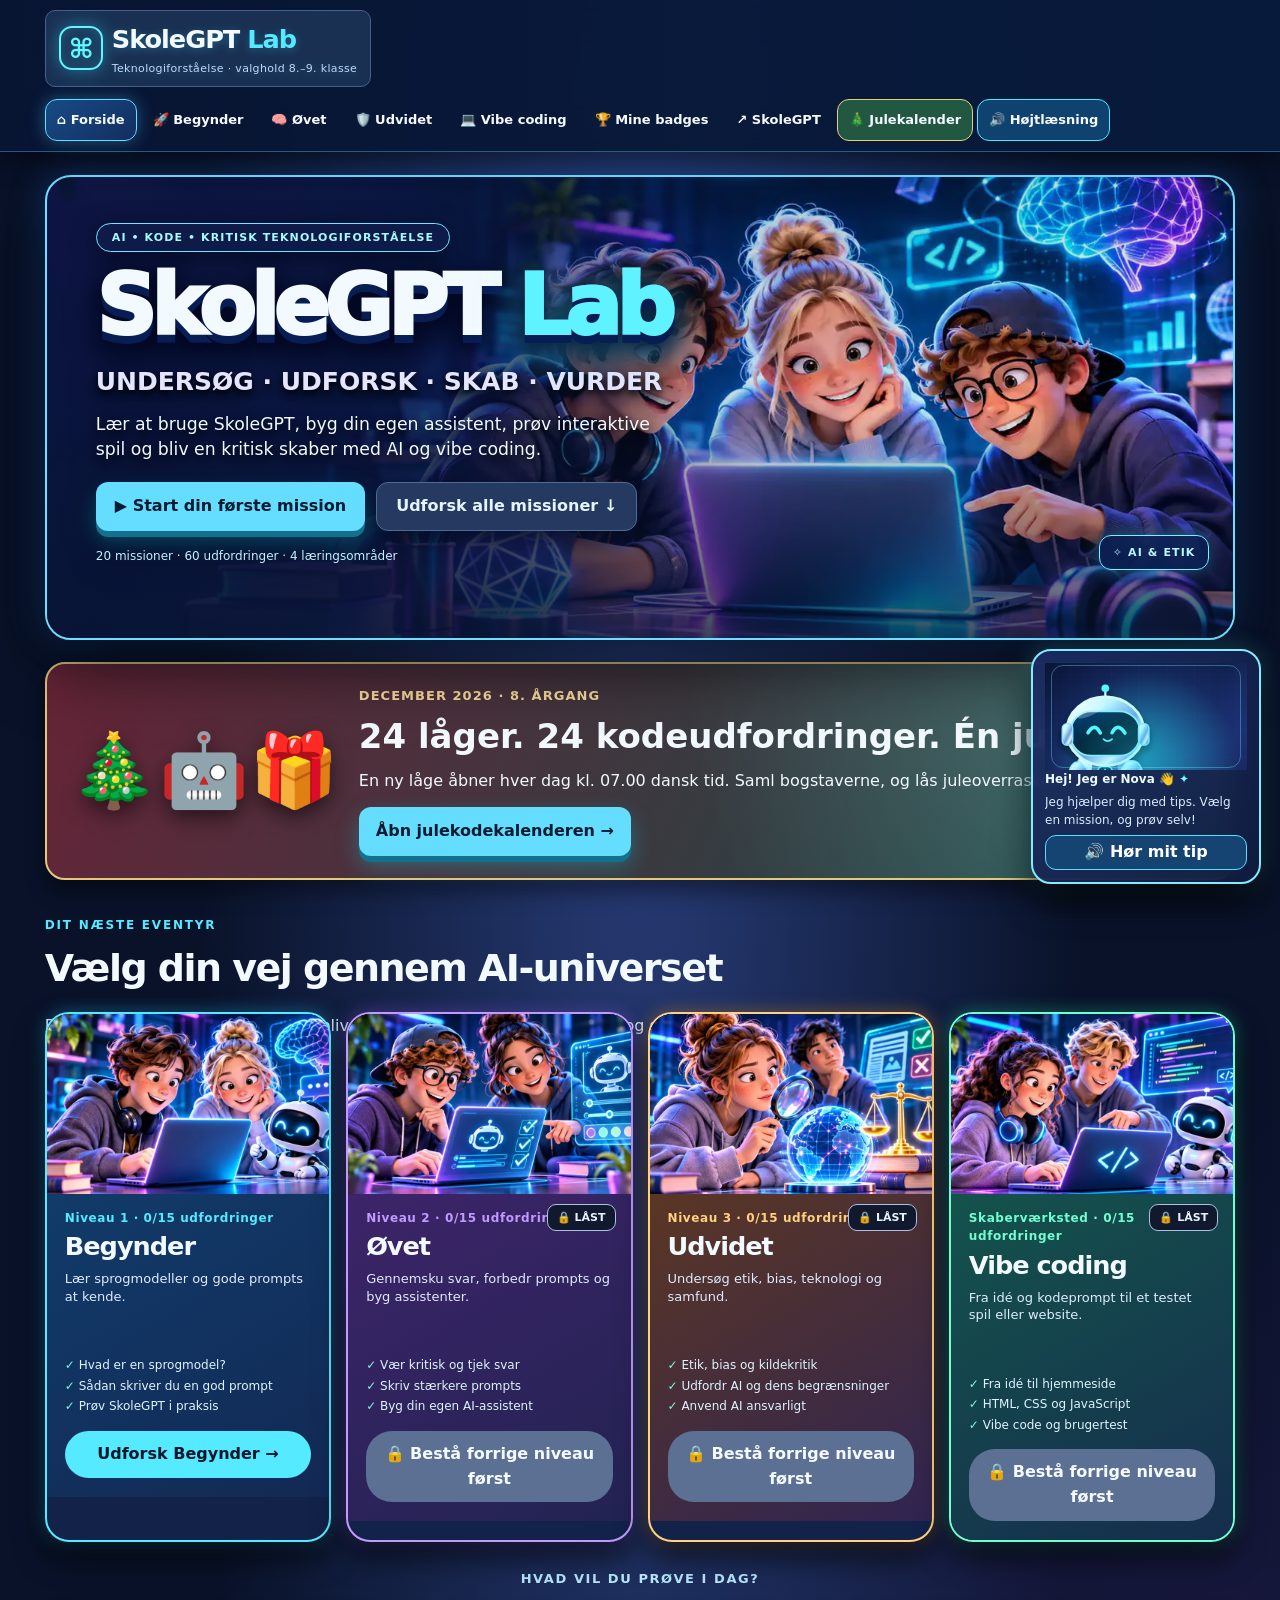
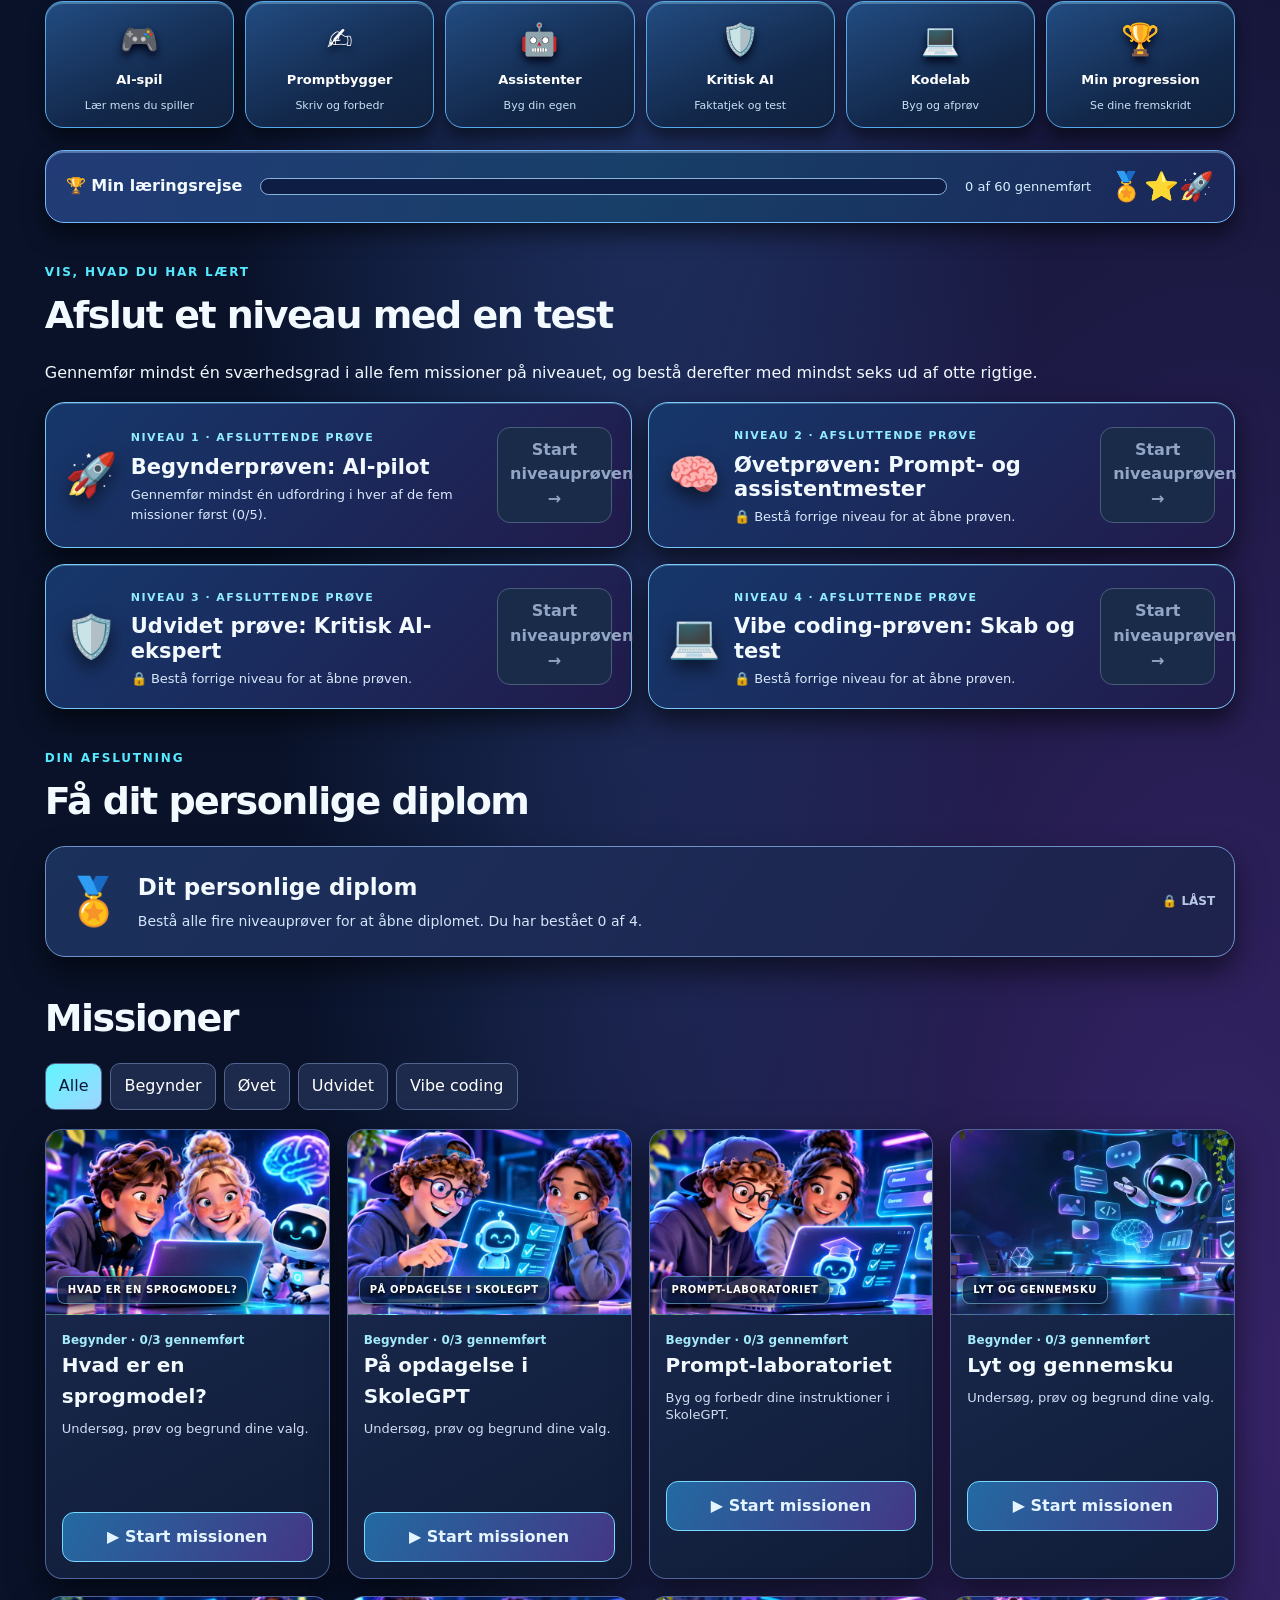
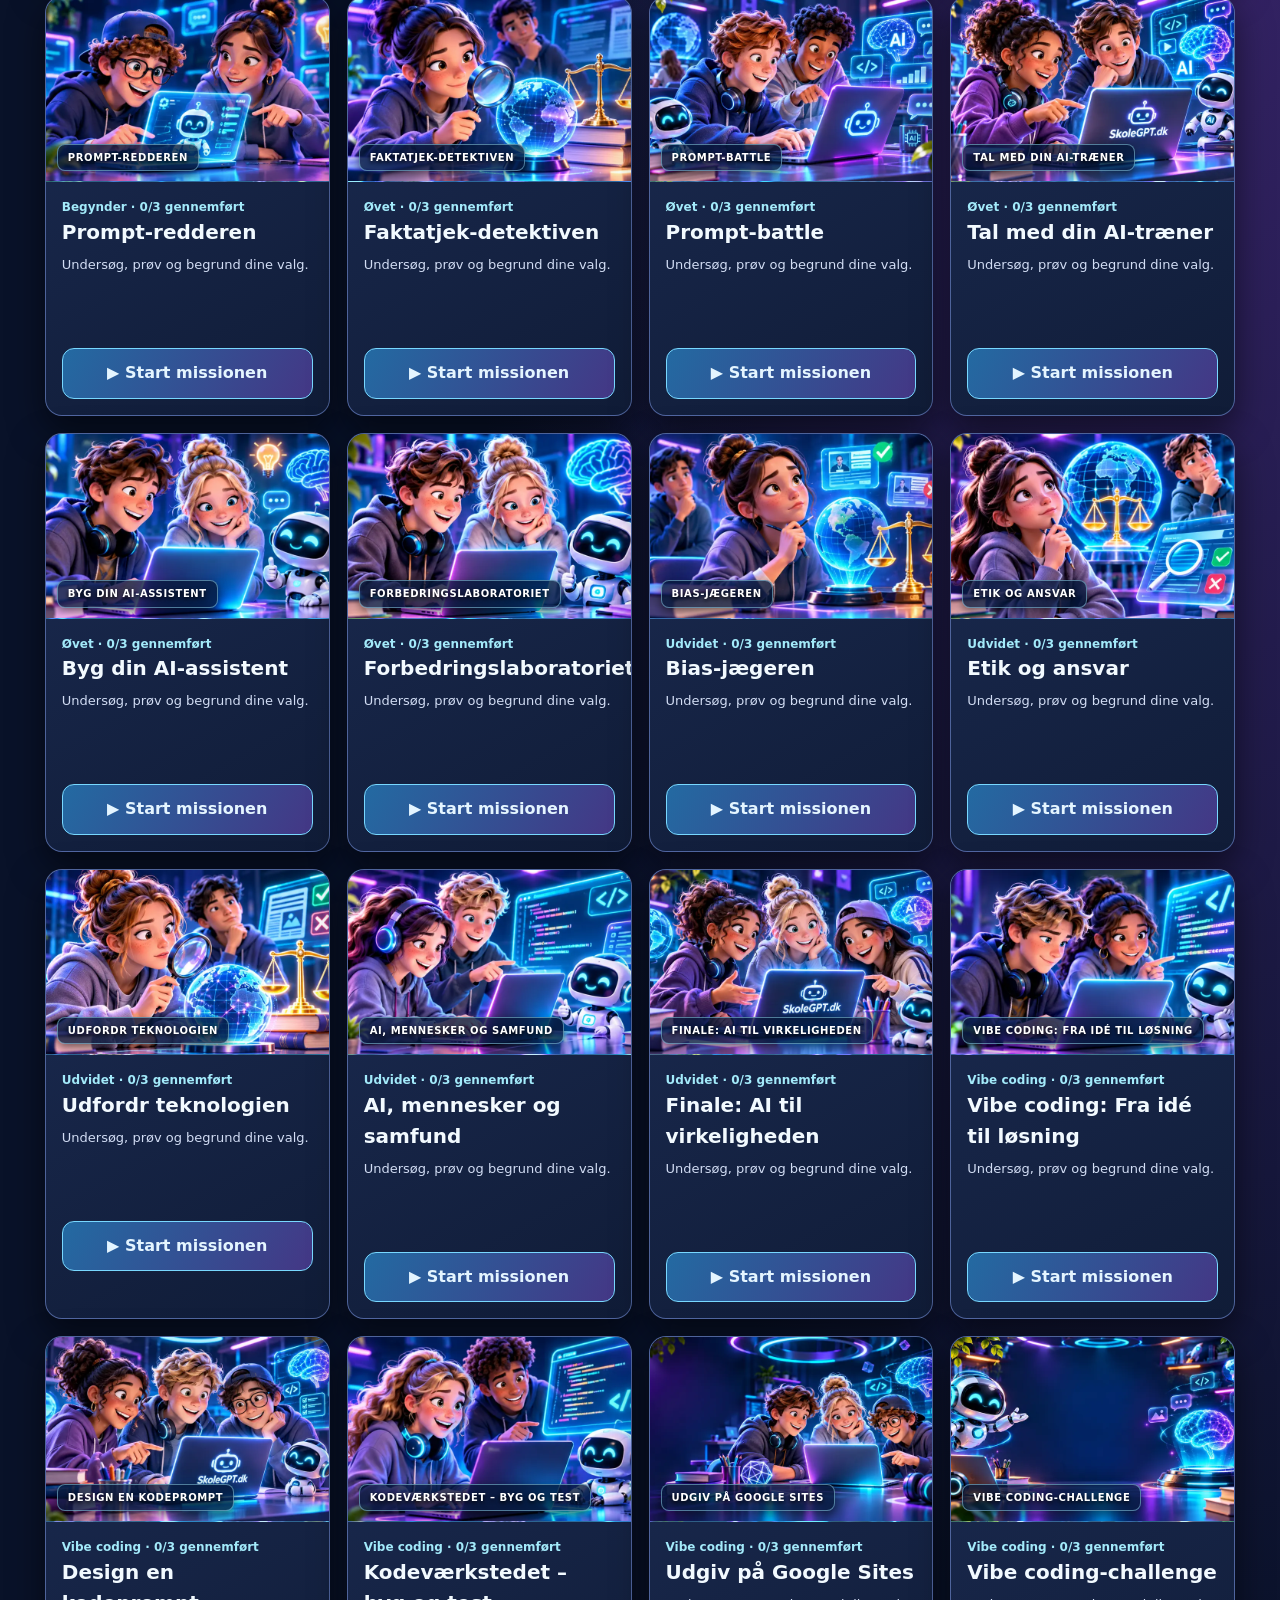
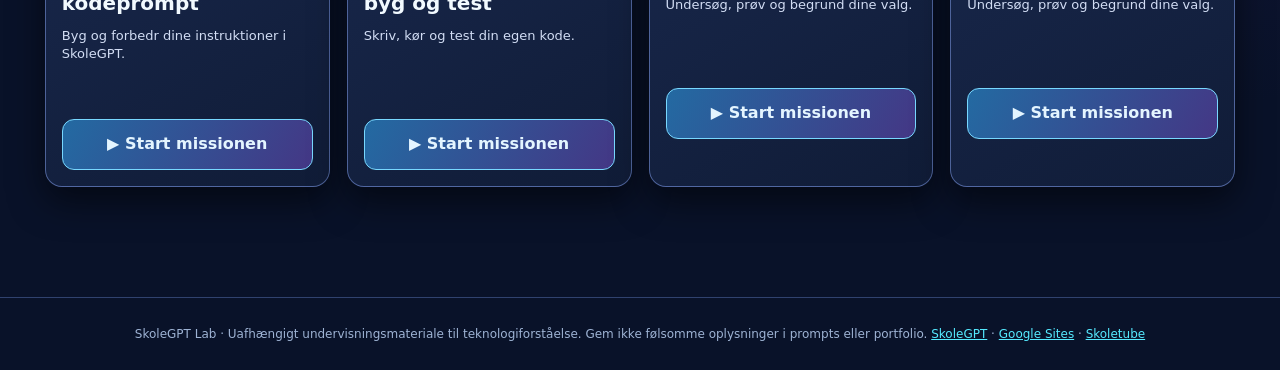
==== index.html @ 27c74071 "Refresh improved quiz choices and preserve diploma across reloads" ====
<!doctype html><html lang="da"><head><meta charset="utf-8"><meta name="viewport" content="width=device-width,initial-scale=1"><meta name="theme-color" content="#0b102a"><title>SkoleGPT Lab · Teknologiforståelse</title><style>
:root{--cyan:#53dcff;--purple:#ba8aff;--green:#79ffd3;--ink:#eaf4ff;--muted:#b9c8e2}*{box-sizing:border-box}body{margin:0;font:16px/1.55 system-ui,Arial,sans-serif;background:radial-gradient(ellipse at 75% 0,#273371 0,transparent 47%),#090f24;color:var(--ink)}button,a{font:inherit}button{cursor:pointer}a{color:var(--cyan)}.top{position:sticky;top:0;z-index:8;background:#0c1431ed;border-bottom:1px solid #38537b;padding:13px max(4%,calc((100% - 1250px)/2));display:flex;flex-wrap:wrap;gap:14px;align-items:center;justify-content:space-between;backdrop-filter:blur(20px)}.logo{font-size:22px;font-weight:900}.logo b{color:var(--cyan)}.top nav{display:flex;gap:8px;flex-wrap:wrap}.top button,.top a{border:1px solid #42618b;border-radius:10px;background:#193052;color:#e9f7ff;padding:9px 13px;text-decoration:none}.top button:hover,.secondary:hover{border-color:var(--cyan)}main{max-width:1250px;margin:auto;padding:28px 4% 100px}.hero{min-height:330px;border-radius:24px;padding:42px;position:relative;overflow:hidden;display:flex;align-items:center;background:radial-gradient(circle at 80% 45%,#2d8bff66,transparent 27%),radial-gradient(circle at 74% 50%,#9f56ff66,transparent 38%),linear-gradient(125deg,#152b56,#0e1839);border:1px solid #536eae}.hero h1{font-size:clamp(44px,6vw,75px);line-height:1;margin:15px 0}.hero h1 span{color:var(--cyan)}.hero p{font-size:18px;max-width:670px}.eyebrow{color:var(--cyan);font-size:12px;font-weight:800;letter-spacing:.15em;text-transform:uppercase}.hero-robot{font-size:clamp(80px,14vw,190px);filter:drop-shadow(0 0 32px #61dbff);position:absolute;right:5%;top:16%;transform:rotate(-9deg);opacity:.9}.hero-copy{position:relative;z-index:2}.hero .links{display:flex;gap:12px;flex-wrap:wrap}.primary,.secondary{background:#64ddff;color:#071b31;border:0;border-radius:12px;padding:12px 17px;font-weight:800}.secondary{background:#263960;color:#e4f5ff;border:1px solid #496e98}.hero a{display:inline-block}.section-head{margin:40px 0 16px}.section-head h2{font-size:29px;margin:2px 0}.grid{display:grid;grid-template-columns:repeat(4,minmax(0,1fr));gap:15px}.card{background:linear-gradient(150deg,#1b2b52,#101c37);border:1px solid #425581;border-radius:17px;overflow:hidden}.art{height:154px;background:radial-gradient(circle at 68% 40%,var(--glow),transparent 63%),#17244e;position:relative;overflow:hidden}.art:before{content:'';position:absolute;inset:-60px -25px auto auto;width:165px;height:165px;border:3px solid #ffffff24;border-radius:35px;transform:rotate(35deg)}.art .emoji{position:absolute;right:18%;top:13px;font-size:78px;filter:drop-shadow(8px 14px 9px #0009);animation:float 5s ease-in-out infinite}.art .tiny{position:absolute;bottom:10px;left:14px;color:#edfcff;font-size:11px;font-weight:900;letter-spacing:.15em}.body{padding:18px}.body h3{margin:0 0 8px;font-size:22px}.body p{color:var(--muted);margin:0 0 17px;min-height:75px}.body button{width:100%}.filters{display:flex;flex-wrap:wrap;gap:8px;margin-bottom:19px}.filters button,.difficulty button{border-radius:10px;border:1px solid #53658e;padding:10px 13px;background:#1e2a4c;color:white}.filters .on,.difficulty .on{background:var(--cyan);color:#0b1937}.mission-grid{display:grid;grid-template-columns:repeat(3,minmax(0,1fr));gap:16px}.mission .art{height:124px}.mission .art .emoji{font-size:63px}.mission .body p{min-height:60px}.mission .body h3{font-size:19px}.status{color:#a3eafa;font-size:12px;font-weight:700}.bar{background:#243857;height:12px;border-radius:12px;overflow:hidden;margin:8px 0 20px}.bar i{background:linear-gradient(90deg,#44dfff,#a885ff);display:block;height:100%;transition:width .2s}#task-view,#progress-view{display:none}.back{border:0;background:none;color:var(--cyan);padding:12px 0}.task-header{display:flex;gap:20px;align-items:center;margin:15px 0 25px}.task-header .art{width:225px;flex:none;border-radius:15px}.task-header h1{font-size:34px;margin:6px 0}.task-header p{color:var(--muted)}.difficulty{display:flex;gap:9px;flex-wrap:wrap;margin:20px 0}.panel{background:#15213e;border:1px solid #4c6191;padding:25px;border-radius:20px}.panel h2{margin-top:4px}.work{background:#0d1934;border:1px solid #3d5584;padding:20px;border-radius:14px}.work textarea,.work input[type=text]{display:block;width:100%;color:white;background:#1a2b4e;border:1px solid #687aa1;border-radius:10px;padding:12px;margin:10px 0;font:inherit}.work textarea{min-height:170px}.work label{display:block;margin-top:10px}.check{display:flex!important;align-items:start;gap:8px}.controls{display:flex;flex-wrap:wrap;gap:9px;margin:15px 0}.output{white-space:pre-wrap;overflow-wrap:anywhere;border-left:4px solid var(--cyan);padding:15px;background:#1b3052;border-radius:7px;margin:10px 0}.answers{display:grid;gap:10px}.answers button{border:1px solid #54749b;border-radius:12px;background:#213657;color:#fff;padding:13px;text-align:left}.answers button:hover{border-color:#5ae7ff}.code{font:13px/1.5 ui-monospace,Consolas,monospace!important;white-space:pre;tab-size:2;min-height:270px!important}iframe{display:block;width:100%;height:340px;background:white;border:2px solid #60eec4;border-radius:12px}.helper{position:fixed;bottom:18px;right:18px;z-index:9;background:#192950;border:1px solid #78ddff;border-radius:17px;padding:13px;max-width:250px;box-shadow:0 10px 35px #0009}.helper button{background:none;color:#fff;border:0}.helper p{font-size:13px;margin:6px 0}.notice{padding:12px;border-left:4px solid var(--green);background:#25415c;margin:12px 0}.warn{border-color:#ff9ca6}.guide{display:grid;grid-template-columns:repeat(3,1fr);gap:13px;margin:16px 0}.guide article{padding:15px;background:#1a2d50;border:1px solid #456287;border-radius:12px}.guide h3{margin:3px 0}.guide p{color:var(--muted);font-size:14px}.hint{font-size:13px;color:#c1d1e5}footer{border-top:1px solid #30426e;text-align:center;padding:27px 16px;color:#9eb3d4;font-size:12px}@keyframes float{50%{transform:translateY(-9px) rotate(4deg)}}@media(max-width:1000px){.grid{grid-template-columns:repeat(2,1fr)}.mission-grid{grid-template-columns:repeat(2,1fr)}}@media(max-width:650px){.grid,.mission-grid,.guide{grid-template-columns:1fr}.hero{padding:22px;min-height:340px}.hero-robot{font-size:110px;opacity:.22}.task-header{display:block}.task-header .art{width:100%;height:130px}.panel{padding:15px}.top{position:static}}@media(prefers-reduced-motion:reduce){*{animation:none!important;scroll-behavior:auto!important}}

/* Neon 3D / cinematic redesign */
body{background:radial-gradient(ellipse at 95% 5%,#263c83,transparent 48%),radial-gradient(ellipse at 0 50%,#422365,transparent 50%),#070d21}
.hero{min-height:460px;isolation:isolate;box-shadow:0 28px 75px #0009,inset 0 2px #8de5ff64,0 0 50px #367afa30;background:radial-gradient(circle at 78% 50%,#267be88a,transparent 34%),radial-gradient(circle at 92% 88%,#b24fff88,transparent 44%),linear-gradient(122deg,#172150,#0a1433);border:1px solid #79d5ffb0}
.hero:before{content:'';position:absolute;inset:0;background:repeating-linear-gradient(90deg,#77e6ff0b 0 1px,transparent 1px 45px),repeating-linear-gradient(0deg,#77e6ff0b 0 1px,transparent 1px 45px);mask-image:linear-gradient(90deg,transparent 10%,#000);pointer-events:none}
.hero-copy{max-width:650px}.hero h1{font-size:clamp(47px,7vw,87px);font-weight:950;letter-spacing:-.07em;text-shadow:0 8px 18px #000b}.hero h1 span{background:linear-gradient(105deg,#5afaff,#689cff,#d58aff);background-clip:text;-webkit-background-clip:text;color:transparent;filter:drop-shadow(0 6px 18px #43e5ff85)}
.hero .eyebrow{background:#0d295bad;border:1px solid #70e4ff99;padding:7px 13px;border-radius:40px;display:inline-block}
.hero-robot{display:none}
.hero-stage{position:absolute;right:1%;width:45%;height:100%;top:0;pointer-events:none;z-index:1}
.hero-stage:before{content:'';position:absolute;inset:11%;border:3px solid #69e4ff6a;border-radius:50%;transform:rotateX(65deg);box-shadow:0 0 40px #55eaff6a,inset 0 0 45px #905dfc9a;animation:spinGlow 13s linear infinite}
.hero-stage:after{content:'';position:absolute;bottom:7%;right:12%;width:72%;height:17%;border-radius:50%;background:radial-gradient(ellipse,#63e9ffaf,#764dfb62 47%,transparent 73%);border:2px solid #76efff;box-shadow:0 0 45px #55eeff}
.techfloat{position:absolute;z-index:4;font-size:clamp(22px,3vw,40px);display:grid;place-items:center;width:75px;height:75px;border-radius:16px;background:linear-gradient(130deg,#72e9ff70,#2a2e76dd);border:1px solid #94ebff;box-shadow:0 9px 22px #0009,0 0 20px #4beaff70;animation:techFloat 5s ease-in-out infinite}
.techfloat.a{left:7%;top:14%}.techfloat.b{right:5%;top:10%;animation-delay:-2s}.techfloat.c{left:2%;bottom:25%;animation-delay:-3s}.techfloat.d{right:4%;bottom:27%;animation-delay:-1s}
.bot{position:absolute;left:50%;top:18%;width:175px;height:225px;transform:translateX(-50%);filter:drop-shadow(0 25px 20px #0009);animation:botHover 4s ease-in-out infinite;z-index:3}
.bot-head{position:absolute;top:0;left:4px;width:166px;height:133px;border-radius:44% 44% 37% 37%;border:4px solid #b9efff;background:linear-gradient(135deg,#fbffff,#9dceee 30%,#4a78c6 66%,#e7fbff);box-shadow:inset 8px 8px 15px #fff9,inset -10px -9px 22px #142e7a85,0 0 32px #51dfff}
.bot-face{position:absolute;inset:20px 14px 19px;background:radial-gradient(circle at 70% 10%,#2654a3,#07102e 72%);border:2px solid #7ddfff;border-radius:35px}
.bot-eye{position:absolute;top:27px;width:30px;height:28px;border-bottom:8px solid #6cfaff;border-radius:0 0 40px 40px;filter:drop-shadow(0 0 6px #43efff);animation:blink 5.2s infinite}.bot-eye.left{left:22px}.bot-eye.right{right:22px}
.bot-smile{position:absolute;top:61px;left:43%;width:22px;height:9px;border-bottom:4px solid #8cfaff;border-radius:50%}
.bot-ear{position:absolute;top:44px;width:19px;height:45px;border-radius:12px;border:2px solid #aaf7ff;background:linear-gradient(#8deaff,#4761c8)}.bot-ear.left{left:-15px}.bot-ear.right{right:-15px}
.bot-antenna{position:absolute;top:-19px;left:83px;width:5px;height:20px;background:#bafaff;border-radius:4px}.bot-antenna:before{content:'';position:absolute;top:-10px;left:-6px;width:17px;height:17px;background:#70ffff;box-shadow:0 0 19px #7dffff;border-radius:50%}
.bot-body{position:absolute;top:128px;left:43px;width:92px;height:94px;border-radius:36px;background:linear-gradient(140deg,#efffff,#7ca8dd 55%,#3a4c9f);border:3px solid #b5f7ff;box-shadow:inset 7px 8px 14px #fff9,0 0 24px #54ddff7b}
.bot-core{position:absolute;top:25px;left:28px;width:31px;height:31px;display:grid;place-items:center;border:2px solid #91faff;border-radius:10px;background:#164078;color:#baffff;font-weight:900;box-shadow:0 0 16px #50ffff}
.bot-arm{position:absolute;top:143px;width:42px;height:29px;border:3px solid #aef8ff;border-radius:18px;background:linear-gradient(#eaffff,#6b8fda)}.bot-arm.left{left:4px;transform:rotate(30deg)}.bot-arm.right{right:2px;transform-origin:left center;animation:wave 3.2s ease-in-out infinite}
.card{box-shadow:0 14px 35px #0008,inset 0 1px #fff2;transition:transform .25s,box-shadow .25s,border-color .25s;transform-style:preserve-3d;border-color:#738dd49e}.card:hover{transform:translateY(-8px) rotateX(2deg);border-color:#86eeff;box-shadow:0 22px 45px #000b,0 0 25px #55e5ff53}
.art{background:radial-gradient(circle at 70% 35%,var(--glow),transparent 62%),repeating-linear-gradient(90deg,#ffffff0c 0 1px,transparent 1px 33px),linear-gradient(135deg,#27366c,#181c47 65%,#36245c)}
.art:after{content:'';position:absolute;width:170px;height:65px;bottom:-24px;right:3%;border:2px solid #76ecff99;border-radius:50%;box-shadow:0 0 26px #63faff88;transform:rotate(-15deg)}
.art .emoji{filter:drop-shadow(0 13px 6px #000b) drop-shadow(0 0 21px var(--glow));animation:techFloat 4s ease-in-out infinite}
.primary{box-shadow:0 6px 0 #13718d,0 10px 22px #14c9e957;transition:transform .2s,box-shadow .2s}.primary:hover{transform:translateY(-3px);box-shadow:0 9px 0 #13718d,0 17px 28px #14c9e98c}
.helper{max-width:290px;border-radius:21px;background:linear-gradient(135deg,#263d78,#121a39);border:1px solid #7ae9ff;box-shadow:0 14px 40px #000a,0 0 24px #53dfff44;padding:13px 16px}
.nova-face{position:relative;width:68px;height:66px;margin:0 auto 4px;border:3px solid #b5f7ff;border-radius:42% 42% 36% 36%;background:linear-gradient(140deg,#fff,#7ca9f3,#4568be);box-shadow:inset 5px 5px #fff6,0 0 22px #6aefff;animation:novaBounce 3.4s ease-in-out infinite}
.nova-face:before{content:'';position:absolute;inset:12px 8px;border-radius:30px;background:#0a1b4b;border:2px solid #6ce5ff}
.nova-face:after{content:'◡';position:absolute;left:10px;top:7px;color:#67fbff;font-size:35px;letter-spacing:1px;text-shadow:0 0 10px #72f9ff;animation:blink 5s infinite}
.nova-name{display:block;width:100%;font-weight:900;text-align:center}.nova-name:focus-visible{outline:2px solid #fff}
@keyframes techFloat{0%,100%{translate:0 0}50%{translate:0 -13px}}@keyframes botHover{0%,100%{transform:translateX(-50%) translateY(0) rotate(-3deg)}50%{transform:translateX(-50%) translateY(-16px) rotate(2deg)}}@keyframes wave{0%,100%{transform:rotate(-25deg)}50%{transform:rotate(-70deg)}}@keyframes blink{0%,45%,49%,100%{opacity:1}46%,48%{opacity:.15}}@keyframes novaBounce{0%,100%{transform:translateY(0) rotate(-4deg)}50%{transform:translateY(-8px) rotate(5deg)}}@keyframes spinGlow{50%{transform:rotateX(65deg) rotate(180deg);filter:brightness(1.6)}}@media(max-width:800px){.hero-stage{width:53%;opacity:.45}.hero-copy{max-width:100%}.hero{min-height:435px}}@media(max-width:600px){.hero-stage{right:-18%;width:84%;opacity:.24}.hero{padding:28px;min-height:440px}.hero h1{font-size:54px}.techfloat{width:55px;height:55px}}@media(prefers-reduced-motion:reduce){.bot,.techfloat,.nova-face,.art .emoji,.bot-arm,.bot-eye,.hero-stage:before{animation:none!important}.card,.primary{transition:none!important}}
 .top a.logo{color:var(--ink);text-decoration:none} .top a.logo:hover{filter:brightness(1.15)} .top a.logo:focus-visible{outline:3px solid #62efff;outline-offset:5px;border-radius:10px}</style><link rel="stylesheet" href="visual-v2.css?v=15"><link rel="stylesheet" href="exams.css?v=2"><style id="diploma-styles">/* SkoleGPT Lab · Diploma. Original printable A4 certificate. */
.diploma-locked,.diploma-ready{display:flex;align-items:center;gap:16px;border:1px solid #6e93cb;border-radius:20px;background:linear-gradient(125deg,#1a315c,#1e224c);box-shadow:0 15px 30px #0008;padding:19px;margin:14px 0 28px}
.diploma-ready{border-color:#f4cb7d;background:radial-gradient(circle at 96% 30%,#86643b99,transparent 33%),linear-gradient(115deg,#1b395d,#293152)}
.diploma-ready>span,.diploma-locked>span:first-child{font-size:46px}
.diploma-ready>div,.diploma-locked>div{flex:1}
.diploma-ready h3,.diploma-locked h3{font-size:23px;margin:0 0 5px}
.diploma-ready p,.diploma-locked p{margin:0;color:#d4e5fa;font-size:14px}
.diploma-lock-label{font-size:12px;font-weight:800;color:#b7c8e5;white-space:nowrap}
#certificate-view{display:none}
#certificate-view .diploma-control{max-width:890px;margin:0 auto 18px;background:#17284a;padding:22px;border:1px solid #5cbadf;border-radius:18px}
#certificate-view label{display:block;margin:0 0 8px;font-weight:800}
#certificate-name{width:100%;max-width:520px;padding:13px 15px;border:2px solid #83ceea;border-radius:12px;background:#0b1c3e;color:white;font:inherit}
#certificate-view .controls{margin:15px 0}
#certificate-stage-wrap{max-width:1100px;margin:0 auto}
#certificate-error{color:#ffd0d7;min-height:22px;margin-top:7px}
.diploma-sheet{aspect-ratio:297/210;position:relative;overflow:hidden;width:100%;max-width:1100px;margin:auto;background:radial-gradient(circle at 50% 20%,#244a83,#142950 54%,#09152f);border:10px solid #e9c778;box-shadow:0 22px 50px #000c;color:#f7f5f1;font-family:Georgia,'Times New Roman',serif;text-align:center}
.diploma-inner{position:absolute;inset:1.2%;border:3px solid #d6b771;padding:3% 5% 2%;display:flex;flex-direction:column;align-items:center;justify-content:space-around;overflow:hidden}
.diploma-inner:before,.diploma-inner:after{content:'✦';position:absolute;color:#d9b979;font-size:52px;top:10%;opacity:.65}
.diploma-inner:before{left:5%}.diploma-inner:after{right:5%}
.diploma-orbit{position:absolute;z-index:0;font-size:320px;color:#d3be7840;top:10%;left:50%;transform:translateX(-50%);pointer-events:none}
.diploma-inner>*:not(.diploma-orbit){z-index:1;position:relative}
.diploma-kicker{font:800 clamp(10px,1.4vw,16px)/1.4 system-ui,sans-serif;letter-spacing:.26em;color:#e9ca83}
.diploma-sparkles{font-size:clamp(12px,1.9vw,25px);color:#f9d995;letter-spacing:.55em}
.diploma-heading{font-size:clamp(42px,7.5vw,100px);font-weight:800;letter-spacing:.13em;color:#fff4d4;line-height:.92;text-shadow:0 4px 0 #725a32}
.diploma-small{font:750 clamp(10px,1.3vw,17px) system-ui,sans-serif;letter-spacing:.2em;color:#c8e9ff}
.diploma-recipient{font-size:clamp(28px,5.3vw,72px);line-height:1.05;max-width:95%;overflow-wrap:anywhere;border-bottom:2px solid #e2bf72;padding:0 4% 1%;color:#fff}
.diploma-lead{font:clamp(12px,1.6vw,20px)/1.5 system-ui,sans-serif;color:#dbe9fc;margin:0}
.diploma-competencies{display:grid;grid-template-columns:repeat(2,minmax(0,1fr));gap:8px 25px;text-align:left;margin:2px 0;width:85%;max-width:850px;font:650 clamp(10px,1.2vw,15px) system-ui,sans-serif;color:#e4f8ff}
.diploma-competencies span{color:#f9d580}
.diploma-bottom{display:grid;grid-template-columns:1fr auto 1fr;align-items:center;gap:20px;width:100%;max-width:920px;text-align:left}
.diploma-bottom>div:last-child{text-align:right}
.diploma-bottom span{font:700 clamp(10px,1.1vw,13px) system-ui,sans-serif;letter-spacing:.11em;color:#a8d7f4;display:block}
.diploma-bottom strong{display:block;font-size:clamp(11px,1.3vw,17px);color:#fff2d0;margin-top:4px}
.diploma-seal{border:5px double #f5d583;border-radius:50%;min-width:104px;min-height:104px;display:flex;align-items:center;justify-content:center;flex-direction:column;background:radial-gradient(circle,#a27b34,#745b26);box-shadow:0 0 20px #d9ad6480}
.diploma-seal strong{font-size:28px!important;line-height:1.1!important;margin:0!important}
.diploma-seal small{font:800 10px system-ui,sans-serif;letter-spacing:.15em;color:#fff2cc}
.diploma-foot{font:10px/1.3 system-ui,sans-serif;color:#aabddc}
.standalone-hint{text-align:center;font:15px system-ui,sans-serif;color:#e5f8ff;margin:15px}
.standalone-diploma{max-width:1100px;margin:18px auto}
@media(max-width:720px){
.diploma-ready,.diploma-locked{flex-wrap:wrap}.diploma-ready>button{width:100%}
.diploma-sheet{border-width:5px}.diploma-inner{padding:2.5%;border-width:2px}
.diploma-heading{font-size:7vw}.diploma-orbit{font-size:120px}
.diploma-seal{min-width:52px;min-height:52px;border-width:2px}.diploma-seal strong{font-size:14px!important}.diploma-seal small{font-size:6px}
.diploma-bottom{gap:5px}.diploma-competencies{gap:4px 10px;width:95%}.diploma-foot{font-size:5px}
}
@page{size:A4 landscape;margin:0}
@media print{
body{background:white!important;margin:0!important;print-color-adjust:exact!important;-webkit-print-color-adjust:exact!important}
body *{visibility:hidden!important}
#certificate-stage,#certificate-stage *{visibility:visible!important}
#certificate-stage{position:fixed!important;top:0!important;left:0!important;width:297mm!important;height:210mm!important;max-width:none!important;margin:0!important;border-width:4mm!important;box-shadow:none!important;aspect-ratio:auto!important}
#certificate-stage .diploma-inner{padding:3% 5% 2%}
#certificate-stage .diploma-heading{font-size:76px}
#certificate-stage .diploma-recipient{font-size:54px}
#certificate-stage .diploma-competencies{font-size:13px}
#certificate-stage .diploma-lead{font-size:18px}
#certificate-stage .diploma-kicker{font-size:15px}
#certificate-stage .diploma-bottom strong{font-size:14px}
#certificate-stage .diploma-seal{width:105px;height:105px}
}</style></head><body><header class="top"><a class="logo" href="./" aria-label="SkoleGPT Lab – gå til hovedsidens start"><span class="logo-mark" aria-hidden="true">⌘</span><span>SkoleGPT <b>Lab</b><small>Teknologiforståelse · valghold 8.–9. klasse</small></span></a><nav aria-label="Hovedmenu"><button class="active" onclick="home()" title="Forside">⌂ Forside</button><button onclick="selectLevel(0)">🚀 Begynder</button><button onclick="selectLevel(1)">🧠 Øvet</button><button onclick="selectLevel(2)">🛡️ Udvidet</button><button onclick="selectLevel(3)">💻 Vibe coding</button><button onclick="progress()">🏆 Mine badges</button><a href="https://skolegpt.dk/" target="_blank" rel="noopener">↗ SkoleGPT</a><a id="christmas-nav" href="julekalender.html" style="display:none;background:#225841;border-color:#e5cf88">🎄 Julekalender</a><button class="read" onclick="readPage()">🔊 Højtlæsning</button></nav></header><main><section id="home-view"><div class="hero" role="region" aria-label="SkoleGPT Lab – AI i praksis"><div class="hero-copy"><span class="eyebrow">AI • KODE • KRITISK TEKNOLOGIFORSTÅELSE</span><h1>SkoleGPT <span>Lab</span></h1><p class="tagline">UNDERSØG · UDFORSK · SKAB · VURDER</p><p class="intro-line">Lær at bruge SkoleGPT, byg din egen assistent, prøv interaktive spil og bliv en kritisk skaber med AI og vibe coding.</p><div class="links"><button class="primary" onclick="openTask(0,0)">▶ Start din første mission</button><a class="secondary" href="#missions">Udforsk alle missioner ↓</a></div><p class="hint">20 missioner · 60 udfordringer · 4 læringsområder</p></div><span class="hero-chip left" aria-hidden="true">✧ PROMPTING</span><span class="hero-chip right" aria-hidden="true">✧ AI &amp; ETIK</span></div><section id="christmas-feature" style="display:none;margin:22px 0;padding:22px;border:2px solid #e7c879;border-radius:20px;background:radial-gradient(circle at 94% 0,#b9f6fc44,transparent 42%),linear-gradient(115deg,#662438,#144d47);box-shadow:0 12px 20px #0006"><div style="display:flex;align-items:center;gap:20px;flex-wrap:wrap"><div aria-hidden="true" style="font-size:72px;filter:drop-shadow(0 8px 10px #0008)">🎄🤖🎁</div><div style="flex:1;min-width:200px"><div style="color:#ffe1a0;font-size:13px;font-weight:900;letter-spacing:.08em">DECEMBER 2026 · 8. ÅRGANG</div><h2 style="margin:4px 0;font-size:clamp(23px,3vw,34px)">24 låger. 24 kodeudfordringer. Én julegåde.</h2><p style="margin:6px 0 14px">En ny låge åbner hver dag kl. 07.00 dansk tid. Saml bogstaverne, og lås juleoverraskelsen op.</p><a href="julekalender.html" class="primary" style="display:inline-block;text-decoration:none">Åbn julekodekalenderen →</a></div></div></section><div class="section-head"><span class="eyebrow">DIT NÆSTE EVENTYR</span><h2>Vælg din vej gennem AI-universet</h2><p>Begynd med det grundlæggende, bliv bedre til at udfordre teknologien, og skab dine egne løsninger.</p></div><div id="level-cards" class="grid"></div><div class="quick-head">Hvad vil du prøve i dag?</div><div class="quick-grid"><button class="quick-action" onclick="openTask(0,0)"><span class="symbol">🎮</span><strong>AI-spil</strong><small>Lær mens du spiller</small></button><button class="quick-action" onclick="openTask(2,0)"><span class="symbol">✍️</span><strong>Promptbygger</strong><small>Skriv og forbedr</small></button><button class="quick-action" onclick="openTask(8,0)"><span class="symbol">🤖</span><strong>Assistenter</strong><small>Byg din egen</small></button><button class="quick-action" onclick="openTask(5,0)"><span class="symbol">🛡️</span><strong>Kritisk AI</strong><small>Faktatjek og test</small></button><button class="quick-action" onclick="openTask(17,0)"><span class="symbol">💻</span><strong>Kodelab</strong><small>Byg og afprøv</small></button><button class="quick-action" onclick="progress()"><span class="symbol">🏆</span><strong>Min progression</strong><small>Se dine fremskridt</small></button></div><div class="progress-deck"><strong>🏆 Min læringsrejse</strong><div class="progress-track"><div class="bar"><i id="bar"></i></div></div><span id="total" class="progress-label"></span><span class="trophies" aria-hidden="true">🏅⭐🚀</span></div><div class="section-head" id="leveltests"><span class="eyebrow">VIS, HVAD DU HAR LÆRT</span><h2>Afslut et niveau med en test</h2><p>Gennemfør mindst én sværhedsgrad i alle fem missioner på niveauet, og bestå derefter med mindst seks ud af otte rigtige.</p></div><div id="exam-panel" aria-label="Niveauprøver"></div><div class="section-head"><span class="eyebrow">DIN AFSLUTNING</span><h2>Få dit personlige diplom</h2></div><div id="certificate-panel"></div><div class="section-head" id="missions"><h2>Missioner</h2></div><div id="filters" class="filters"></div><div id="mission-cards" class="mission-grid"></div></section><section id="task-view"><button class="back" onclick="home()">← Til missioner</button><div id="task-area"></div></section><section id="certificate-view" aria-label="Personligt diplom"><button class="back" onclick="home()">← Til forsiden</button><div class="diploma-control"><h1>Dit personlige SkoleGPT Lab-diplom</h1><p>Skriv dit navn. Du kan derefter udskrive diplomet eller gemme det som PDF. Navnet gemmes kun på denne enhed.</p><label for="certificate-name">Elevens navn</label><input id="certificate-name" type="text" maxlength="70" autocomplete="name" placeholder="Skriv dit navn"><div class="controls"><button class="primary" onclick="prepareDiploma()">👁 Vis diplom</button><button class="secondary" onclick="printDiploma()">🖨 Udskriv / Gem som PDF</button><button class="secondary" onclick="downloadDiploma()">↓ Gem diplomet som HTML</button></div><p id="certificate-error" role="status" aria-live="polite"></p><p class="hint">Vil du gemme det online? Vælg “Gem som PDF” i udskriftsvinduet, og upload filen til dit Google Drev. Der uploades ikke automatisk personoplysninger.</p></div><div id="certificate-stage-wrap"></div></section><section id="exam-view"><button class="back" onclick="endExam()">← Til missioner</button><div id="exam-content"></div></section><section id="progress-view"><button class="back" onclick="home()">← Til missioner</button><h1>Min progression</h1><div id="progress-body"></div><div id="exam-progress"></div><div id="certificate-progress"></div><div class="controls"><button class="primary" onclick="exportNotes()">↓ Hent portfolio</button><button class="secondary" onclick="resetAll()">Nulstil lokale fremskridt</button></div></section></main><aside class="helper" aria-label="Nova, din digitale makker"><div class="nova-window" aria-hidden="true"></div><div class="nova-bubble">Hej! Jeg er Nova 👋</div><p id="helper-text">Jeg hjælper dig med tips. Vælg en mission, og prøv selv!</p><button class="nova-name" onclick="speak(document.getElementById('helper-text').textContent)" aria-label="Læs Novas tip højt">🔊 Hør mit tip</button></aside><footer>SkoleGPT Lab · Uafhængigt undervisningsmateriale til teknologiforståelse. Gem ikke følsomme oplysninger i prompts eller portfolio. <a href="https://skolegpt.dk/">SkoleGPT</a> · <a href="https://sites.google.com/">Google Sites</a> · <a href="https://www.skoletube.dk/">Skoletube</a></footer><script>
'use strict';
const levels=[['Begynder','🚀','#17c8f8','Lær sprogmodeller og gode prompts at kende.'],['Øvet','🧠','#ad79ff','Gennemsku svar, forbedr prompts og byg assistenter.'],['Udvidet','🛡️','#ffaf55','Undersøg etik, bias, teknologi og samfund.'],['Vibe coding','💻','#38e8b8','Fra idé og kodeprompt til et testet spil eller website.']];
const M=[
['Hvad er en sprogmodel?','🧠','quiz','At generere sandsynlige tekstfortsættelser','At kunne garantere alle fakta','At have egne menneskelige erfaringer','Hvad er hovedopgaven for en sprogmodel?','En model lyder sikker. Hvad skal du gøre?','Hvordan kan et opdigtet AI-svar opdages?'],
['På opdagelse i SkoleGPT','🧭','write','Forklar fotosyntese med tre sætninger. Hvad lagde du mærke til?','Sammenlign to forskellige prompts om samme emne.','Test en prompt, hvor vigtige oplysninger mangler, og vurder svaret.'],
['Prompt-laboratoriet','🧩','prompt','Forklar fotosyntese for en elev i 8. klasse.','Træn mig til en mundtlig prøve. Stil ét spørgsmål ad gangen.','Sammenlign fordele og ulemper ved atomkraft med kontrolbare kilder.'],
['Lyt og gennemsku','🎧','listen','Solen er en stjerne, cirka 150 millioner kilometer fra Jorden.','Alle unge lærer bedst ved hjælp af AI, uden undtagelser.','94 procent af eleverne bliver dygtigere af chatbots, viser en undersøgelse.'],
['Prompt-redderen','🛠️','write','Forbedr prompten: Fortæl om energi.','Gør prompten Lav min aflevering til en læringsaktivitet.','Forbedr en klimaforandringsprompt med kilder og usikkerhed.'],
['Faktatjek-detektiven','🔎','quiz','Undersøg oprindelige kilder','Stol på tekstens selvsikre tone','Spring kontrollen over','En AI-kilde har ingen forfatter. Hvad gør du?','Hvilken kilde er bedst til gældende lovgivning?','To troværdige kilder giver forskellige tal. Hvad undersøger du?'],
['Prompt-battle','⚔️','write','Test en kort og en præcis prompt om samme emne.','Sammenlign en prompt med og uden angivet modtager og format.','Få modellen til at vise usikkerhed, og beskriv forsøget.'],
['Tal med din AI-træner','🎙️','speak','Forklar, hvad en god prompt er.','Forklar, hvorfor et AI-svar kan lyde rigtigt og stadig være forkert.','Argumentér både for og imod AI-assistenter til eksamen.'],
['Byg din AI-assistent','🤖','assistant','Byg en assistent til fem tyske gloser ad gangen.','Byg en assistent til sikker træning i en sport.','Byg en eksamenscoach, der giver hints før facit.'],
['Forbedringslaboratoriet','🔧','write','Gør et upræcist AI-svar lettere at forstå.','Undersøg en fejl og foreslå en bedre opfølgende prompt.','Lav en tjekliste til kvalitetssikring af din assistent.'],
['Bias-jægeren','⚖️','quiz','Undersøg skæve mønstre og repræsentation','Antag at alle output er neutrale','Fjern alle kritiske spørgsmål','Hvad betyder bias i generativ AI?','Hvordan tester du om svar er ensidige?','Hvem påvirkes, hvis en model udelader bestemte perspektiver?'],
['Etik og ansvar','🔐','write','Hvilke oplysninger bør du aldrig lægge i en AI-chat?','Sammenlign fordele og ulemper ved AI-hjælp i skolen.','Udarbejd ansvarlige regler for AI i elevprojekter.'],
['Udfordr teknologien','🧪','write','Stil et tvetydigt spørgsmål og vurder svaret.','Sammenlign to forskellige svar på en kompleks opgave.','Design en miniundersøgelse af AI-modellens begrænsninger.'],
['AI, mennesker og samfund','🌍','speak','Forklar én fordel og én ulempe ved AI i hverdagen.','Diskutér AI, ophavsret og kreativt arbejde.','Perspektivér AI til demokrati, miljø og ulighed.'],
['Finale: AI til virkeligheden','🏆','assistant','Design en fagmakker til et skolefag.','Design en fritidscoach med tydelige begrænsninger.','Design en ansvarlig skoleassistent med test og evaluering.'],
['Vibe coding: Fra idé til løsning','🪄','quiz','Beskriv målgruppe, funktioner og testkrav','Bestil et helt spil uden nogen krav','Kopiér koden uden at læse den','Hvordan begynder et godt kodeprojekt?','Hvad gør du, når AI-koden har en fejl?','Hvem har ansvaret for en AI-bygget hjemmeside?'],
['Design en kodeprompt','📐','prompt','Byg et quizspil om kildekritik i én HTML-fil.','Byg en engelsk ordtræner med point og feedback.','Byg en tilgængelig læringsapp med tastatur og testplan.'],
['Kodeværkstedet – byg og test','🧪','code','Redigér tekst og knap i en hjemmeside.','Tilpas en lille quiz og test begge svar.','Byg en pointtæller med nulstil-funktion.'],
['Udgiv på Google Sites','🌐','write','Planlæg forside, projektside og aktivitetside i Google Sites.','Afprøv Indsæt → Integrer → Integrer kode i Google Sites.','Lav en plan for offentliggørelse, brugertest, ophavsret og privatliv.'],
['Vibe coding-challenge','🏆','write','Pitch din idé: problem, målgruppe og vigtigste funktion.','Byg en prototype med SkoleGPT og dokumentér to forbedringer.','Gennemfør brugertest, forbedr prototypen, og reflekter over AI-hjælp.']
]; 
const quizSets={
0:[
['Hvad er hovedopgaven for en sprogmodel?',['At generere tekst på baggrund af lærte mønstre','At huske alle fakta uden fejl','At have erfaringer som et menneske']],
['En model lyder helt sikker. Hvad skal du gøre?',['Vurdere påstandene og kontrollere vigtige fakta','Tro på svaret, fordi tonen er sikker','Gå ud fra, at modellen kender din skole']],
['Hvordan kan du afsløre opdigtede AI-oplysninger?',['Undersøge om navne, tal og kilder findes i pålidelige kilder','Spørge AI, om den lover at have ret','Acceptere oplysningerne, hvis svaret er langt']]],
5:[
['En AI-kilde har ingen forfatter. Hvad gør du?',['Søger efter den oprindelige kilde og dens ophav','Citerer AI-svaret som en forskningsrapport','Ser bort fra al dokumentation']],
['Hvilken kilde er bedst til at kontrollere dansk lovgivning?',['Retsinformation eller den ansvarlige myndighed','En tilfældig reklame','En udateret kommentar']],
['To gode kilder giver forskellige tal. Hvad undersøger du?',['Dato, definitioner, målgruppe og metode','Hvilket tal der er størst','Hvilket tal der passer bedst til min mening']]],
10:[
['Hvad betyder bias i en AI-model?',['Skæve mønstre, der kan føre til systematisk ensidige svar','At svar altid er neutrale','At maskinen kun skriver lange svar']],
['Hvordan tester du, om et svar er ensidigt?',['Afprøver flere perspektiver og sammenligner med uafhængige kilder','Accepterer det første svar','Beder modellen skrive hurtigere']],
['Hvem kan påvirkes af skæve AI-svar?',['Både enkeltpersoner og grupper, der bliver overset eller fremstillet urimeligt','Ingen, fordi AI er objektiv','Kun programmører']]],
15:[
['Hvordan begynder et godt vibe coding-projekt?',['Afgrænser problem, målgruppe og funktioner','Bestiller en stor app uden krav','Kopierer vilkårlig kode']],
['Hvad gør du, når AI-koden har en fejl?',['Beskriver fejlen og tester en lille rettelse ad gangen','Udgiver med fejlen','Sletter alt uden at undersøge problemet']],
['Hvem har ansvaret for en hjemmeside lavet med AI-hjælp?',['Den, der udvikler, tester og udgiver hjemmesiden','AI-modellen alene','Ingen, når koden er genereret automatisk']]
]};
const templates=[
'<!doctype html>\n<html lang="da"><meta charset="utf-8"><title>Mit projekt</title><style>body{font:20px Arial;padding:25px;background:#e6faff}button{padding:12px}</style><h1>Min kodeidé</h1><p id="svar">Tryk på knappen</p><button onclick="document.getElementById(\'svar\').textContent=\'Det virker!\'">Prøv mig</button>',
'<!doctype html>\n<html lang="da"><meta charset="utf-8"><title>Min quiz</title><style>body{font:20px Arial;padding:25px;background:#f4edff}button{padding:12px;margin:5px}</style><h1>Quiz om AI</h1><p>Kan en sprogmodel tage fejl?</p><button onclick="vis(\'Ja – kontrollér altid vigtige fakta!\')">Ja</button><button onclick="vis(\'Prøv igen\')">Nej</button><p id="svar" aria-live="polite"></p><script>function vis(s){document.getElementById(\'svar\').textContent=s}<\/script>',
'<!doctype html>\n<html lang="da"><meta charset="utf-8"><title>Point</title><style>body{font:20px Arial;padding:25px;background:#eafff3}button{padding:12px;margin:5px}</style><h1>Pointtæller</h1><p id="svar" aria-live="polite">0 point</p><button onclick="point++;vis()">+1 point</button><button onclick="point=0;vis()">Nulstil</button><script>let point=0;function vis(){document.getElementById(\'svar\').textContent=point+\' point\'}<\/script>'
];
const esc=s=>String(s??'').replace(/[&<>"']/g,c=>({'&':'&amp;','<':'&lt;','>':'&gt;','"':'&quot;',"'":'&#39;'}[c]));
let saved={done:{},notes:{}};try{let x=JSON.parse(localStorage.getItem('skolegpt-lab-github')||'{}');saved.done=x.done||{};saved.notes=x.notes||{};saved.exams=x.exams||{};saved.certName=x.certName||''}catch(e){}
const key=(m,d)=>m+'-'+d,save=()=>{try{localStorage.setItem('skolegpt-lab-github',JSON.stringify(saved))}catch(e){}},done=(m,d)=>!!saved.done[key(m,d)],count=()=>Object.values(saved.done).filter(Boolean).length;
let m=0,d=0,filter=-1;const el=id=>document.getElementById(id);
function art(i,emoji,name,mission){const isLevel=mission===undefined;const key=isLevel?'level-'+(i+1):'mission-'+String(mission+1).padStart(2,'0');const primary='assets/3d/'+key+'.webp';const fallback=isLevel?['assets/level-photo-1.webp','assets/hero-lab.svg','assets/newscene-11.svg','assets/newscene-18.svg'][i]:'assets/newscene-'+String(mission+1).padStart(2,'0')+'.svg';return '<div class="art mission-art-v3" role="img" aria-label="'+esc(name)+' – detaljeret 3D-illustration" style="--glow:'+levels[i][2]+';background-image:url('+primary+'),url('+fallback+');background-position:center;background-size:cover"><span class="tiny">'+esc(name.toUpperCase())+'</span></div>'}
function home(){el('home-view').style.display='block';el('task-view').style.display='none';el('progress-view').style.display='none';el('total').textContent=count()+' af 60 gennemført';el('bar').style.width=count()/60*100+'%';const subtitles=['Niveau 1','Niveau 2','Niveau 3','Skaberværksted'];const bulletLines=[['Hvad er en sprogmodel?','Sådan skriver du en god prompt','Prøv SkoleGPT i praksis'],['Vær kritisk og tjek svar','Skriv stærkere prompts','Byg din egen AI-assistent'],['Etik, bias og kildekritik','Udfordr AI og dens begrænsninger','Anvend AI ansvarligt'],['Fra idé til hjemmeside','HTML, CSS og JavaScript','Vibe code og brugertest']];el('level-cards').innerHTML=levels.map((x,i)=>{let n=[0,1,2,3,4].reduce((a,j)=>a+[0,1,2].filter(k=>done(i*5+j,k)).length,0);return '<article class="card"><div class="art" style="background-image:url(assets/3d/level-'+(i+1)+'.webp),url('+['assets/level-photo-1.webp','assets/hero-lab.svg','assets/newscene-11.svg','assets/newscene-18.svg'][i]+')"><span class="tiny">'+esc(x[0].toUpperCase())+'</span></div><div class="body"><span class="level-label">'+subtitles[i]+' · '+n+'/15 udfordringer</span><h3>'+esc(x[0])+'</h3><p>'+esc(x[3])+'</p><ul class="level-points">'+bulletLines[i].map(t=>'<li>✓ '+esc(t)+'</li>').join('')+'</ul><button onclick="selectLevel('+i+')">Udforsk '+esc(x[0])+' →</button></div></article>'}).join('');el('filters').innerHTML=['Alle',...levels.map(x=>x[0])].map((x,i)=>'<button class="'+(filter===i-1?'on':'')+'" onclick="selectLevel('+(i-1)+')">'+x+'</button>').join('');el('mission-cards').innerHTML=M.map((x,i)=>({x,i})).filter(({i})=>filter<0||Math.floor(i/5)===filter).map(({x,i})=>{let level=Math.floor(i/5),n=[0,1,2].filter(k=>done(i,k)).length;return '<article class="card mission">'+art(level,x[1],x[0],i)+'<div class="body"><div class="status">'+levels[level][0]+' · '+n+'/3 gennemført</div><h3>'+esc(x[0])+'</h3><p>'+esc(x[2]==='code'?'Skriv, kør og test din egen kode.':x[2]==='prompt'?'Byg og forbedr dine instruktioner i SkoleGPT.':'Undersøg, prøv og begrund dine valg.')+'</p><button class="secondary" onclick="openTask('+i+',0)">▶ Start missionen</button></div></article>'}).join('')}
function selectLevel(n){filter=n;home();el('missions').scrollIntoView({behavior:'smooth'})}
function openTask(i,j){m=i;d=j;el('home-view').style.display='none';el('progress-view').style.display='none';el('task-view').style.display='block';renderTask();window.scrollTo(0,0)}
function speak(t){if(!('speechSynthesis'in window)){alert('Denne browser understøtter ikke højtlæsning.');return}speechSynthesis.cancel();let u=new SpeechSynthesisUtterance(t);u.lang='da-DK';u.rate=.9;speechSynthesis.speak(u)}
function readPage(){speak(el('task-view').style.display==='block'?M[m][0]+'. '+M[m].slice(3).join('. '):'Velkommen til SkoleGPT Lab. Vælg en mission og begynd med sværhedsgrad ét.')}
function hint(){el('helper-text').textContent=m>=15?'Beskriv en lille funktion, bed SkoleGPT om kode, test den og giv præcis feedback. Google Sites kan indlejre kode, men er ikke en fuld kodeeditor.':'Prøv i SkoleGPT, og kontrollér svarene. Spørg hvorfor, hvis noget er uklart.'}
function complete(note){saved.done[key(m,d)]=true;if(note!=null)saved.notes[key(m,d)]=note;save();el('feedback').innerHTML='<p class="notice">✓ Udfordringen er gennemført! Du kan prøve igen eller gå videre.</p>';hint()}
function record(){let API=window.SpeechRecognition||window.webkitSpeechRecognition;if(!API){alert('Talegenkendelse understøttes ikke her. Skriv i feltet i stedet.');return}try{let r=new API();r.lang='da-DK';r.onresult=e=>{el('answer').value+=(el('answer').value?' ':'')+e.results[0][0].transcript;saveAnswer()};r.start()}catch(e){alert('Mikrofonen kunne ikke starte. Du kan skrive svaret.')}}
function saveAnswer(){saved.notes[key(m,d)]=el('answer').value;save()}
function finish(){const t=el('answer');let v=t?t.value:'';if(v.trim().length<35){el('feedback').innerHTML='<p class="notice warn">Forklar dit arbejde med mindst 35 tegn.</p>';return}if(![...document.querySelectorAll('.criteria')].every(x=>x.checked)){el('feedback').innerHTML='<p class="notice warn">Gennemgå begge kriterier, før du afslutter.</p>';return}complete(v)}
function result(){let c=M[m],type=c[2],q=type==='quiz'?(d===0?c[6]:d===1?c[7]:c[8]):type==='listen'?['Hvad bør faktatjekkes?','Hvad gør ordet alle problematisk?','Hvilket kritisk spørgsmål er bedst?'][d]:c[3+d];let h='<div class="work">';if(type==='quiz'||type==='listen'){let entry=type==='quiz'?quizSets[m][d]:null;let opts=type==='quiz'?entry[1]:['Undersøg kilden, og vurder hvad der faktisk er dokumenteret','Stol altid på svaret uden kontrol','Bed kun om et længere svar'];if(type==='listen')h+='<p>'+esc(c[3+d])+'</p><button class="secondary" onclick="speak('+JSON.stringify(c[3+d])+')">▶ Afspil eksempel</button>';h+='<div class="answers">'+opts.map((o,i)=>'<button onclick="choose('+i+')">'+esc(o)+'</button>').join('')+'</div>'}else if(type==='prompt'||type==='assistant'){h+='<p>'+esc(q)+'</p><label for="purpose">Formål og emne</label><input type="text" id="purpose" value="'+esc(q)+'"><label for="audience">Målgruppe</label><input type="text" id="audience" value="elever i 8.–9. klasse"><label for="rules">Krav til svar og arbejdsform</label><textarea id="rules">Stil afklarende spørgsmål, giv trinvis hjælp, markér usikkerhed og foreslå test.</textarea><div class="controls"><button class="primary" onclick="build()">Byg og kopiér instruktion</button></div><pre class="output" id="built" style="display:none"></pre><button class="secondary" onclick="complete(el(\'built\').textContent)" id="built-done" style="display:none">✓ Jeg har testet instruktionen i SkoleGPT</button>'}else if(type==='code'){let initial=saved.notes[key(m,d)]||templates[d];h+='<p>'+esc(q)+'</p><label for="code">Min HTML, CSS og JavaScript</label><textarea class="code" id="code" spellcheck="false">'+esc(initial)+'</textarea><div class="controls"><button class="primary" onclick="runCode()">▶ Kør kode</button><button class="secondary" onclick="downloadCode()">↓ Download min HTML</button></div><iframe id="preview" sandbox="allow-scripts" referrerpolicy="no-referrer" title="Isoleret forhåndsvisning"></iframe><label class="check"><input class="criteria" type="checkbox"> Jeg har testet funktionerne i forhåndsvisningen.</label><label class="check"><input class="criteria" type="checkbox"> Jeg har ændret eller forbedret koden.</label><button class="primary" onclick="completeCode()">✓ Gem min udfordring</button>'}else{h+='<label for="answer">'+esc(q)+'</label><textarea id="answer" oninput="saveAnswer()" placeholder="Skriv din undersøgelse og konklusion her …">'+esc(saved.notes[key(m,d)]||'')+'</textarea>';if(type==='speak')h+='<button class="secondary" onclick="record()">🎙️ Indtal svar</button>';h+='<label class="check"><input class="criteria" type="checkbox"> Jeg har besvaret opgaven med egne ord.</label><label class="check"><input class="criteria" type="checkbox"> Jeg har givet et konkret eksempel og begrundet mit valg.</label><button class="primary" onclick="finish()">Gem og afslut</button>'}return h+'</div><div id="feedback" aria-live="polite"></div>'}
function choose(i){let correct=M[m][2]==='quiz'?0:0;if(i===correct)complete();else el('feedback').innerHTML='<p class="notice warn">Prøv igen. Tænk på dokumentation, test og kritisk vurdering.</p>'}
function build(){let text=(M[m][2]==='assistant'?'Du er en AI-assistent. ':'Du skal hjælpe mig med et kode- eller læringsprojekt. ')+'Formål: '+el('purpose').value+'. Målgruppe: '+el('audience').value+'. Regler: '+el('rules').value+'. Stil spørgsmål, hvis oplysninger mangler. Opfind ikke fakta eller kilder. Giv forslag til, hvordan svaret eller koden kan testes.';el('built').textContent=text;el('built').style.display='block';el('built-done').style.display='inline-block';navigator.clipboard?.writeText(text).catch(()=>{})}
function runCode(){let e=el('code');saved.notes[key(m,d)]=e.value;save();el('preview').srcdoc=e.value;el('feedback').innerHTML='<p class="notice">Koden er indlæst. Test knapper, tekster og funktioner.</p>'}
function completeCode(){if(![...document.querySelectorAll('.criteria')].every(x=>x.checked)){el('feedback').innerHTML='<p class="notice warn">Test og vurder din kode, før du afslutter.</p>';return}complete(el('code').value)}
function downloadCode(){const b=new Blob([el('code').value],{type:'text/html;charset=utf-8'}),u=URL.createObjectURL(b),a=document.createElement('a');a.href=u;a.download='mit-kodeprojekt.html';a.click();setTimeout(()=>URL.revokeObjectURL(u),1000)}
function renderTask(){let c=M[m],i=Math.floor(m/5);hint();el('task-area').innerHTML='<div class="task-header">'+art(i,c[1],c[0],m)+'<div><span class="eyebrow">'+levels[i][0]+' · Mission '+(m%5+1)+'</span><h1>'+esc(c[0])+'</h1><p>Arbejd på din egen sværhedsgrad, og afprøv det, du bygger.</p><button class="secondary" onclick="speak('+JSON.stringify(c[0]+'. '+(c[3+d]||''))+')">🔊 Læs opgaven</button></div></div><div class="difficulty">'+[0,1,2].map((k)=>'<button class="'+(d===k?'on':'')+'" onclick="openTask('+m+','+k+')">'+(k+1)+' · '+['Opdag','Undersøg','Udfordr'][k]+(done(m,k)?' ✓':'')+'</button>').join('')+'</div><div class="panel"><span class="eyebrow">Din udfordring '+(d+1)+'</span><h2>'+esc(c[2]==='quiz'?c[6+d]:c[3+d])+'</h2>'+result()+'<div class="controls"><button class="secondary" onclick="hint();speak(el(\'helper-text\').textContent)">💡 Få et tip</button><a class="secondary" href="https://skolegpt.dk/" target="_blank" rel="noopener">Test i SkoleGPT ↗</a><button class="secondary" onclick="openTask('+(d<2?m:m+1<M.length?m+1:0)+','+(d<2?d+1:0)+')">Næste →</button></div></div>'+(m===18?'<div class="guide"><article><h3>1 · SkoleGPT</h3><p>Få en kodeidé eller ét afgrænset kodeforslag. Test og ret med præcise prompts.</p><a href="https://skolegpt.dk/" target="_blank" rel="noopener">Åbn SkoleGPT</a></article><article><h3>2 · Google Sites</h3><p>Brug Indsæt → Integrer → Integrer kode. HTML og JavaScript indlejres, ikke i hele sitets kildekode.</p><a href="https://sites.google.com/" target="_blank" rel="noopener">Åbn Google Sites</a></article><article><h3>3 · Skoletube</h3><p>Brug skolens godkendte Skoletube-værktøjer til medier og andre elementer. Adgang afhænger af skolens opsætning.</p><a href="https://www.skoletube.dk/" target="_blank" rel="noopener">Åbn Skoletube</a></article></div>':'')}
function progress(){el('home-view').style.display='none';el('task-view').style.display='none';el('progress-view').style.display='block';el('progress-body').innerHTML='<p>'+count()+' af 60 udfordringer gennemført.</p>'+M.map((x,i)=>'<p>'+( [0,1,2].filter(d=>done(i,d)).length===3?'✅':'○')+' '+esc(x[0])+' · '+[0,1,2].filter(d=>done(i,d)).length+'/3</p>').join('')}
function exportNotes(){let a=['SKOLEGPT LAB – MIN PORTFOLIO',''];M.forEach((x,i)=>{a.push(x[0]);[0,1,2].forEach(d=>a.push('Sværhedsgrad '+(d+1)+': '+(done(i,d)?'Gennemført':'Ikke gennemført')+'\n'+(saved.notes[key(i,d)]||'')))});let b=new Blob([a.join('\n\n')],{type:'text/plain;charset=utf-8'}),u=URL.createObjectURL(b),l=document.createElement('a');l.href=u;l.download='skolegpt-lab-portfolio.txt';l.click();setTimeout(()=>URL.revokeObjectURL(u),1000)}
function resetAll(){if(confirm('Vil du slette lokale fremskridt og tekster?')){saved={done:{},notes:{}};save();progress()}}
home();
function christmasVisibility(){const p=new Intl.DateTimeFormat('en-GB',{timeZone:'Europe/Copenhagen',year:'numeric',month:'2-digit',day:'2-digit'}).formatToParts(new Date());let d=Object.fromEntries(p.map(x=>[x.type,Number(x.value)]));const show=d.year===2026&&(d.month===11&&d.day>=24||d.month===12&&d.day<=25);el('christmas-feature').style.display=show?'block':'none';el('christmas-nav').style.display=show?'inline-block':'none'}
christmasVisibility();setInterval(christmasVisibility,60000);
</script><script src="assessment-quality.js?v=3"></script><script src="exams.js?v=1"></script><script src="exam-quality.js?v=3"></script><script src="certificate.js?v=2"></script></body></html>
---- visual-v2.css ----
/* SkoleGPT Lab · cinematic 3D design system · 2026 */
:root{--cyan:#55eaff;--ink:#f2faff;--muted:#d2ddf4}
html{scroll-behavior:smooth}
body{background:radial-gradient(ellipse at 50% 10%,#283c77 0,transparent 49%),radial-gradient(ellipse at 95% 58%,#38246a,transparent 45%),#091229;color:var(--ink)}
.top{padding:10px max(3.5%,calc((100% - 1450px)/2));background:linear-gradient(90deg,#081533f7,#081b3cf4);border-bottom:1px solid #5cbcfb66;min-height:74px;box-shadow:0 8px 25px #0007;gap:12px}
.top .logo{font-size:clamp(20px,2vw,28px);letter-spacing:-.04em;display:flex;align-items:center;white-space:nowrap;gap:9px;text-shadow:0 2px 10px #48d9ff4d}
.logo-mark{display:grid;place-items:center;width:44px;height:44px;border:2px solid #62f5ff;border-radius:13px;color:#5efaff;box-shadow:0 0 18px #31dffc6b,inset 0 0 16px #43d8fb44;font-size:27px}
.logo small{display:block;font-size:11px;letter-spacing:.03em;font-weight:500;color:#c2d7f4}
.top nav{align-items:center;gap:4px}
.top nav button,.top nav a{border:1px solid transparent;border-radius:12px;background:transparent;color:#f5faff;padding:10px 11px;text-decoration:none;font-weight:750;font-size:13px;transition:.2s;display:flex;align-items:center;gap:6px}
.top nav button:hover,.top nav a:hover{border-color:#78dfff;background:#174c74;transform:translateY(-2px)}
.top nav .active{background:linear-gradient(140deg,#174b84,#132e61);border-color:#65ddff;box-shadow:0 0 17px #44bfff66}
.top nav .read{background:#104270;border-color:#4ae9ff}
main{max-width:1470px;padding:20px 3.5% 110px}
.hero{min-height:475px;margin-top:3px;border-radius:26px;padding:45px 20px 68px;justify-content:center;align-items:flex-start;text-align:center;isolation:isolate;background:linear-gradient(90deg,#0714357f,#09193712 32%,#0b1a4812 70%,#0a103e66),url('assets/hero-lab.svg') center/cover no-repeat,#0b1835;border:2px solid #64deff81;box-shadow:inset 0 2px #e1ffff3f,0 24px 50px #000a,0 0 38px #3767e863}
.hero:before{background:linear-gradient(180deg,#08143120,transparent 50%,#081431bd);mask-image:none}
.hero-copy{max-width:760px;z-index:2;filter:drop-shadow(0 6px 12px #030921)}
.hero h1{font-size:clamp(56px,7.2vw,106px);letter-spacing:-.065em;margin:11px 0 5px;line-height:.97;text-shadow:0 8px #081d53,0 11px 22px #030824}
.hero h1 span{color:#5ff3ff;background:linear-gradient(130deg,#82ffff,#7fd0ff,#c3a0ff);background-clip:text;-webkit-background-clip:text}
.hero .eyebrow{background:#111e4ed9;border:1px solid #73e6ff;border-radius:30px;padding:5px 15px;color:#a7faff;letter-spacing:.1em}
.hero .tagline{font-size:clamp(17px,2vw,24px);color:#e6e5ff;font-weight:900;margin:3px 0 10px;text-shadow:0 4px 7px #000}
.hero .intro-line{font-size:clamp(14px,1.35vw,18px);line-height:1.45;max-width:640px;margin:8px auto 16px;color:#f0f9ff;text-shadow:0 4px 10px #000}
.hero .links{justify-content:center;gap:11px}
.hero .primary,.hero .secondary{padding:11px 19px;text-decoration:none}
.hero .hint{margin-top:16px;font-size:12px;color:#c4f0ff}
.hero-stage{display:none}
.hero-chip{position:absolute;z-index:2;bottom:68px;color:#b9f6ff;font-weight:850;font-size:11px;letter-spacing:.1em;background:#0a255bb9;border:1px solid #72f3ff;border-radius:12px;padding:8px 13px;box-shadow:0 0 18px #40daff55}
.hero-chip.left{left:3%}.hero-chip.right{right:3%}
#level-cards{position:relative;z-index:4;margin-top:-43px;grid-template-columns:repeat(4,minmax(0,1fr));gap:15px}
#level-cards .card{border-radius:24px;overflow:hidden;border:2px solid var(--level-color,#64dcff);background:linear-gradient(180deg,#142451,#122248);box-shadow:0 15px 30px #000a,0 0 18px var(--level-shadow,#3b9fff42),inset 0 1px #fff5;transform:translateZ(0)}
#level-cards .card:hover{transform:translateY(-10px) scale(1.015);box-shadow:0 24px 43px #000b,0 0 30px var(--level-shadow,#3b9fff70)}
#level-cards .art{height:164px;background-position:center;background-size:cover}
#level-cards .art .emoji{display:none}
#level-cards .art:after{display:none}
#level-cards .body{padding:15px 18px 19px;background:linear-gradient(180deg,#142451,#183160)}
#level-cards .body h3{font-size:clamp(24px,2vw,31px);line-height:1;margin:7px 0 10px;letter-spacing:-.04em}
#level-cards .body p{font-size:13px;line-height:1.38;min-height:74px;margin-bottom:14px;color:#deecff}
#level-cards .body button{background:var(--level-color);color:#06162b;border:0;border-radius:26px;font-weight:900;padding:11px}
#level-cards .level-label{font-size:12px;font-weight:850;letter-spacing:.05em;color:var(--level-color)}
#level-cards .level-mini{font-size:12px;color:#c5ebff;margin-top:9px}
.card:hover .art .emoji{animation:none}
#level-cards .card:nth-child(1){--level-color:#55eaff;--level-shadow:#2dbbff70}
#level-cards .card:nth-child(2){--level-color:#c29aff;--level-shadow:#8b60f970}
#level-cards .card:nth-child(3){--level-color:#ffd181;--level-shadow:#e7993770}
#level-cards .card:nth-child(4){--level-color:#72ffd0;--level-shadow:#24daa270}
.quick-head{margin:27px 0 12px;text-align:center;font-size:13px;font-weight:850;color:#b9eaff;letter-spacing:.12em;text-transform:uppercase}
.quick-grid{display:grid;grid-template-columns:repeat(6,1fr);gap:11px}
.quick-action{display:flex;flex-direction:column;align-items:center;justify-content:center;gap:7px;min-height:127px;border:1px solid #56a8e7;border-radius:18px;color:white;background:linear-gradient(155deg,#224c82,#122749 65%,#11213d);box-shadow:inset 0 2px #a9efff4d,0 10px 15px #0007;transition:transform .2s,box-shadow .2s;cursor:pointer}
.quick-action:hover{transform:translateY(-6px);box-shadow:0 18px 23px #000a,0 0 18px #53e6ff80}
.quick-action .symbol{font-size:31px;filter:drop-shadow(0 5px 4px #02061b)}
.quick-action strong{font-size:13px}
.quick-action small{font-size:11px;color:#c7e2f6}
.progress-deck{display:flex;align-items:center;justify-content:space-between;gap:18px;margin:22px 0 36px;padding:14px 20px;background:linear-gradient(110deg,#223b76,#173f68,#1b2758);border:1px solid #74b8fc;border-radius:19px;box-shadow:0 11px 22px #0008,inset 0 2px #a7d6ff60}
.progress-deck strong{white-space:nowrap}
.progress-deck .progress-track{flex:1;min-width:110px}
.progress-deck .bar{margin:0;height:17px;background:#0d1d44;border:1px solid #8ab3db}
.progress-deck .bar i{background:linear-gradient(90deg,#6bffd5,#36e9f5)}
.progress-deck .progress-label{font-size:13px;color:#d6eeff}
.progress-deck .trophies{font-size:28px;white-space:nowrap}
.section-head{margin:32px 0 15px}
.section-head h2{font-size:clamp(27px,3vw,38px);letter-spacing:-.04em}
.mission-grid{grid-template-columns:repeat(4,minmax(0,1fr));gap:17px}
.mission .art{height:162px;background-position:center;background-size:cover}
.mission .art:before{width:140px;height:140px}
.mission .art .emoji{font-size:67px;right:15%;top:15px;filter:drop-shadow(0 13px 5px #000c) drop-shadow(0 0 20px var(--glow))}
.mission .art .tiny{font-size:10px}
.mission .body{padding:16px}
.mission .body h3{font-size:20px}
.mission .body p{font-size:13px;min-height:75px;line-height:1.38}
.mission .body button{background:linear-gradient(120deg,#236aa2,#443785);border:1px solid #78d8ff;font-weight:800}
.filters button{transition:.2s}
.filters .on{background:linear-gradient(140deg,#60f6ff,#9fd5ff)}
.helper{right:19px;bottom:16px;width:230px;max-width:calc(100vw - 25px);padding:12px;border:2px solid #83eaff;background:linear-gradient(130deg,#192b64e8,#101b3fe8);backdrop-filter:blur(15px);z-index:12;border-radius:20px;box-shadow:0 16px 34px #000c,0 0 25px #5de7ff45}
.nova-window{height:107px;position:relative;overflow:hidden;background:radial-gradient(circle at 50% 95%,#29ecff66,transparent 65%),url('assets/hero-lab.svg') left 6% top 28%/480px auto no-repeat}
.nova-window:before{content:'';position:absolute;inset:2px 6px;border:1px solid #78faff55;border-radius:12px}
.nova-bubble{font-size:12px;font-weight:850;color:#eafcff}
.nova-portrait{font-size:80px;line-height:1;display:none}
.helper .nova-face{display:none}
.helper p{font-size:12px;color:#d9ecff;line-height:1.45;max-height:160px;overflow:auto}
.helper button{border-radius:11px;padding:4px 8px}
.helper .nova-name{background:#154473;border:1px solid #54dfff;max-width:100%}
.task-header .art{background-position:center;background-size:cover}
#task-view .panel{box-shadow:0 16px 35px #0007}
@media(max-width:1250px){.top{justify-content:center}.quick-grid{grid-template-columns:repeat(3,1fr)}.mission-grid{grid-template-columns:repeat(3,1fr)}}
@media(max-width:900px){#level-cards{grid-template-columns:repeat(2,1fr)}.hero{min-height:420px}.mission-grid{grid-template-columns:repeat(2,1fr)}.progress-deck{flex-wrap:wrap}}
@media(max-width:650px){main{padding:15px 4% 100px}.top{position:relative}.top nav{justify-content:center}.top nav a,.top nav button{padding:8px 9px;font-size:12px}.hero{min-height:450px;padding:44px 15px 75px;background-position:35% center}.hero h1{font-size:clamp(43px,10vw,68px)}.hero .intro-line{font-size:14px}.hero-chip{display:none}#level-cards{grid-template-columns:1fr;margin-top:-42px}#level-cards .art{height:145px}#level-cards .body p{min-height:0}.quick-grid{grid-template-columns:repeat(3,1fr);gap:7px}.quick-action{min-height:108px}.quick-action .symbol{font-size:24px}.quick-action strong{font-size:12px}.quick-action small{font-size:10px}.mission-grid{grid-template-columns:1fr}.helper{width:190px;bottom:8px;right:8px}.nova-window{height:77px;background-size:360px auto}.progress-deck .trophies{font-size:20px}}
@media(prefers-reduced-motion:reduce){.quick-action,.mission .art .emoji,.card{animation:none!important;transition:none!important}}

#level-cards .level-points{list-style:none;padding:0;margin:0 0 16px;display:grid;gap:5px}
#level-cards .level-points li{color:#def4ff;font-size:12px;line-height:1.3}
#level-cards .level-points li::first-letter{color:#7ff6dc}
#level-cards .art .tiny{display:none}
.mission .art .tiny{display:block}
@media(min-width:901px){#level-cards .card{min-height:430px}#level-cards .body{min-height:252px;display:flex;flex-direction:column}#level-cards .body button{margin-top:auto}}

/* Animated visual helper and extra finish */
.nova-window{transform-origin:50% 80%;animation:novaWave 4.8s ease-in-out infinite}
.helper:hover .nova-window{animation-duration:2s}
.nova-bubble{position:relative;z-index:1}
.nova-bubble:after{content:'✦';color:#71fcff;display:inline-block;margin-left:5px;animation:novaStar 2.5s ease-in-out infinite}
#level-cards .card:nth-child(1) .body{background:linear-gradient(150deg,#113b6a,#132954)}
#level-cards .card:nth-child(2) .body{background:linear-gradient(150deg,#3d2469,#222352)}
#level-cards .card:nth-child(3) .body{background:linear-gradient(150deg,#5a3624,#302451)}
#level-cards .card:nth-child(4) .body{background:linear-gradient(150deg,#14534c,#152d4d)}
@keyframes novaWave{0%,100%{transform:translateY(0) rotate(-2deg)}35%{transform:translateY(-7px) rotate(3deg)}60%{transform:translateY(-2px) rotate(-3deg)}}
@keyframes novaStar{0%,100%{opacity:.5;transform:scale(.75)}50%{opacity:1;transform:scale(1.4)}}
@media(prefers-reduced-motion:reduce){.nova-window,.nova-bubble:after{animation:none!important}}

/* Three-student reference artwork and bespoke activity visual design */
.hero{min-height:465px;justify-content:flex-start;align-items:center;text-align:left;padding:44px 49px 58px;background:linear-gradient(90deg,#08153be6 0%,#0b1741dd 24%,#0b1741a0 38%,#0b174114 60%,transparent 100%),url('assets/hero-three-students.webp') center/cover no-repeat,#111e49;border-color:#6ddfff;box-shadow:0 26px 68px #000a,0 0 35px #237fff5c}
.hero-copy{max-width:640px;text-align:left}
.hero h1{font-size:clamp(54px,6.5vw,90px);line-height:1.02;margin:13px 0;text-align:left}
.hero .eyebrow{font-size:11px}
.hero .tagline{text-align:left;font-size:clamp(17px,2vw,25px)}
.hero .intro-line{margin:10px 0 20px;text-align:left;max-width:570px}
.hero .links{justify-content:flex-start}
.hero .hint{text-align:left}
.hero-chip.right{right:2%}.hero-chip.left{display:none}
#level-cards .art{background-size:cover!important;background-position:center!important;min-height:180px}
.mission .art{height:172px;min-height:172px;border-bottom:1px solid #70daff66}
.mission .art .emoji{display:none}
.mission .art .tiny{display:block;left:12px;bottom:10px;padding:5px 10px;background:#061a3abf;border:1px solid #b3efff70;border-radius:8px;text-shadow:0 2px 4px #000;font-size:10px;max-width:calc(100% - 30px);overflow:hidden;text-overflow:ellipsis;white-space:nowrap}
.mission .art:after{content:'';display:block;border-color:#d7ffff55}
.task-header .art .emoji{display:none}
.task-header .art{background-position:center!important;background-size:cover!important}
.level-locked .art{filter:grayscale(.6) brightness(.63)}
@media(max-width:1100px){.hero{background-position:53% center;min-height:450px}.hero-copy{max-width:550px}.hero h1{font-size:64px}}
@media(max-width:700px){.hero{padding:36px 22px 190px;min-height:540px;align-items:flex-start;background:linear-gradient(180deg,#09173ce6,#0d1c4add 47%,#0b184010 85%),url('assets/hero-three-students.webp') 62% center/cover no-repeat}.hero-copy{max-width:100%}.hero h1{font-size:clamp(48px,11vw,68px)}.hero .intro-line{font-size:14px}.hero-chip{display:none}}

/* Final photo-banners: clean typography and correct photographic composition */
#level-cards .art{background-size:cover!important;background-position:36% center!important}
#level-cards .art:before{display:none}
#level-cards .art .tiny{display:none}
.mission .art{background-size:cover!important;background-position:43% center!important}
.mission .art .tiny{display:block;background:#071638df;box-shadow:0 7px 15px #0008}
.mission .art:before{display:none}
.mission .art:after{display:none}
.task-header .art{background-size:cover!important;background-position:center!important}
.hero{background-position:center center!important}
@media(max-width:700px){.hero{background-position:62% center!important}}

/* Per-mission character scenes: different pupils and distinct subject holograms */
.scene-banner{position:relative;isolation:isolate;overflow:hidden;background:#091936!important}
.scene-students{position:absolute;inset:0;background-size:cover;background-position:28% 48%;transform:scale(1.08);transition:transform .35s ease;filter:saturate(1.16) contrast(1.05)}
.scene-banner:hover .scene-students{transform:scale(1.18)}
.scene-shade{position:absolute;inset:0;background:linear-gradient(100deg,transparent 8%,#07143a44 42%,#081139d8 90%),linear-gradient(0deg,#05132ab0,transparent 35%);pointer-events:none}
.scene-hologram{position:absolute;right:5%;top:12%;width:38%;height:68%;border:2px solid #85edff;box-shadow:0 0 19px #50e7ff90,0 15px 24px #02092399;transform:perspective(450px) rotateY(-9deg) rotateZ(3deg);border-radius:16px;overflow:hidden;animation:sceneHover 5s ease-in-out infinite}
.scene-hologram img{width:100%;height:100%;display:block;object-fit:cover}
.scene-banner .tiny{position:absolute;left:10px;bottom:10px;z-index:3}
.scene-1 .scene-students,.scene-6 .scene-students,.scene-12 .scene-students,.scene-17 .scene-students{background-position:70% 55%}
.scene-3 .scene-students,.scene-8 .scene-students,.scene-14 .scene-students{background-position:18% 35%}
.scene-2 .scene-hologram,.scene-8 .scene-hologram,.scene-15 .scene-hologram{right:7%;top:6%;transform:perspective(450px) rotateY(10deg) rotateZ(-6deg)}
.scene-5 .scene-hologram,.scene-10 .scene-hologram,.scene-18 .scene-hologram{right:3%;top:21%;height:60%;border-color:#ffd47b;box-shadow:0 0 22px #ffbb6088}
.scene-11 .scene-hologram,.scene-16 .scene-hologram{top:15%;border-color:#b994ff;box-shadow:0 0 22px #b994ffbb}
.task-header .scene-banner .scene-hologram{width:37%}
@keyframes sceneHover{0%,100%{translate:0 0}50%{translate:0 -7px}}
@media(prefers-reduced-motion:reduce){.scene-students,.scene-hologram{transition:none!important;animation:none!important}}

/* Mission gallery v3: self-contained illustrations, not repeated photographs */
.mission .art.mission-art-v3{height:185px;min-height:185px;background-size:cover!important;background-position:center!important;isolation:isolate;position:relative}
.mission .art.mission-art-v3:before,.mission .art.mission-art-v3:after{display:none!important}
.mission .art.mission-art-v3 .tiny{display:block;position:absolute;left:11px;bottom:10px;right:auto;max-width:calc(100% - 24px);background:#071a3cc9;border:1px solid #a2eaff77;color:#fff;border-radius:8px;padding:5px 10px;font-size:10px;letter-spacing:.06em;text-shadow:0 2px 4px #000;overflow:hidden;text-overflow:ellipsis;white-space:nowrap;box-shadow:0 4px 10px #0008}
.mission:hover .mission-art-v3{filter:saturate(1.15) contrast(1.03)}
.task-header .mission-art-v3{height:155px;min-height:155px}
@media(max-width:650px){.mission .art.mission-art-v3{height:190px}}

/* Keep all four distinctly illustrated level cards vibrant, including locked levels. */
#level-cards .card .art{filter:none!important;opacity:1!important;background-blend-mode:normal;background-repeat:no-repeat!important;background-size:cover!important;background-position:center!important}
#level-cards .level-locked .art{filter:none!important;opacity:1!important}
#level-cards .level-locked .body{opacity:1}
#level-cards .card:nth-child(2) .art{background-position:30% 43%!important;background-color:#251c58}
#level-cards .card:nth-child(3) .art{background-position:52% 47%!important;background-color:#462744}
#level-cards .card:nth-child(4) .art{background-position:51% 51%!important;background-color:#113d49}
#level-cards .card:nth-child(2) .art:after,#level-cards .card:nth-child(3) .art:after,#level-cards .card:nth-child(4) .art:after{display:none}
---- exams.css ----
/* Level exam and progression gates */
#exam-panel{display:grid;grid-template-columns:repeat(2,minmax(0,1fr));gap:16px;margin:16px 0 36px}
.exam-tile{display:flex;align-items:center;gap:14px;background:linear-gradient(135deg,#16376b,#211b4b);border:1px solid #78cafa;border-radius:20px;padding:19px;box-shadow:0 12px 27px #0009,inset 0 1px #a9edff44}
.exam-tile.passed{border-color:#6ff7c7;background:linear-gradient(130deg,#185a55,#17356a)}
.exam-icon{font-size:42px;min-width:50px;filter:drop-shadow(0 9px 9px #0008)}
.exam-content{flex:1;min-width:0}.exam-content h3{font-size:21px;line-height:1.16;margin:6px 0}.exam-content p{font-size:13px;color:#d9e9fc;margin:0}
.exam-kicker{font-size:11px;letter-spacing:.13em;color:#92ecff;font-weight:900}
.exam-tile>button{border:1px solid #5be7ff;border-radius:13px;background:#44d9f5;color:#081834;padding:10px 12px;font-weight:850;white-space:nowrap}
.exam-tile>button:disabled{background:#1a2b4a;color:#92a5c4;border-color:#495c79;cursor:not-allowed;white-space:normal;max-width:115px}
.level-locked .art{filter:grayscale(.55) brightness(.7)}
.level-locked .body{position:relative}.level-locked .body:before{content:'🔒 LÅST';position:absolute;right:15px;top:10px;border:1px solid #adc0e1;border-radius:9px;padding:4px 9px;color:#e9f3ff;background:#10192d;font-size:11px;font-weight:900}
.level-locked button{background:#5c7094!important;color:#f4faff!important}
#exam-view{display:none;max-width:950px;margin:auto}
.exam-hero{padding:30px;border-radius:24px;background:radial-gradient(circle at 87% 10%,#744dff70,transparent 45%),linear-gradient(135deg,#152b59,#191941);border:1px solid #85d9ff}
.exam-hero h1{font-size:clamp(30px,4vw,48px);letter-spacing:-.035em;margin:7px 0}
.exam-question{padding:30px;margin-top:18px;border:1px solid #69b9ff;border-radius:22px;background:linear-gradient(155deg,#172e5d,#171e40)}
.exam-question h2{font-size:clamp(23px,2.5vw,32px);margin:8px 0 23px}
.exam-options{display:grid;gap:12px;margin-bottom:18px}
.exam-options button{padding:18px;text-align:left;color:#f3faff;border:1px solid #688bb8;background:linear-gradient(125deg,#1e4579,#202a58);border-radius:14px;transition:transform .15s,background .15s}
.exam-options button:not(:disabled):hover{transform:translateX(5px);border-color:#6cf5ff}
.exam-options button.right{background:#145c4a;border-color:#72ffd0}
.exam-options button.wrong{background:#6f2b41;border-color:#ff8aa6}
.exam-options button:disabled{cursor:default}
.exam-feedback{padding:12px 16px;border-radius:11px;margin:10px 0 20px}
.exam-feedback.good{background:#165646;color:#ccffee}.exam-feedback.bad{background:#602943;color:#ffe2ec}
.exam-finish{text-align:center;margin-top:22px;padding:30px;border:1px solid #7ff3da;border-radius:21px;background:#17314c;font-size:23px}
.exam-finish h2{margin:8px 0}.exam-finish p{font-size:16px}
.exam-finish button{margin:8px}
@media(max-width:950px){#exam-panel{grid-template-columns:1fr}}
@media(max-width:540px){.exam-tile{flex-wrap:wrap}.exam-tile>button{flex-basis:100%;max-width:none!important}.exam-question{padding:18px}.exam-hero{padding:22px}}

/* Thoughtful multiple choice and reasoning inputs */
.thinking-choice.selected{border-color:#6df6ff!important;box-shadow:0 0 0 2px #44dffa66;background:#284e76}
#think-why,#prompt-reason,#code-reflection,#exam-why{width:100%;background:#102345;color:#f3fbff;border:1px solid #638fb1;border-radius:12px;padding:13px;font:inherit;min-height:112px;margin:9px 0 15px;resize:vertical}
.work label,.exam-question label{display:block;margin-top:16px;font-weight:760;color:#d3f4ff}
#exam-why:focus-visible,#think-why:focus-visible,#prompt-reason:focus-visible,#code-reflection:focus-visible{outline:2px solid #4cefff;outline-offset:2px}
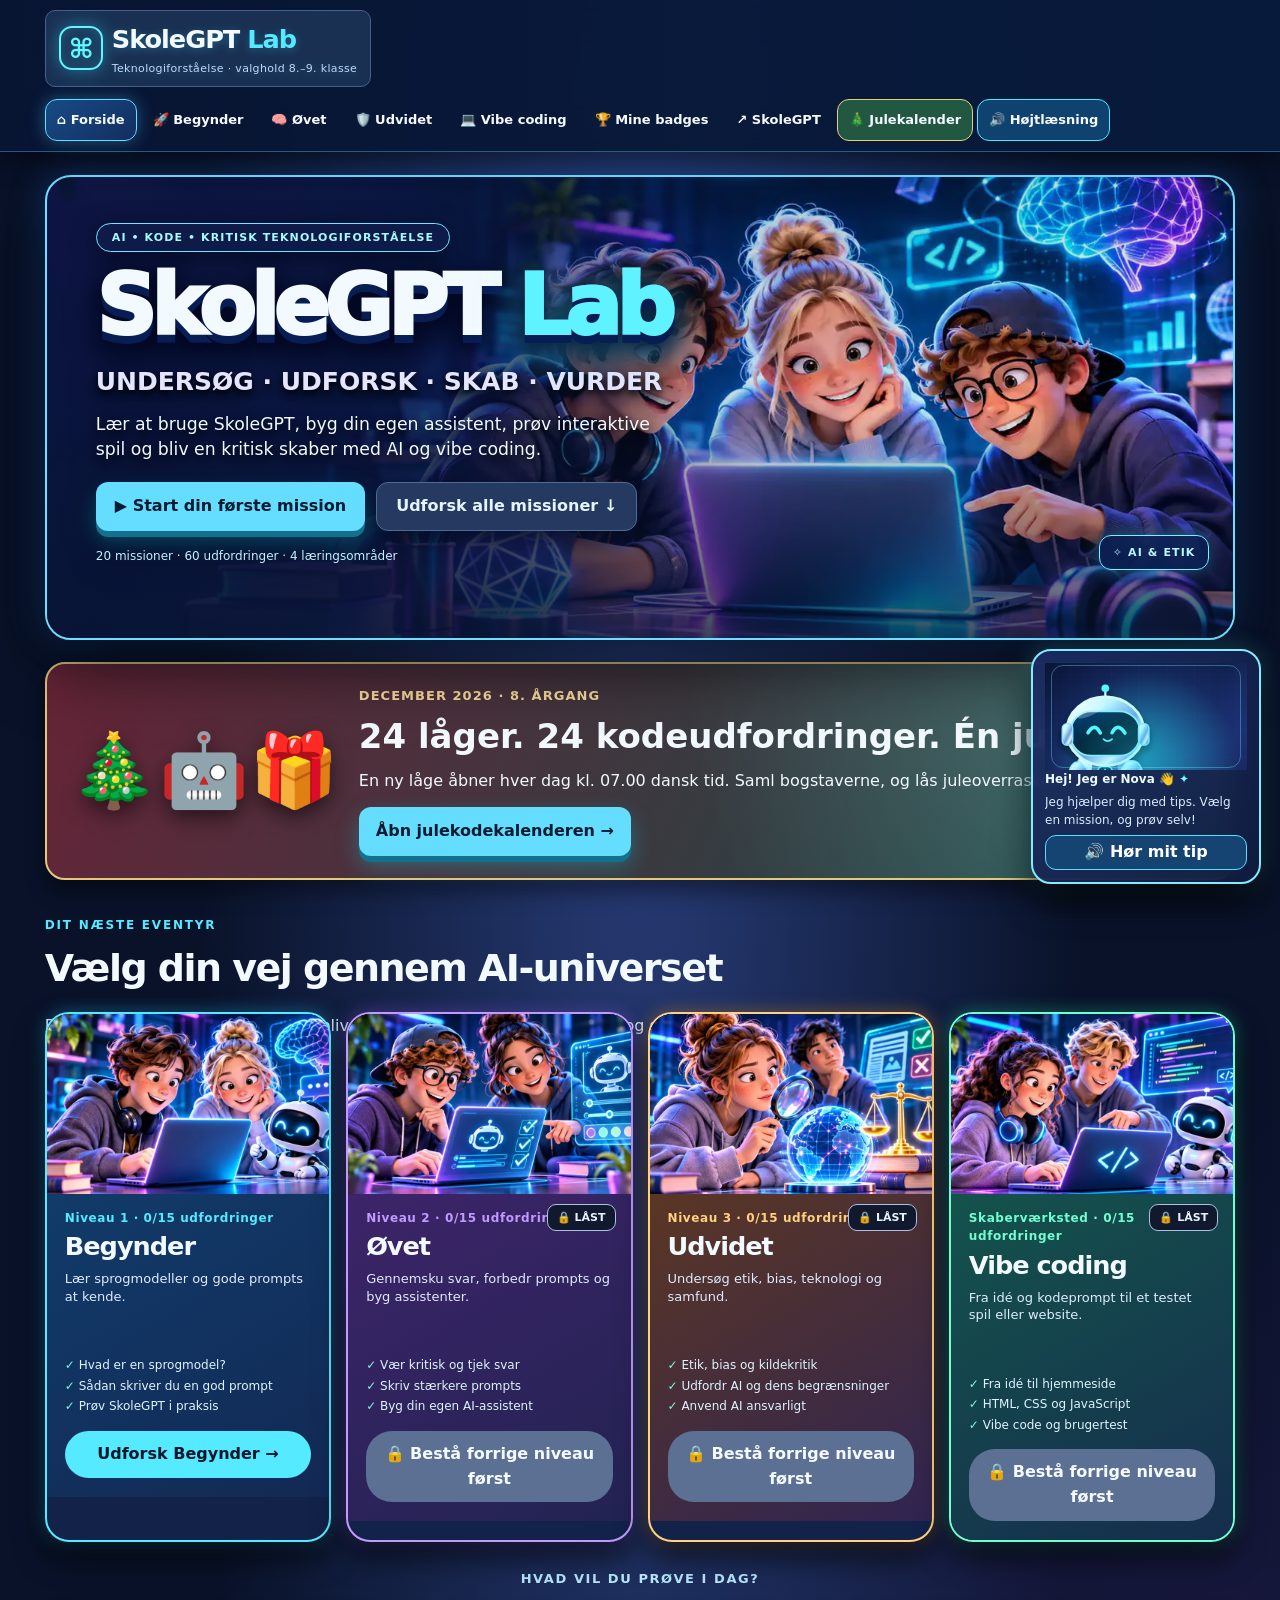
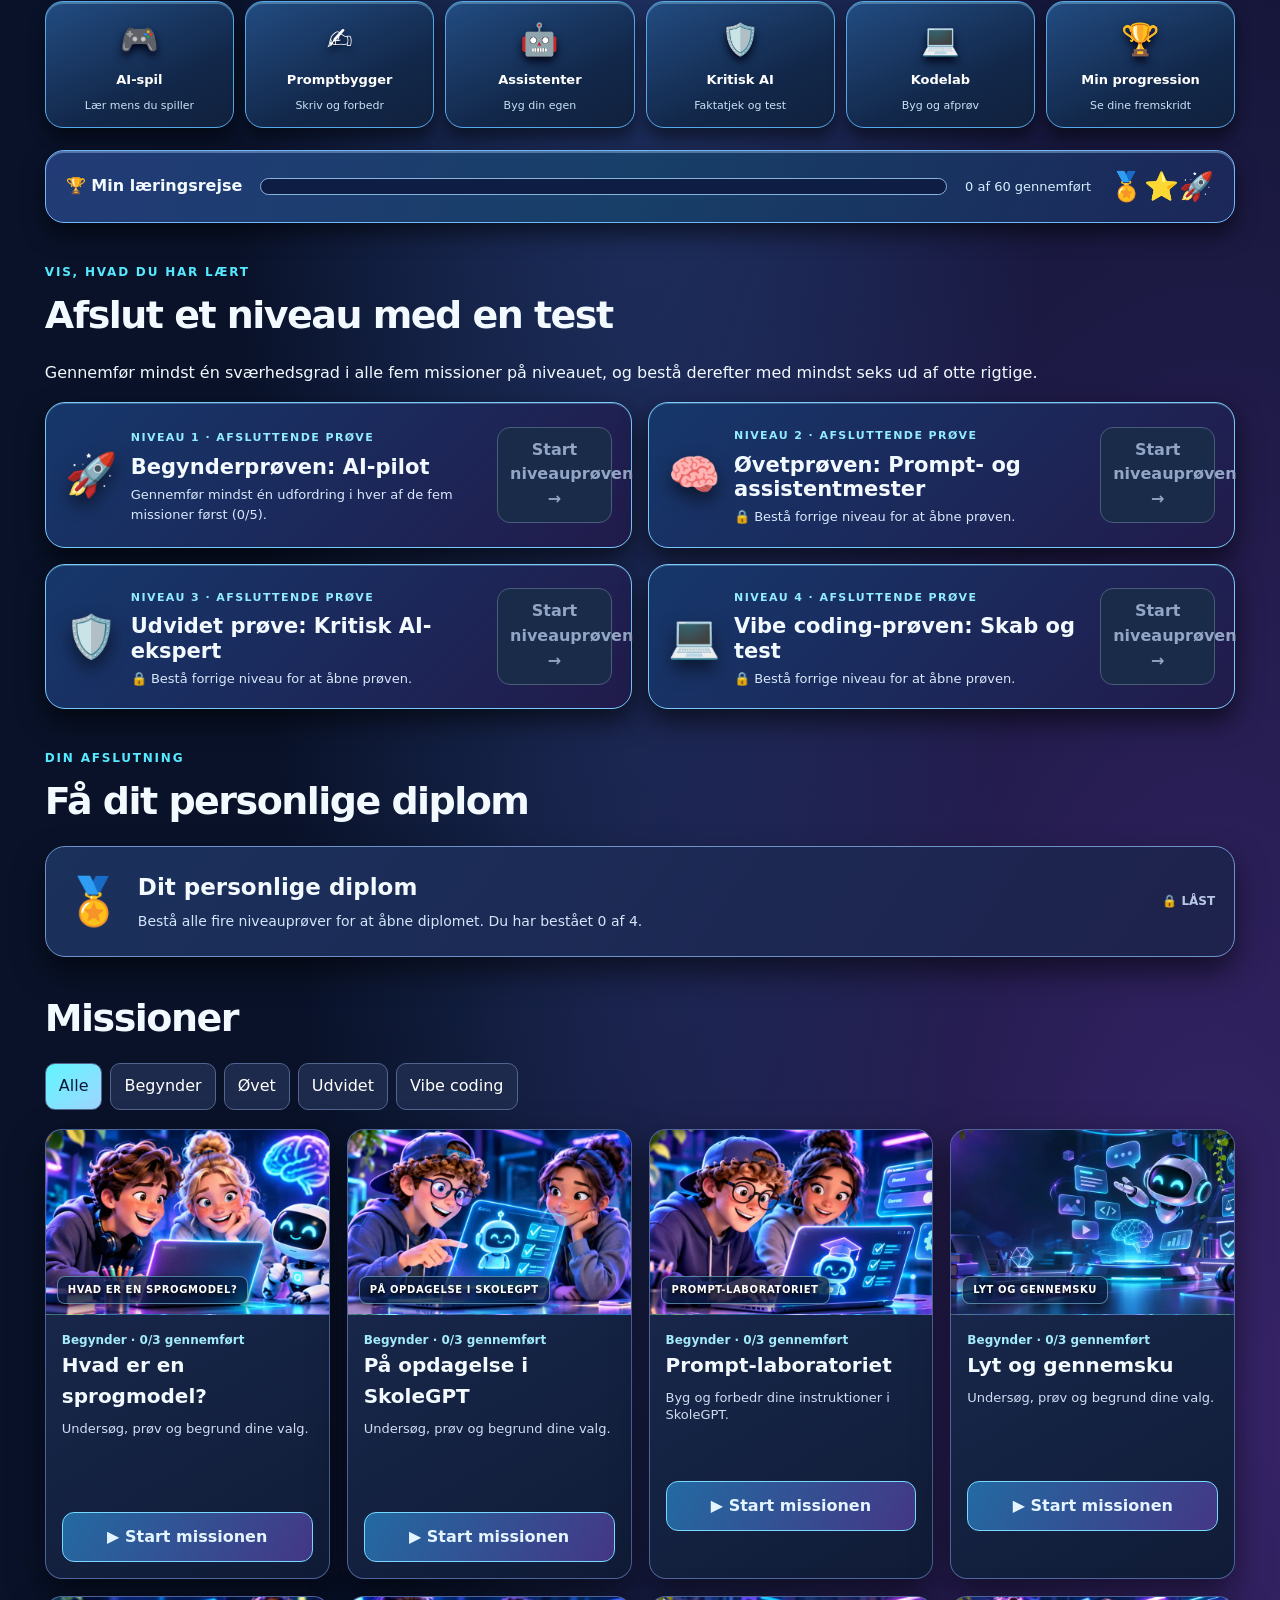
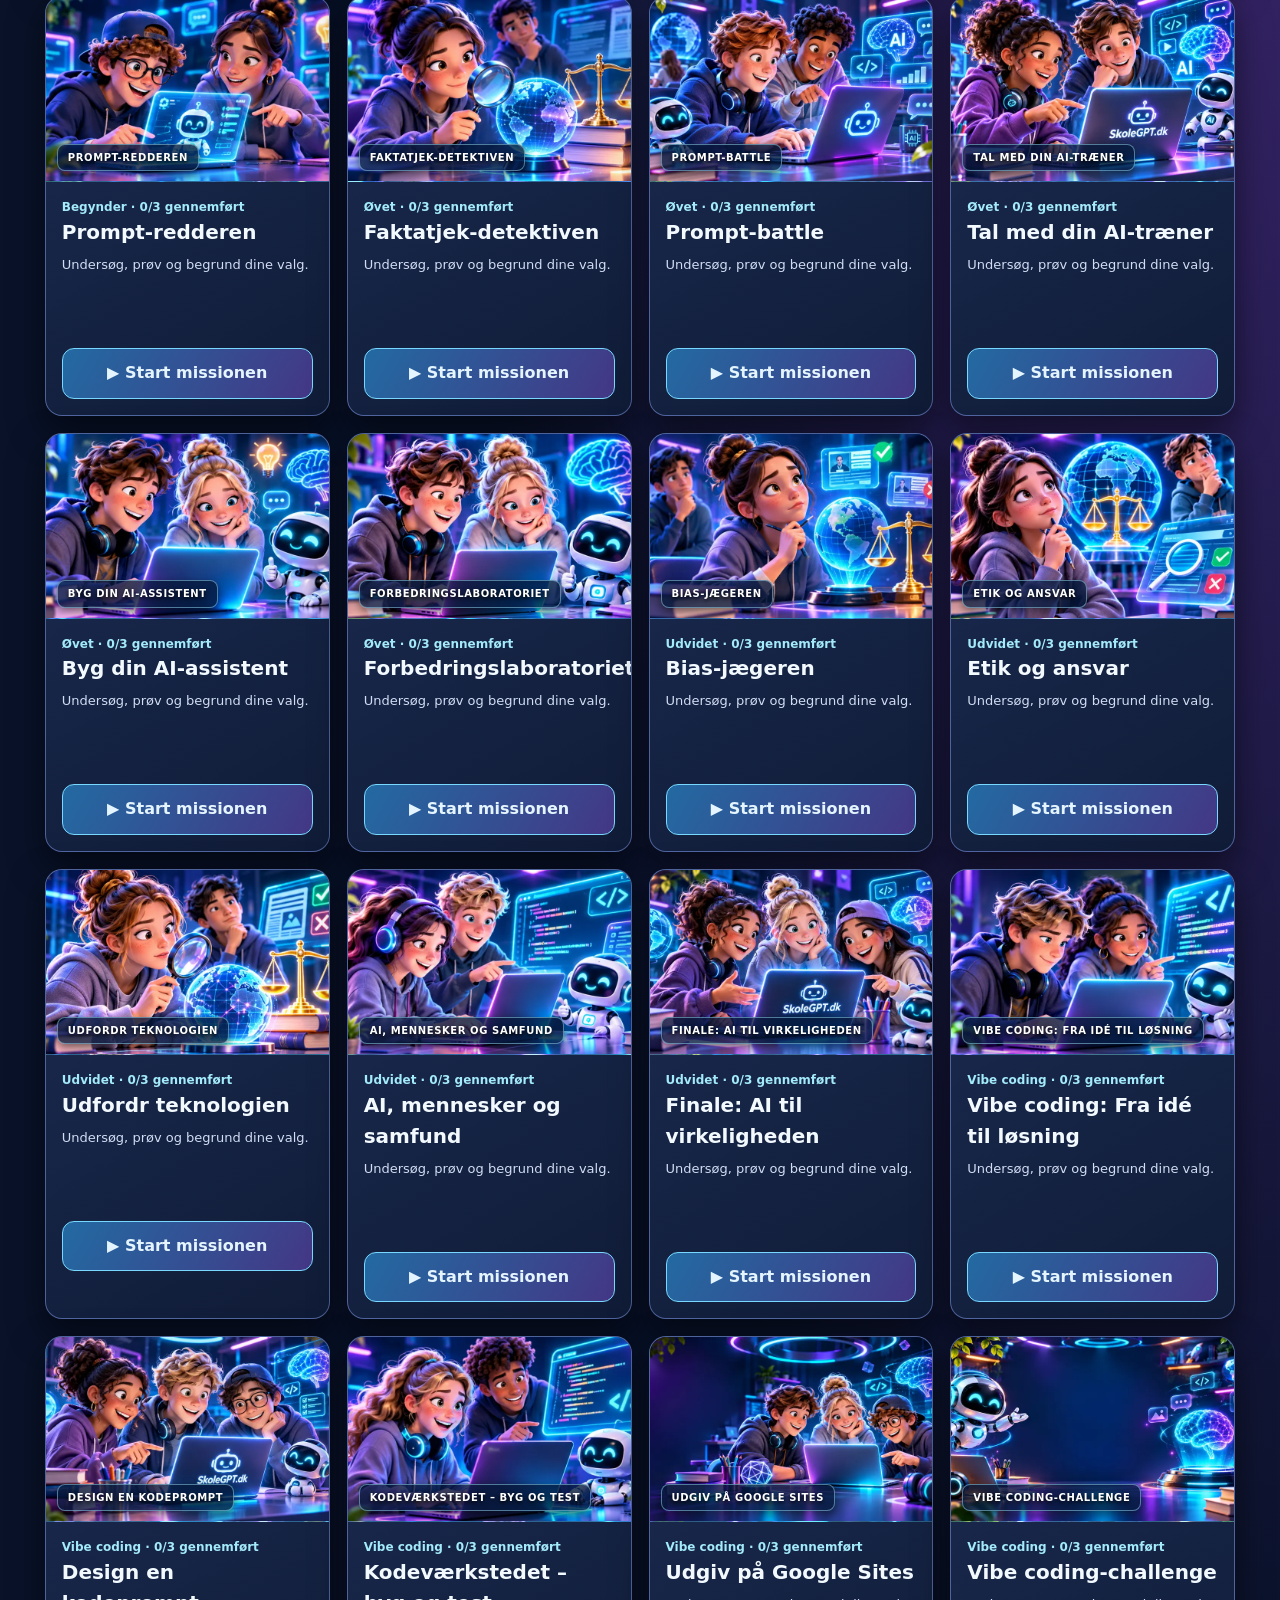
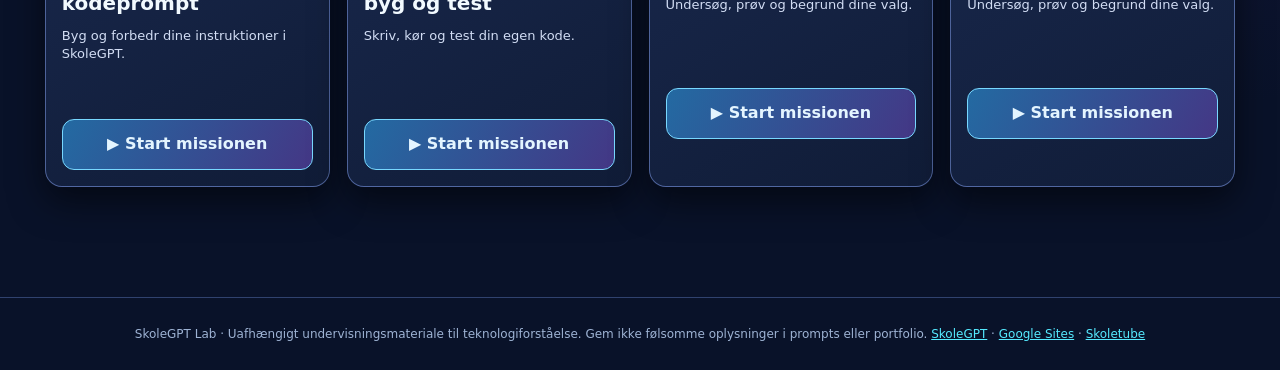
==== commit 165265c2: "Publish finalized reasoning quizzes, randomized exams and persistent personalized diplomas" ====
--- a/index.html
+++ b/index.html
@@ -170,4 +170,4 @@
 home();
 function christmasVisibility(){const p=new Intl.DateTimeFormat('en-GB',{timeZone:'Europe/Copenhagen',year:'numeric',month:'2-digit',day:'2-digit'}).formatToParts(new Date());let d=Object.fromEntries(p.map(x=>[x.type,Number(x.value)]));const show=d.year===2026&&(d.month===11&&d.day>=24||d.month===12&&d.day<=25);el('christmas-feature').style.display=show?'block':'none';el('christmas-nav').style.display=show?'inline-block':'none'}
 christmasVisibility();setInterval(christmasVisibility,60000);
-</script><script src="assessment-quality.js?v=3"></script><script src="exams.js?v=1"></script><script src="exam-quality.js?v=3"></script><script src="certificate.js?v=2"></script></body></html>+</script><script src="assessment-quality.js?v=4"></script><script src="exams.js?v=1"></script><script src="exam-quality.js?v=4"></script><script src="certificate.js?v=2"></script></body></html>
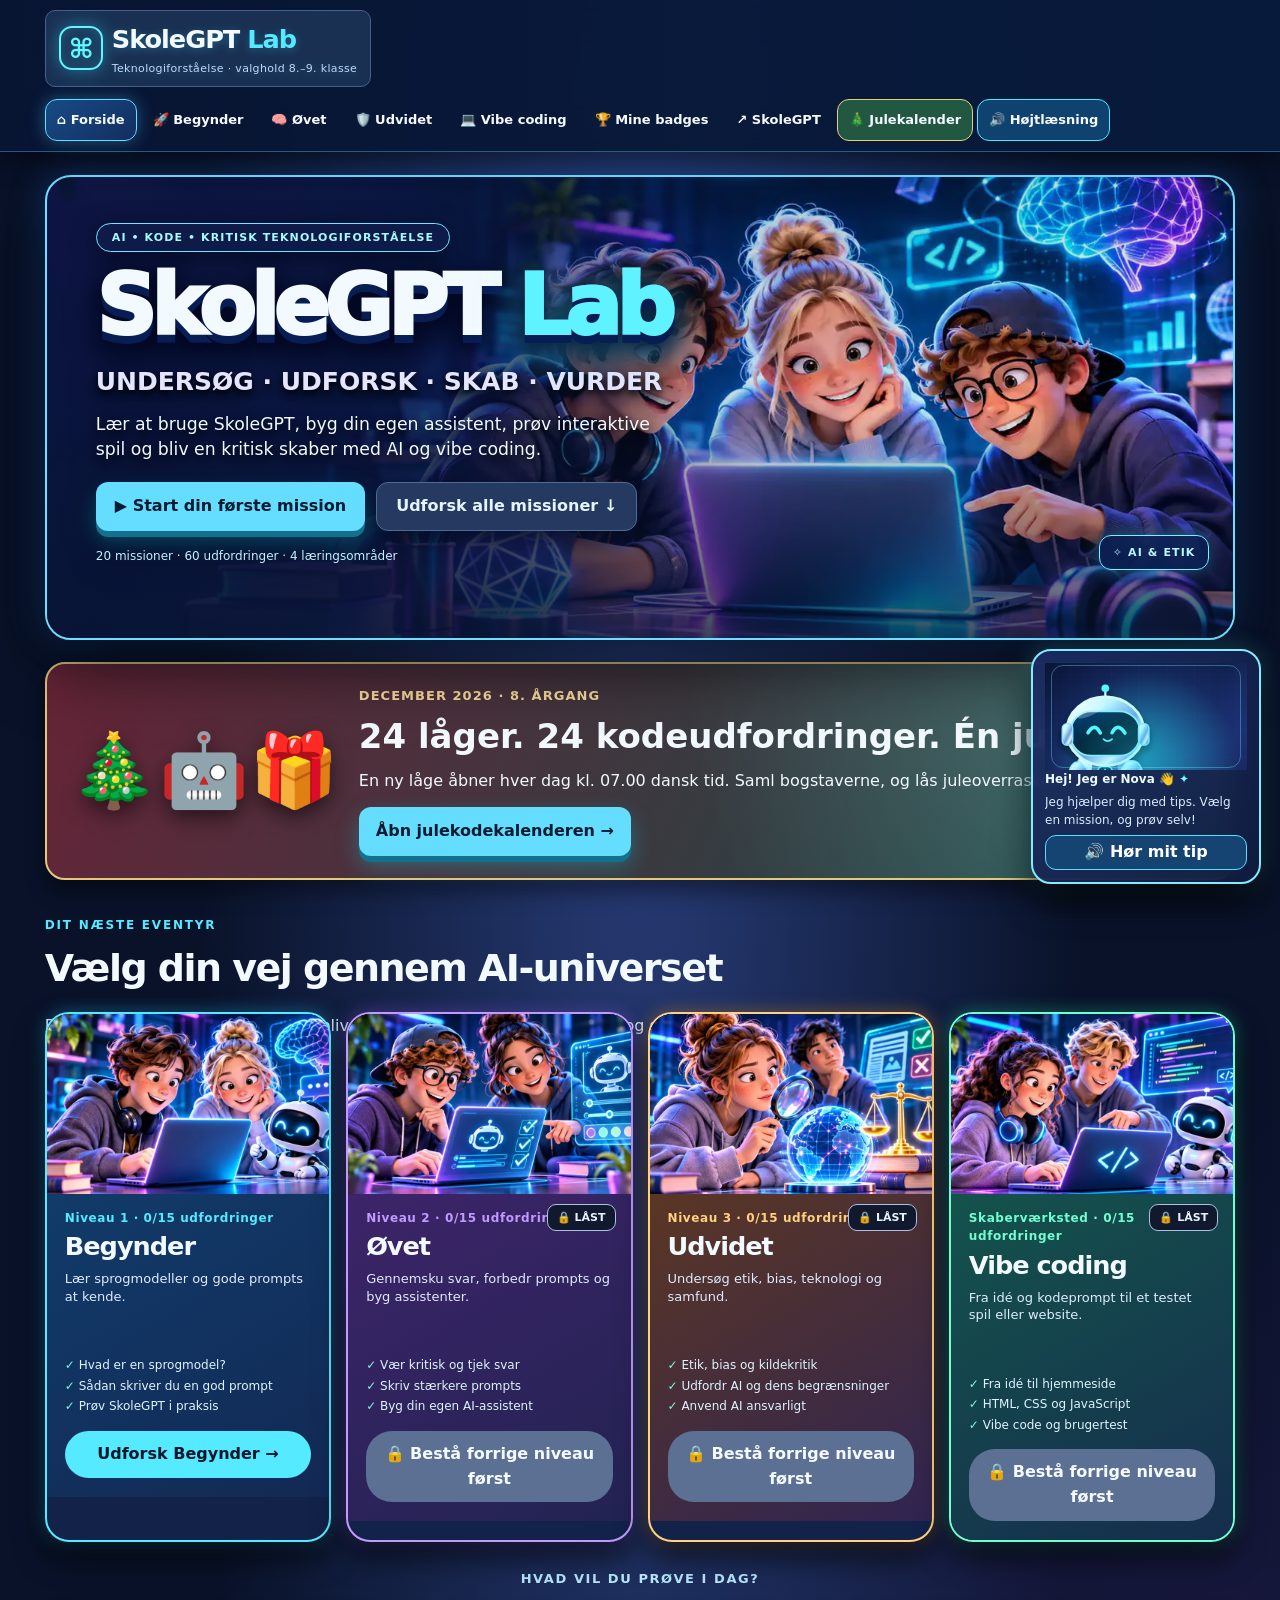
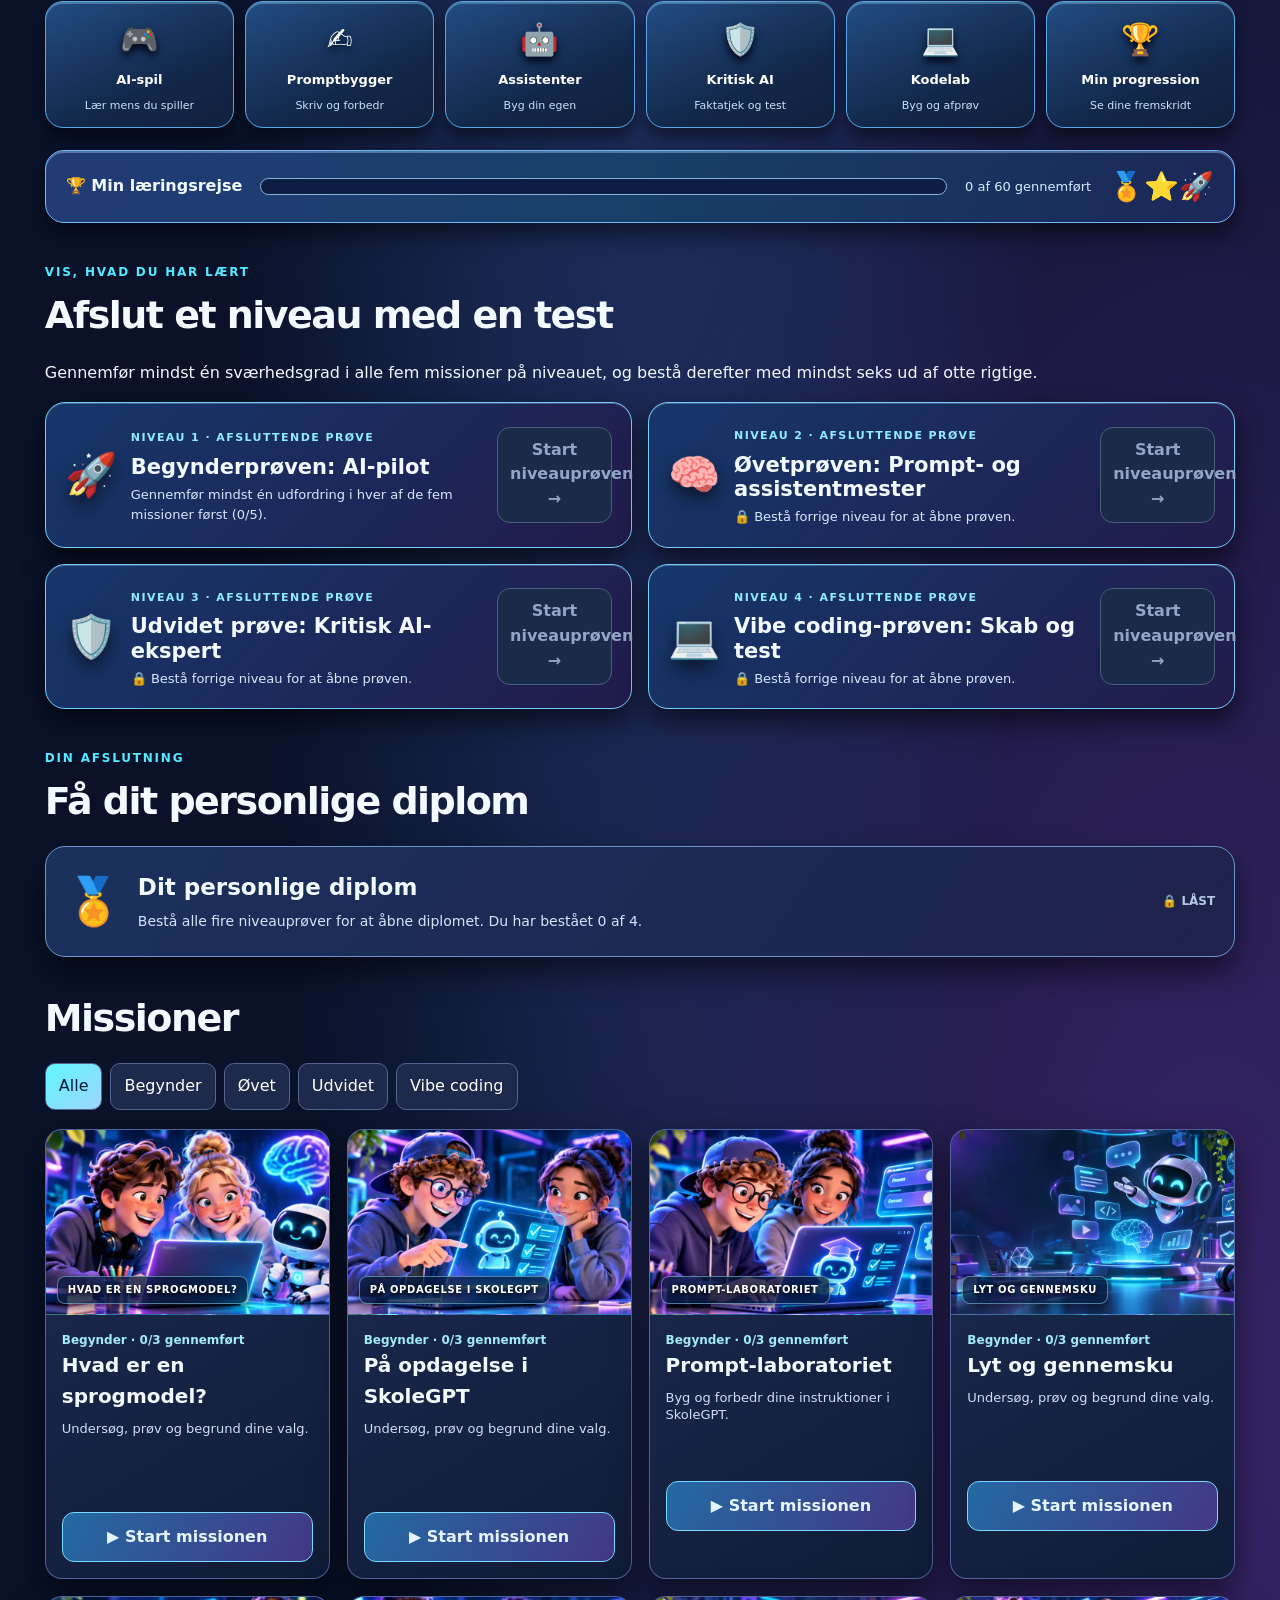
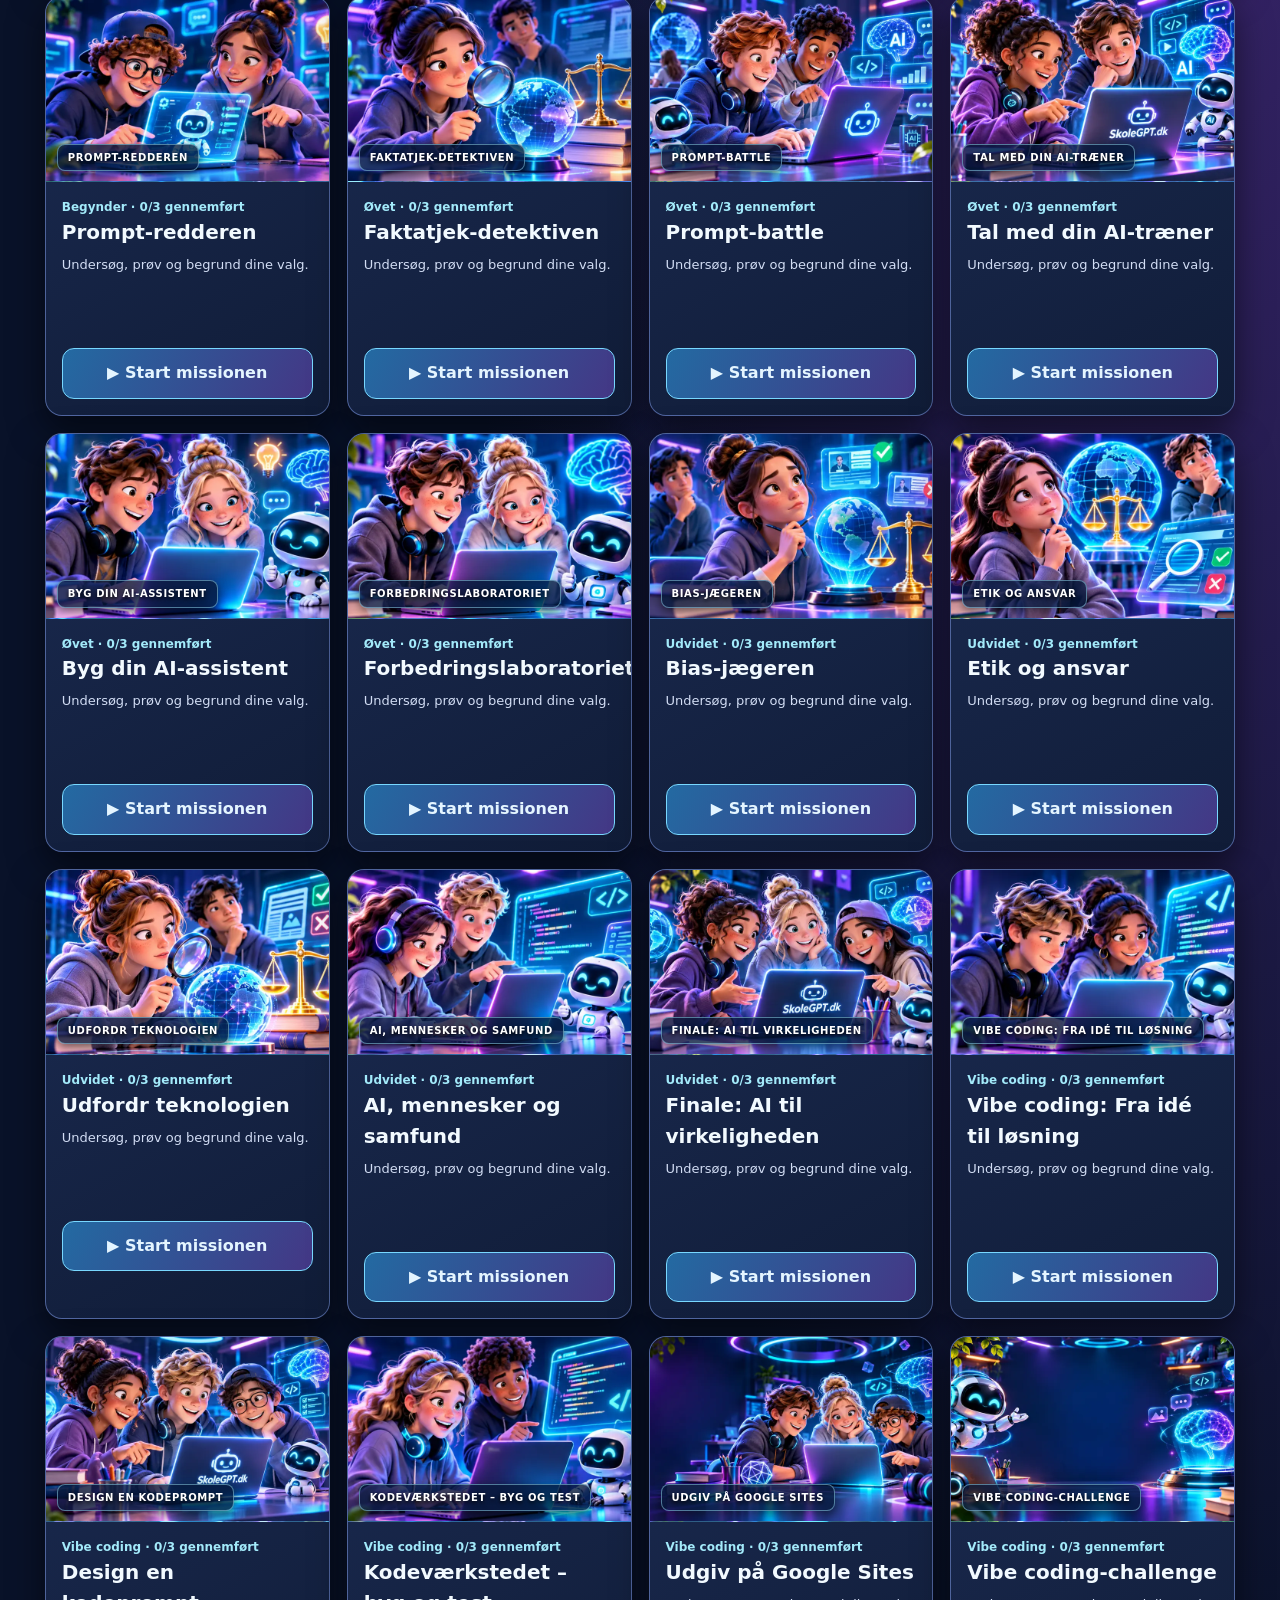
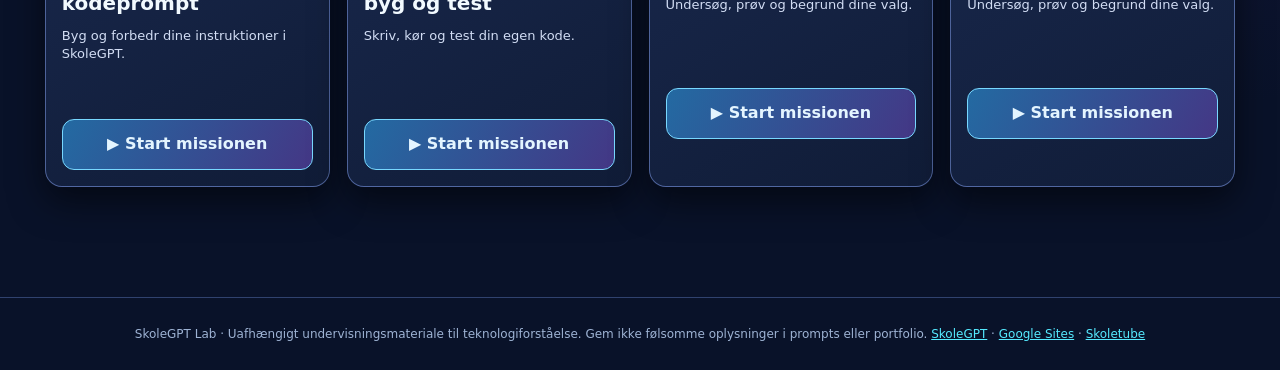
==== commit 91ab7cdb: "Align task headings with new critical-reasoning scenario questions" ====
--- a/index.html
+++ b/index.html
@@ -163,7 +163,7 @@
 function runCode(){let e=el('code');saved.notes[key(m,d)]=e.value;save();el('preview').srcdoc=e.value;el('feedback').innerHTML='<p class="notice">Koden er indlæst. Test knapper, tekster og funktioner.</p>'}
 function completeCode(){if(![...document.querySelectorAll('.criteria')].every(x=>x.checked)){el('feedback').innerHTML='<p class="notice warn">Test og vurder din kode, før du afslutter.</p>';return}complete(el('code').value)}
 function downloadCode(){const b=new Blob([el('code').value],{type:'text/html;charset=utf-8'}),u=URL.createObjectURL(b),a=document.createElement('a');a.href=u;a.download='mit-kodeprojekt.html';a.click();setTimeout(()=>URL.revokeObjectURL(u),1000)}
-function renderTask(){let c=M[m],i=Math.floor(m/5);hint();el('task-area').innerHTML='<div class="task-header">'+art(i,c[1],c[0],m)+'<div><span class="eyebrow">'+levels[i][0]+' · Mission '+(m%5+1)+'</span><h1>'+esc(c[0])+'</h1><p>Arbejd på din egen sværhedsgrad, og afprøv det, du bygger.</p><button class="secondary" onclick="speak('+JSON.stringify(c[0]+'. '+(c[3+d]||''))+')">🔊 Læs opgaven</button></div></div><div class="difficulty">'+[0,1,2].map((k)=>'<button class="'+(d===k?'on':'')+'" onclick="openTask('+m+','+k+')">'+(k+1)+' · '+['Opdag','Undersøg','Udfordr'][k]+(done(m,k)?' ✓':'')+'</button>').join('')+'</div><div class="panel"><span class="eyebrow">Din udfordring '+(d+1)+'</span><h2>'+esc(c[2]==='quiz'?c[6+d]:c[3+d])+'</h2>'+result()+'<div class="controls"><button class="secondary" onclick="hint();speak(el(\'helper-text\').textContent)">💡 Få et tip</button><a class="secondary" href="https://skolegpt.dk/" target="_blank" rel="noopener">Test i SkoleGPT ↗</a><button class="secondary" onclick="openTask('+(d<2?m:m+1<M.length?m+1:0)+','+(d<2?d+1:0)+')">Næste →</button></div></div>'+(m===18?'<div class="guide"><article><h3>1 · SkoleGPT</h3><p>Få en kodeidé eller ét afgrænset kodeforslag. Test og ret med præcise prompts.</p><a href="https://skolegpt.dk/" target="_blank" rel="noopener">Åbn SkoleGPT</a></article><article><h3>2 · Google Sites</h3><p>Brug Indsæt → Integrer → Integrer kode. HTML og JavaScript indlejres, ikke i hele sitets kildekode.</p><a href="https://sites.google.com/" target="_blank" rel="noopener">Åbn Google Sites</a></article><article><h3>3 · Skoletube</h3><p>Brug skolens godkendte Skoletube-værktøjer til medier og andre elementer. Adgang afhænger af skolens opsætning.</p><a href="https://www.skoletube.dk/" target="_blank" rel="noopener">Åbn Skoletube</a></article></div>':'')}
+function renderTask(){let c=M[m],i=Math.floor(m/5);hint();el('task-area').innerHTML='<div class="task-header">'+art(i,c[1],c[0],m)+'<div><span class="eyebrow">'+levels[i][0]+' · Mission '+(m%5+1)+'</span><h1>'+esc(c[0])+'</h1><p>Arbejd på din egen sværhedsgrad, og afprøv det, du bygger.</p><button class="secondary" onclick="speak('+JSON.stringify(c[0]+'. '+(c[3+d]||''))+')">🔊 Læs opgaven</button></div></div><div class="difficulty">'+[0,1,2].map((k)=>'<button class="'+(d===k?'on':'')+'" onclick="openTask('+m+','+k+')">'+(k+1)+' · '+['Opdag','Undersøg','Udfordr'][k]+(done(m,k)?' ✓':'')+'</button>').join('')+'</div><div class="panel"><span class="eyebrow">Din udfordring '+(d+1)+'</span><h2>'+esc(c[2]==='quiz'?THINK_QUESTIONS[m][d].q:c[2]==='listen'?LISTEN_CASES[d].q:c[3+d])+'</h2>'+result()+'<div class="controls"><button class="secondary" onclick="hint();speak(el(\'helper-text\').textContent)">💡 Få et tip</button><a class="secondary" href="https://skolegpt.dk/" target="_blank" rel="noopener">Test i SkoleGPT ↗</a><button class="secondary" onclick="openTask('+(d<2?m:m+1<M.length?m+1:0)+','+(d<2?d+1:0)+')">Næste →</button></div></div>'+(m===18?'<div class="guide"><article><h3>1 · SkoleGPT</h3><p>Få en kodeidé eller ét afgrænset kodeforslag. Test og ret med præcise prompts.</p><a href="https://skolegpt.dk/" target="_blank" rel="noopener">Åbn SkoleGPT</a></article><article><h3>2 · Google Sites</h3><p>Brug Indsæt → Integrer → Integrer kode. HTML og JavaScript indlejres, ikke i hele sitets kildekode.</p><a href="https://sites.google.com/" target="_blank" rel="noopener">Åbn Google Sites</a></article><article><h3>3 · Skoletube</h3><p>Brug skolens godkendte Skoletube-værktøjer til medier og andre elementer. Adgang afhænger af skolens opsætning.</p><a href="https://www.skoletube.dk/" target="_blank" rel="noopener">Åbn Skoletube</a></article></div>':'')}
 function progress(){el('home-view').style.display='none';el('task-view').style.display='none';el('progress-view').style.display='block';el('progress-body').innerHTML='<p>'+count()+' af 60 udfordringer gennemført.</p>'+M.map((x,i)=>'<p>'+( [0,1,2].filter(d=>done(i,d)).length===3?'✅':'○')+' '+esc(x[0])+' · '+[0,1,2].filter(d=>done(i,d)).length+'/3</p>').join('')}
 function exportNotes(){let a=['SKOLEGPT LAB – MIN PORTFOLIO',''];M.forEach((x,i)=>{a.push(x[0]);[0,1,2].forEach(d=>a.push('Sværhedsgrad '+(d+1)+': '+(done(i,d)?'Gennemført':'Ikke gennemført')+'\n'+(saved.notes[key(i,d)]||'')))});let b=new Blob([a.join('\n\n')],{type:'text/plain;charset=utf-8'}),u=URL.createObjectURL(b),l=document.createElement('a');l.href=u;l.download='skolegpt-lab-portfolio.txt';l.click();setTimeout(()=>URL.revokeObjectURL(u),1000)}
 function resetAll(){if(confirm('Vil du slette lokale fremskridt og tekster?')){saved={done:{},notes:{}};save();progress()}}
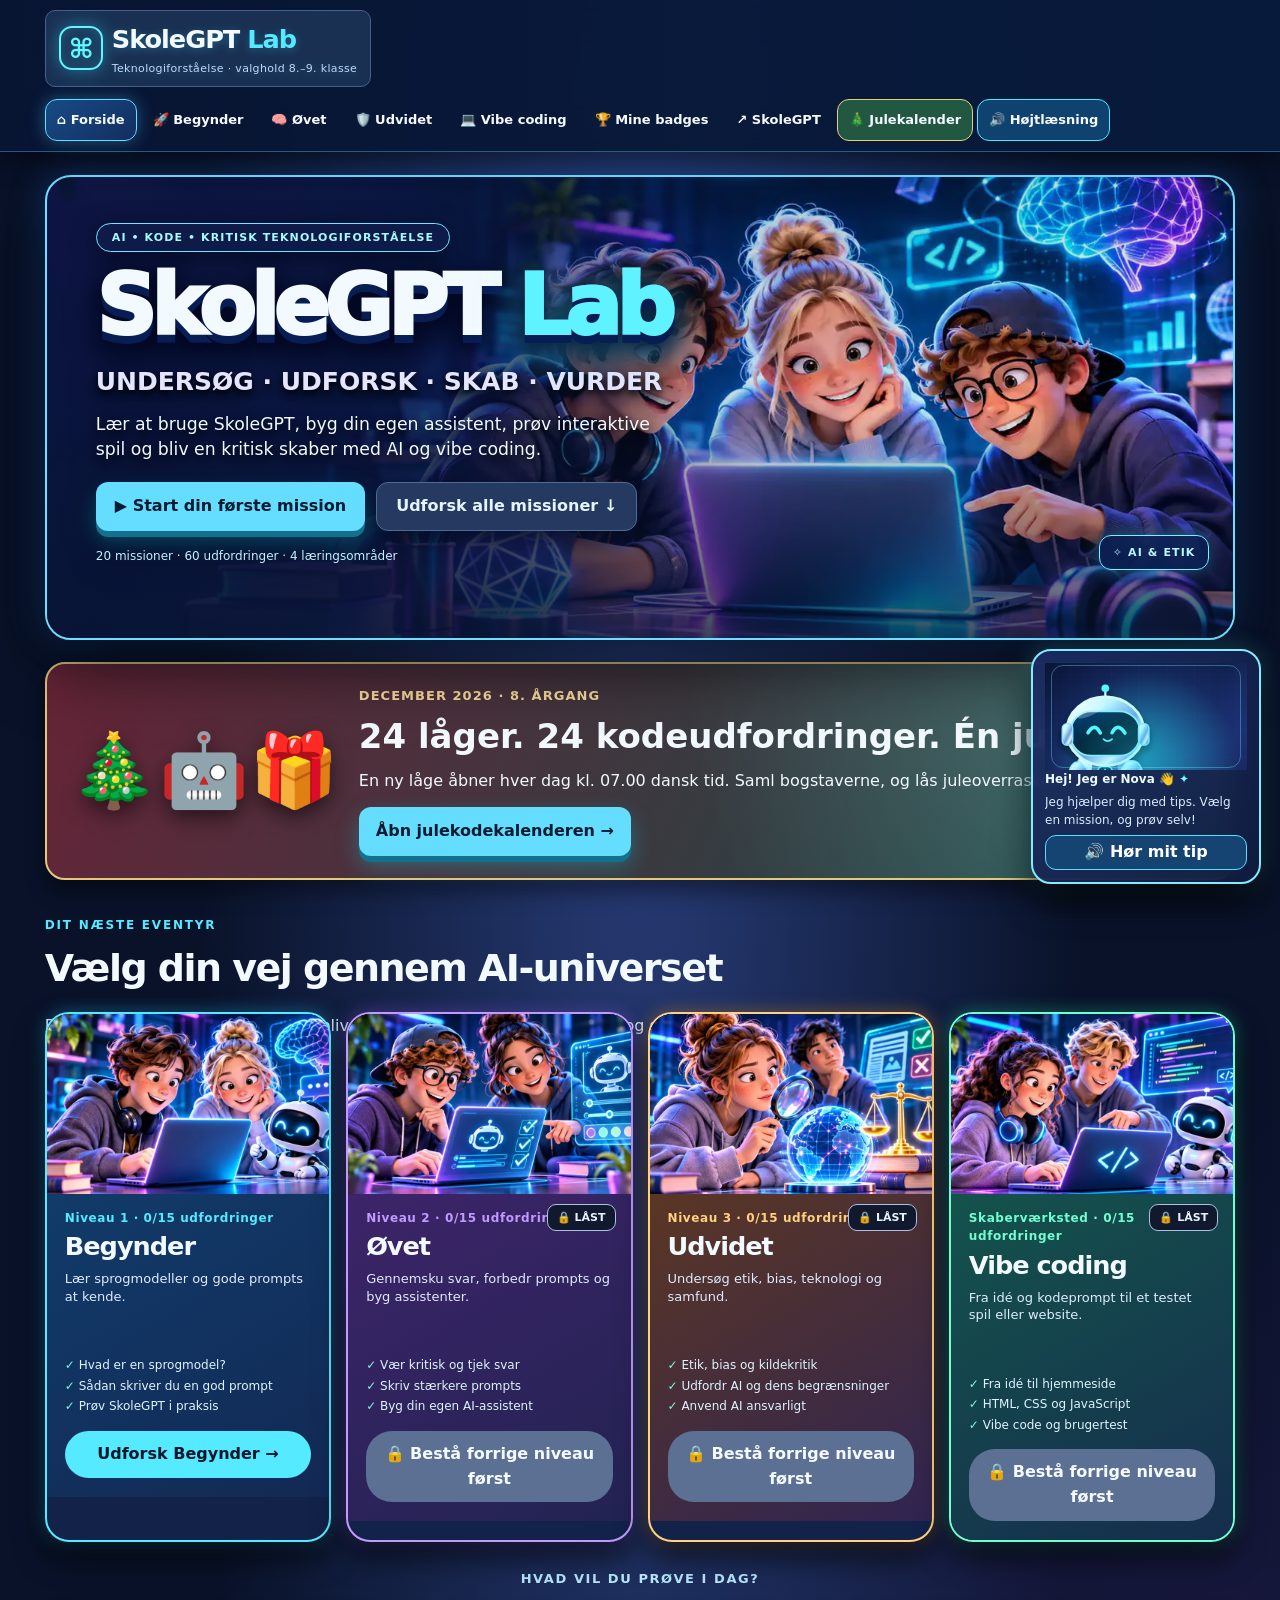
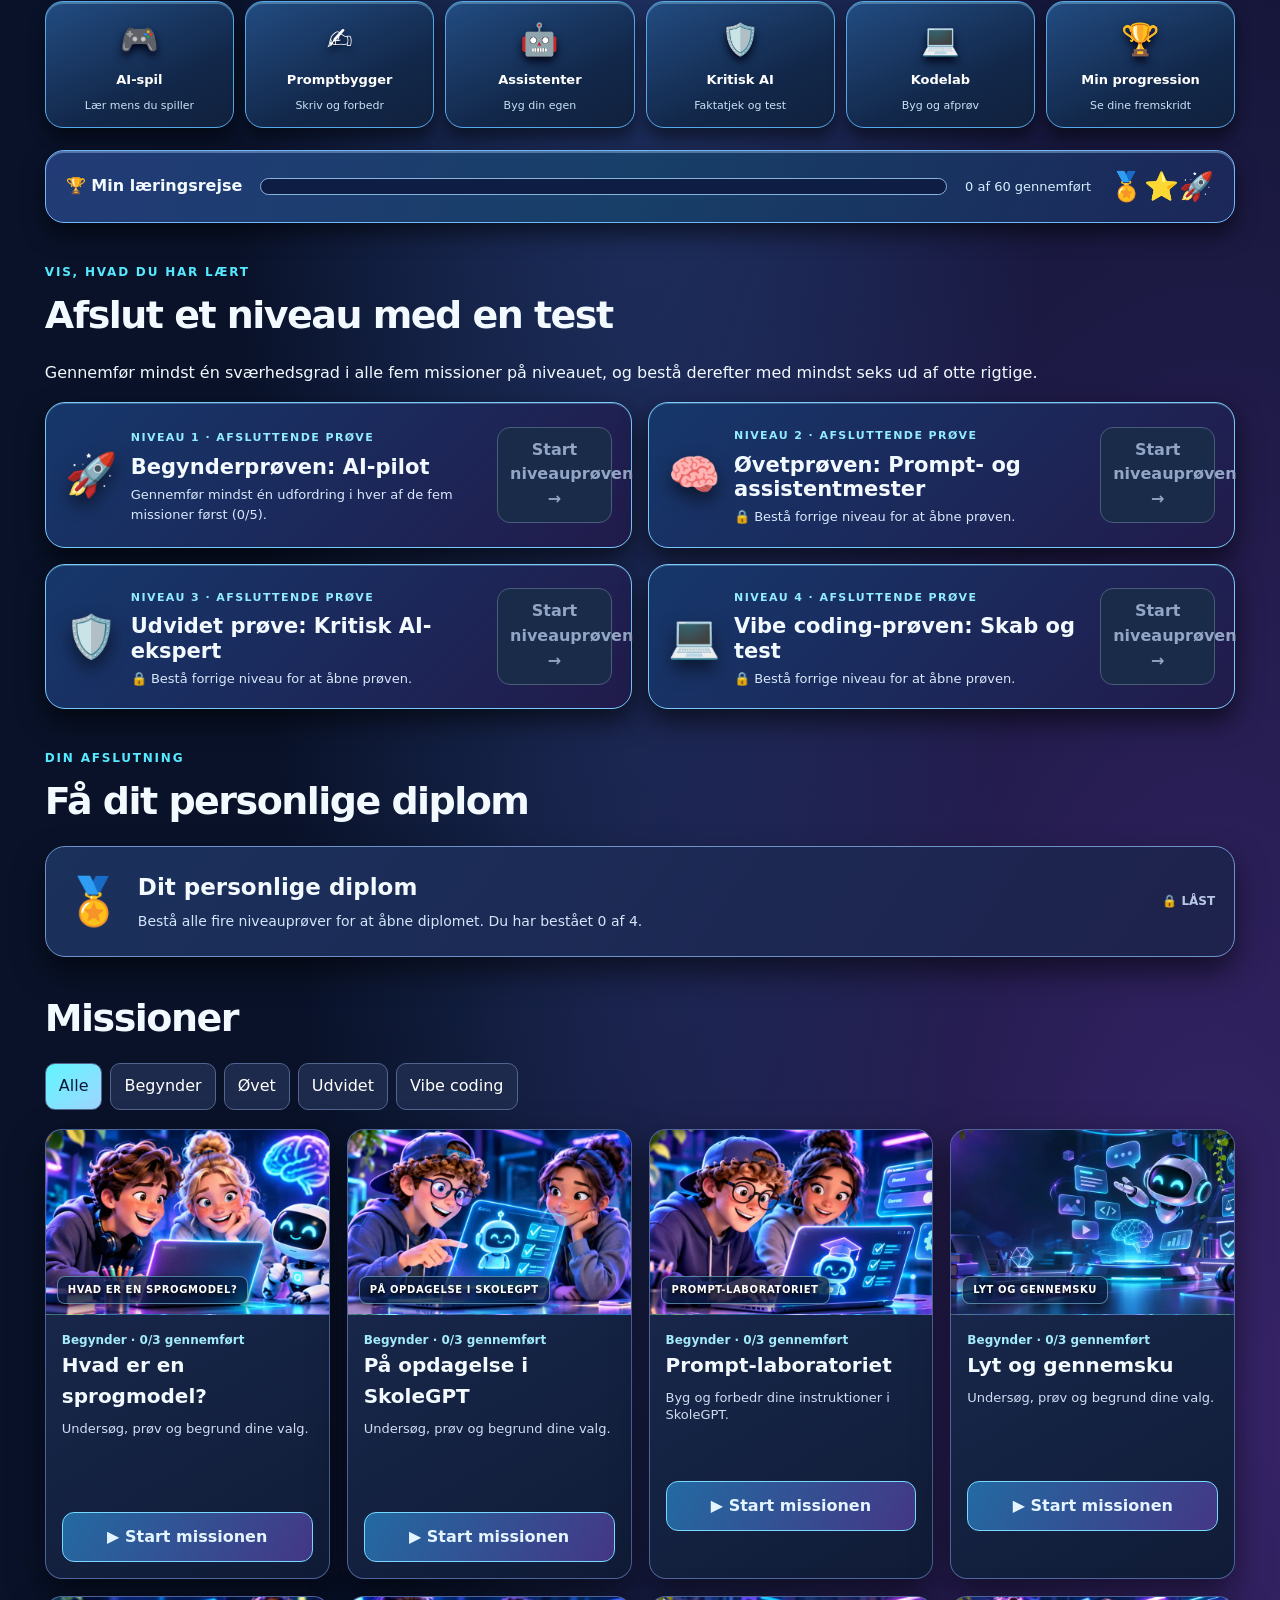
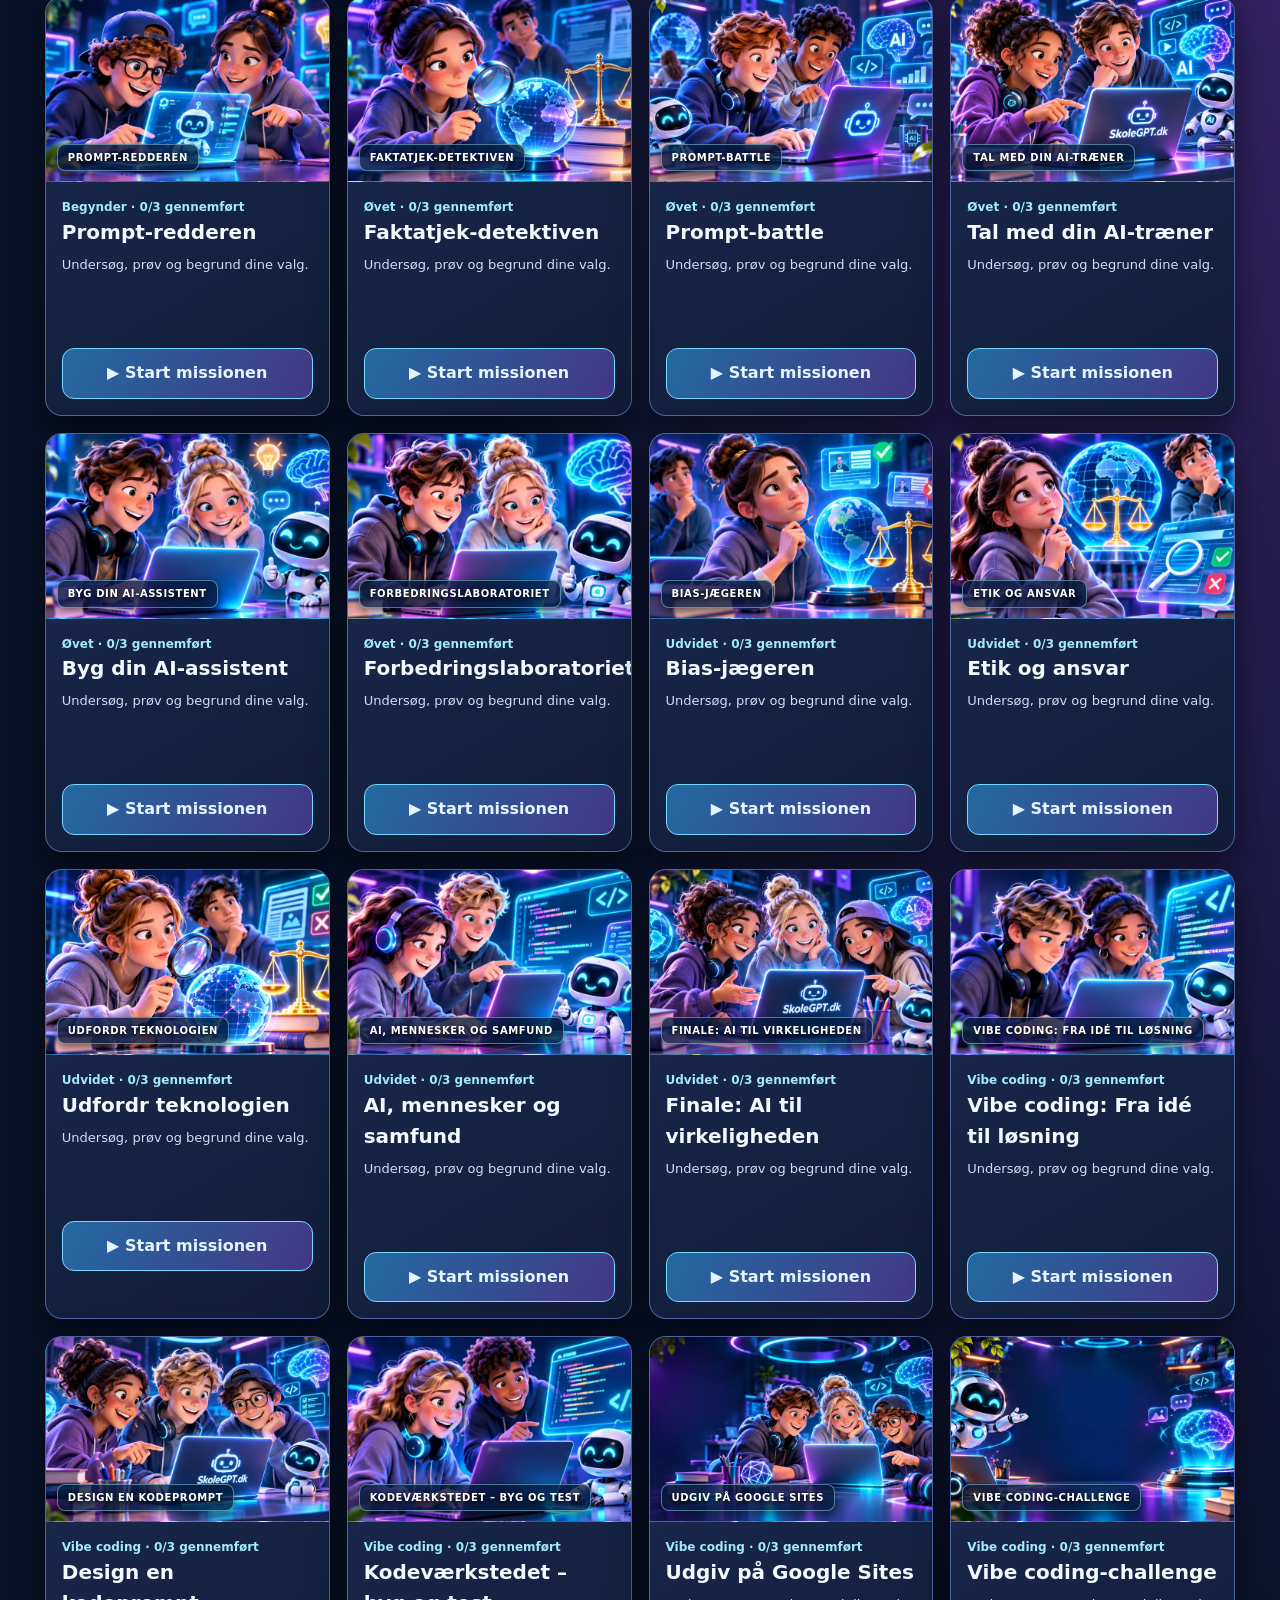
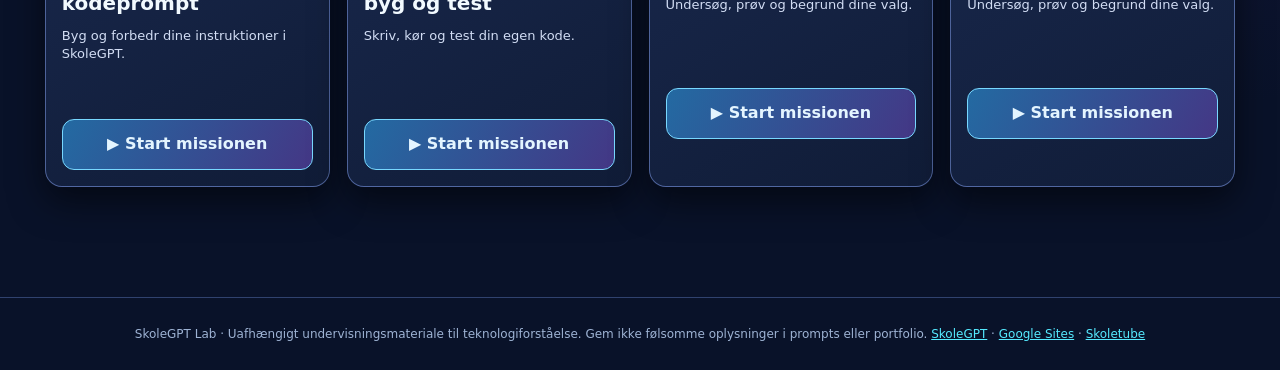
==== commit c352aedb: "Refresh graduation diploma script with saved final exam date" ====
--- a/index.html
+++ b/index.html
@@ -170,4 +170,4 @@
 home();
 function christmasVisibility(){const p=new Intl.DateTimeFormat('en-GB',{timeZone:'Europe/Copenhagen',year:'numeric',month:'2-digit',day:'2-digit'}).formatToParts(new Date());let d=Object.fromEntries(p.map(x=>[x.type,Number(x.value)]));const show=d.year===2026&&(d.month===11&&d.day>=24||d.month===12&&d.day<=25);el('christmas-feature').style.display=show?'block':'none';el('christmas-nav').style.display=show?'inline-block':'none'}
 christmasVisibility();setInterval(christmasVisibility,60000);
-</script><script src="assessment-quality.js?v=4"></script><script src="exams.js?v=1"></script><script src="exam-quality.js?v=4"></script><script src="certificate.js?v=2"></script></body></html>+</script><script src="assessment-quality.js?v=4"></script><script src="exams.js?v=1"></script><script src="exam-quality.js?v=4"></script><script src="certificate.js?v=3"></script></body></html>
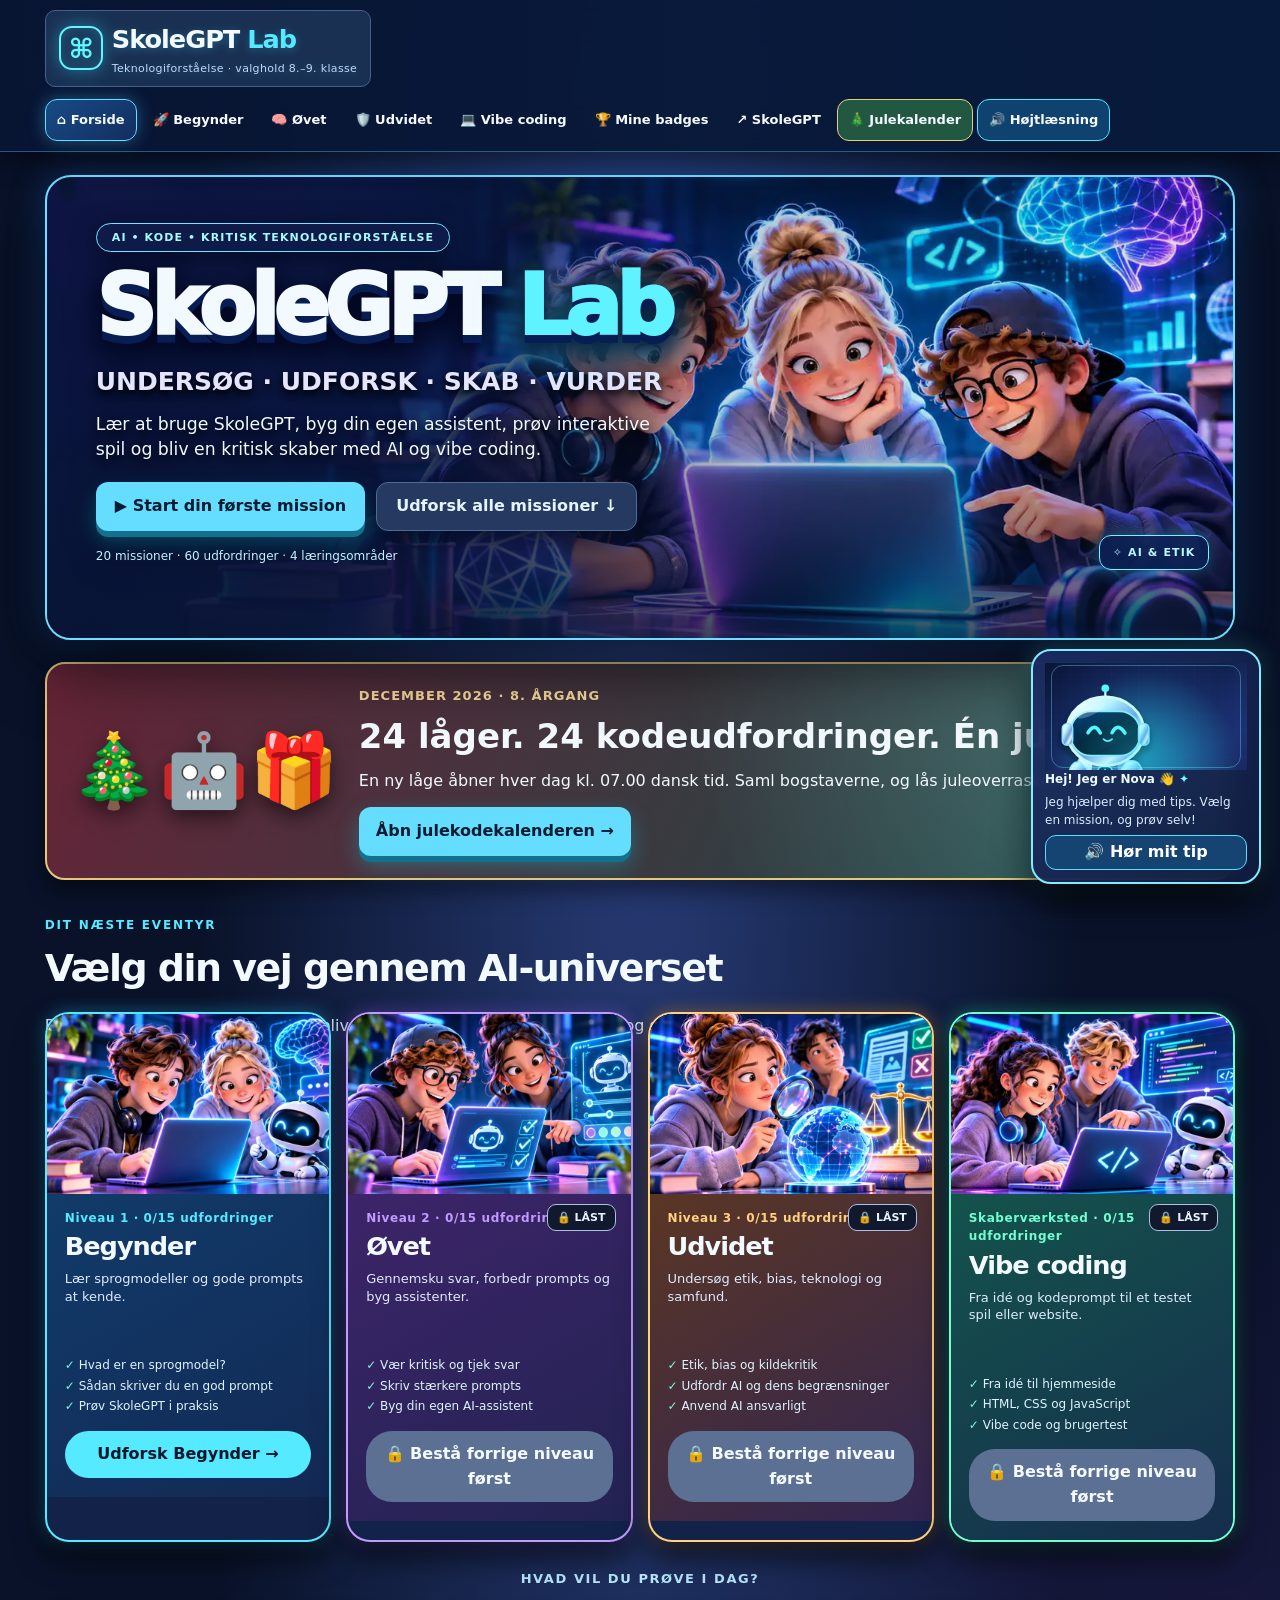
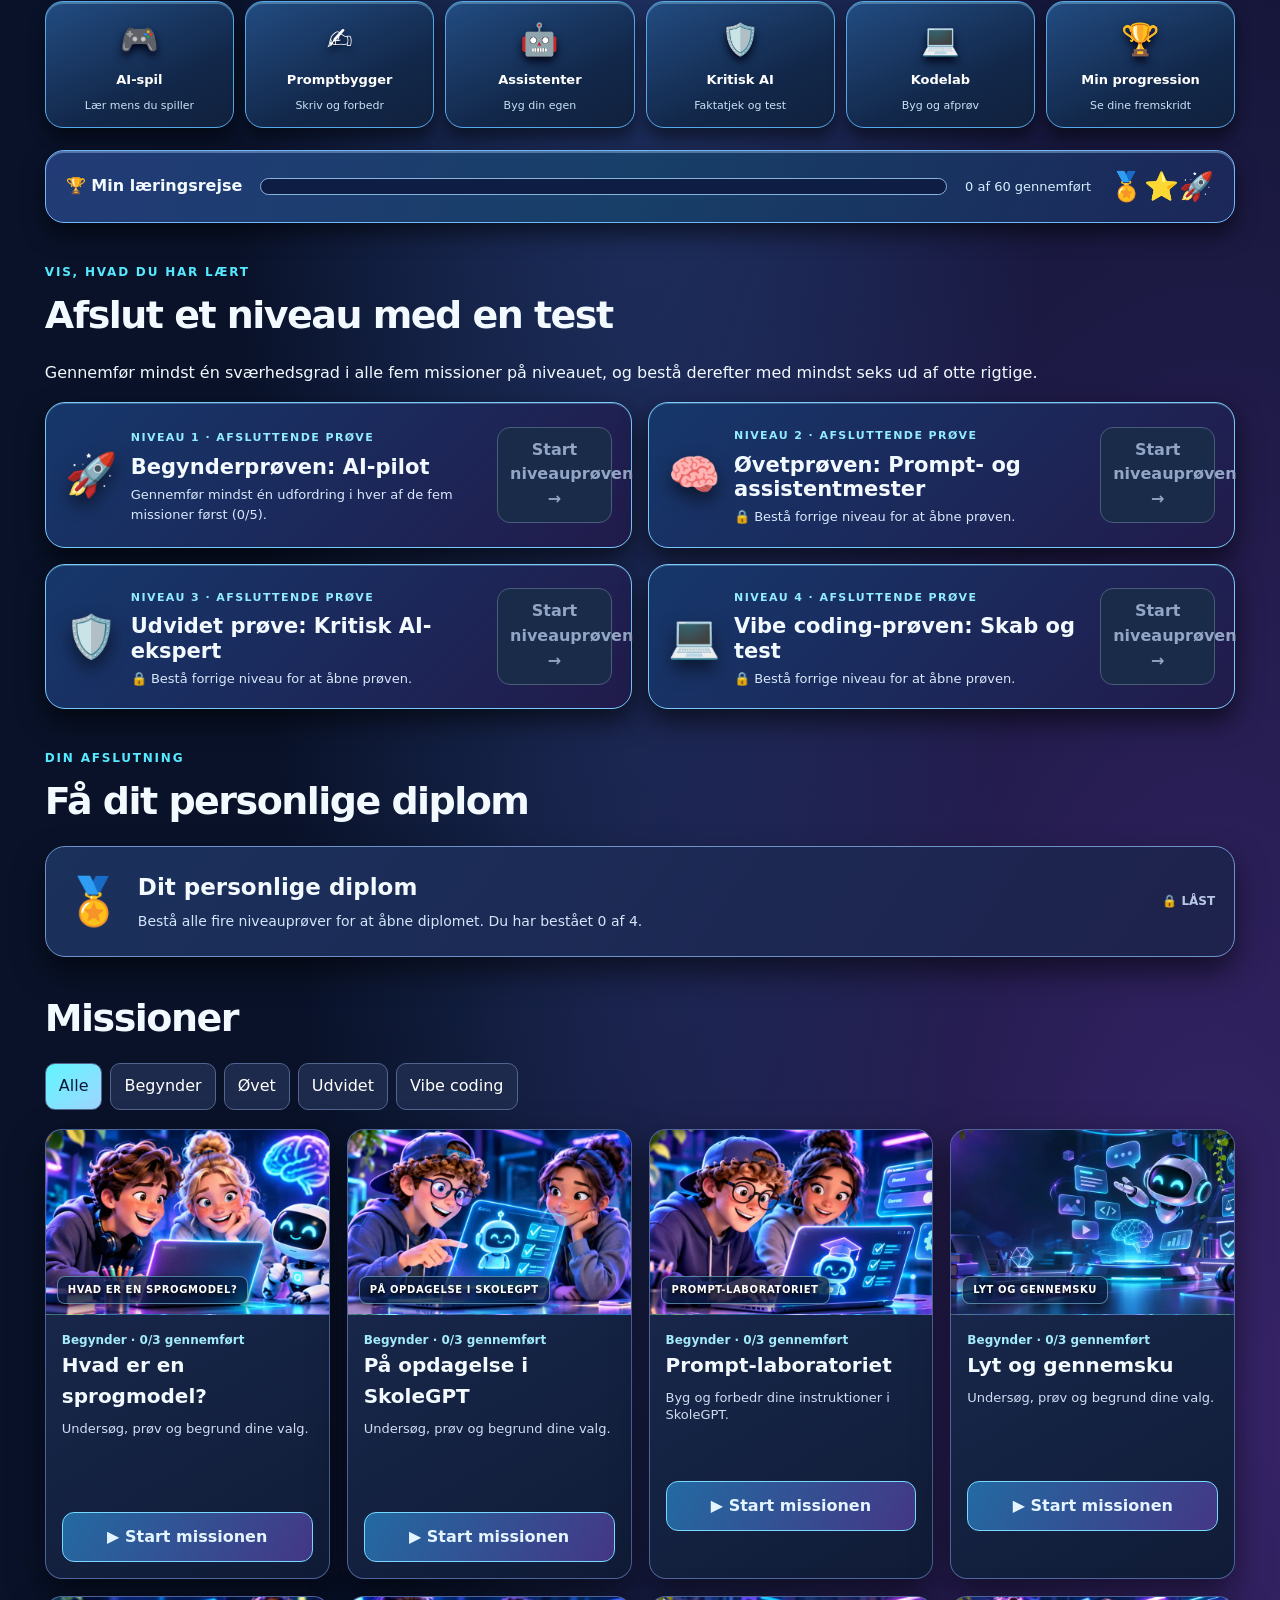
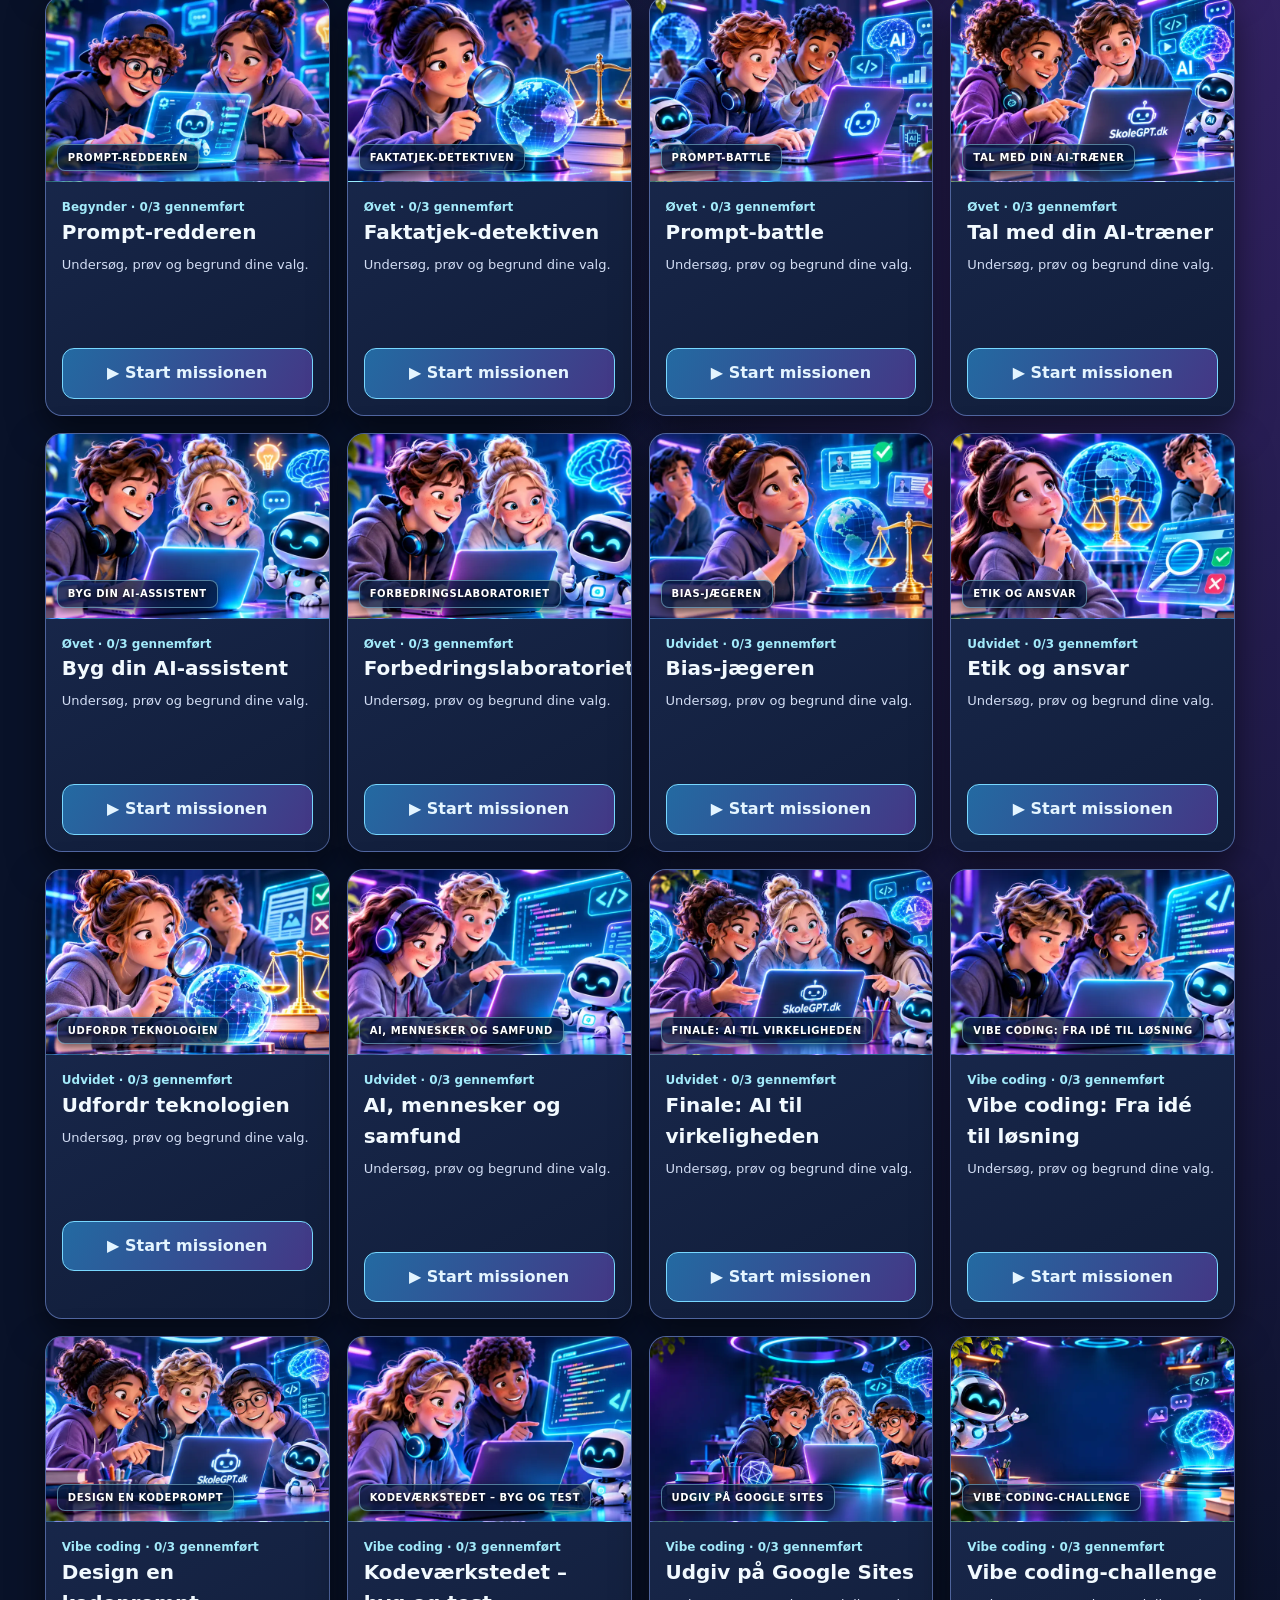
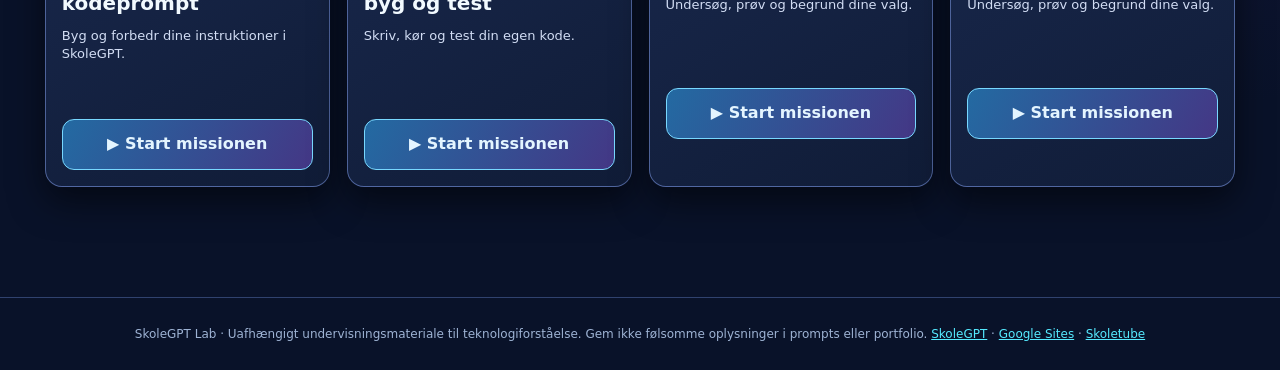
==== commit 3f79889a: "Place 29 collectible 3D badge medals in progress page, preserving exam results and diploma" ====
--- a/index.html
+++ b/index.html
@@ -94,7 +94,7 @@
 #certificate-stage .diploma-kicker{font-size:15px}
 #certificate-stage .diploma-bottom strong{font-size:14px}
 #certificate-stage .diploma-seal{width:105px;height:105px}
-}</style></head><body><header class="top"><a class="logo" href="./" aria-label="SkoleGPT Lab – gå til hovedsidens start"><span class="logo-mark" aria-hidden="true">⌘</span><span>SkoleGPT <b>Lab</b><small>Teknologiforståelse · valghold 8.–9. klasse</small></span></a><nav aria-label="Hovedmenu"><button class="active" onclick="home()" title="Forside">⌂ Forside</button><button onclick="selectLevel(0)">🚀 Begynder</button><button onclick="selectLevel(1)">🧠 Øvet</button><button onclick="selectLevel(2)">🛡️ Udvidet</button><button onclick="selectLevel(3)">💻 Vibe coding</button><button onclick="progress()">🏆 Mine badges</button><a href="https://skolegpt.dk/" target="_blank" rel="noopener">↗ SkoleGPT</a><a id="christmas-nav" href="julekalender.html" style="display:none;background:#225841;border-color:#e5cf88">🎄 Julekalender</a><button class="read" onclick="readPage()">🔊 Højtlæsning</button></nav></header><main><section id="home-view"><div class="hero" role="region" aria-label="SkoleGPT Lab – AI i praksis"><div class="hero-copy"><span class="eyebrow">AI • KODE • KRITISK TEKNOLOGIFORSTÅELSE</span><h1>SkoleGPT <span>Lab</span></h1><p class="tagline">UNDERSØG · UDFORSK · SKAB · VURDER</p><p class="intro-line">Lær at bruge SkoleGPT, byg din egen assistent, prøv interaktive spil og bliv en kritisk skaber med AI og vibe coding.</p><div class="links"><button class="primary" onclick="openTask(0,0)">▶ Start din første mission</button><a class="secondary" href="#missions">Udforsk alle missioner ↓</a></div><p class="hint">20 missioner · 60 udfordringer · 4 læringsområder</p></div><span class="hero-chip left" aria-hidden="true">✧ PROMPTING</span><span class="hero-chip right" aria-hidden="true">✧ AI &amp; ETIK</span></div><section id="christmas-feature" style="display:none;margin:22px 0;padding:22px;border:2px solid #e7c879;border-radius:20px;background:radial-gradient(circle at 94% 0,#b9f6fc44,transparent 42%),linear-gradient(115deg,#662438,#144d47);box-shadow:0 12px 20px #0006"><div style="display:flex;align-items:center;gap:20px;flex-wrap:wrap"><div aria-hidden="true" style="font-size:72px;filter:drop-shadow(0 8px 10px #0008)">🎄🤖🎁</div><div style="flex:1;min-width:200px"><div style="color:#ffe1a0;font-size:13px;font-weight:900;letter-spacing:.08em">DECEMBER 2026 · 8. ÅRGANG</div><h2 style="margin:4px 0;font-size:clamp(23px,3vw,34px)">24 låger. 24 kodeudfordringer. Én julegåde.</h2><p style="margin:6px 0 14px">En ny låge åbner hver dag kl. 07.00 dansk tid. Saml bogstaverne, og lås juleoverraskelsen op.</p><a href="julekalender.html" class="primary" style="display:inline-block;text-decoration:none">Åbn julekodekalenderen →</a></div></div></section><div class="section-head"><span class="eyebrow">DIT NÆSTE EVENTYR</span><h2>Vælg din vej gennem AI-universet</h2><p>Begynd med det grundlæggende, bliv bedre til at udfordre teknologien, og skab dine egne løsninger.</p></div><div id="level-cards" class="grid"></div><div class="quick-head">Hvad vil du prøve i dag?</div><div class="quick-grid"><button class="quick-action" onclick="openTask(0,0)"><span class="symbol">🎮</span><strong>AI-spil</strong><small>Lær mens du spiller</small></button><button class="quick-action" onclick="openTask(2,0)"><span class="symbol">✍️</span><strong>Promptbygger</strong><small>Skriv og forbedr</small></button><button class="quick-action" onclick="openTask(8,0)"><span class="symbol">🤖</span><strong>Assistenter</strong><small>Byg din egen</small></button><button class="quick-action" onclick="openTask(5,0)"><span class="symbol">🛡️</span><strong>Kritisk AI</strong><small>Faktatjek og test</small></button><button class="quick-action" onclick="openTask(17,0)"><span class="symbol">💻</span><strong>Kodelab</strong><small>Byg og afprøv</small></button><button class="quick-action" onclick="progress()"><span class="symbol">🏆</span><strong>Min progression</strong><small>Se dine fremskridt</small></button></div><div class="progress-deck"><strong>🏆 Min læringsrejse</strong><div class="progress-track"><div class="bar"><i id="bar"></i></div></div><span id="total" class="progress-label"></span><span class="trophies" aria-hidden="true">🏅⭐🚀</span></div><div class="section-head" id="leveltests"><span class="eyebrow">VIS, HVAD DU HAR LÆRT</span><h2>Afslut et niveau med en test</h2><p>Gennemfør mindst én sværhedsgrad i alle fem missioner på niveauet, og bestå derefter med mindst seks ud af otte rigtige.</p></div><div id="exam-panel" aria-label="Niveauprøver"></div><div class="section-head"><span class="eyebrow">DIN AFSLUTNING</span><h2>Få dit personlige diplom</h2></div><div id="certificate-panel"></div><div class="section-head" id="missions"><h2>Missioner</h2></div><div id="filters" class="filters"></div><div id="mission-cards" class="mission-grid"></div></section><section id="task-view"><button class="back" onclick="home()">← Til missioner</button><div id="task-area"></div></section><section id="certificate-view" aria-label="Personligt diplom"><button class="back" onclick="home()">← Til forsiden</button><div class="diploma-control"><h1>Dit personlige SkoleGPT Lab-diplom</h1><p>Skriv dit navn. Du kan derefter udskrive diplomet eller gemme det som PDF. Navnet gemmes kun på denne enhed.</p><label for="certificate-name">Elevens navn</label><input id="certificate-name" type="text" maxlength="70" autocomplete="name" placeholder="Skriv dit navn"><div class="controls"><button class="primary" onclick="prepareDiploma()">👁 Vis diplom</button><button class="secondary" onclick="printDiploma()">🖨 Udskriv / Gem som PDF</button><button class="secondary" onclick="downloadDiploma()">↓ Gem diplomet som HTML</button></div><p id="certificate-error" role="status" aria-live="polite"></p><p class="hint">Vil du gemme det online? Vælg “Gem som PDF” i udskriftsvinduet, og upload filen til dit Google Drev. Der uploades ikke automatisk personoplysninger.</p></div><div id="certificate-stage-wrap"></div></section><section id="exam-view"><button class="back" onclick="endExam()">← Til missioner</button><div id="exam-content"></div></section><section id="progress-view"><button class="back" onclick="home()">← Til missioner</button><h1>Min progression</h1><div id="progress-body"></div><div id="exam-progress"></div><div id="certificate-progress"></div><div class="controls"><button class="primary" onclick="exportNotes()">↓ Hent portfolio</button><button class="secondary" onclick="resetAll()">Nulstil lokale fremskridt</button></div></section></main><aside class="helper" aria-label="Nova, din digitale makker"><div class="nova-window" aria-hidden="true"></div><div class="nova-bubble">Hej! Jeg er Nova 👋</div><p id="helper-text">Jeg hjælper dig med tips. Vælg en mission, og prøv selv!</p><button class="nova-name" onclick="speak(document.getElementById('helper-text').textContent)" aria-label="Læs Novas tip højt">🔊 Hør mit tip</button></aside><footer>SkoleGPT Lab · Uafhængigt undervisningsmateriale til teknologiforståelse. Gem ikke følsomme oplysninger i prompts eller portfolio. <a href="https://skolegpt.dk/">SkoleGPT</a> · <a href="https://sites.google.com/">Google Sites</a> · <a href="https://www.skoletube.dk/">Skoletube</a></footer><script>
+}</style><link rel="stylesheet" href="badges.css?v=1"></head><body><header class="top"><a class="logo" href="./" aria-label="SkoleGPT Lab – gå til hovedsidens start"><span class="logo-mark" aria-hidden="true">⌘</span><span>SkoleGPT <b>Lab</b><small>Teknologiforståelse · valghold 8.–9. klasse</small></span></a><nav aria-label="Hovedmenu"><button class="active" onclick="home()" title="Forside">⌂ Forside</button><button onclick="selectLevel(0)">🚀 Begynder</button><button onclick="selectLevel(1)">🧠 Øvet</button><button onclick="selectLevel(2)">🛡️ Udvidet</button><button onclick="selectLevel(3)">💻 Vibe coding</button><button onclick="progress()">🏆 Mine badges</button><a href="https://skolegpt.dk/" target="_blank" rel="noopener">↗ SkoleGPT</a><a id="christmas-nav" href="julekalender.html" style="display:none;background:#225841;border-color:#e5cf88">🎄 Julekalender</a><button class="read" onclick="readPage()">🔊 Højtlæsning</button></nav></header><main><section id="home-view"><div class="hero" role="region" aria-label="SkoleGPT Lab – AI i praksis"><div class="hero-copy"><span class="eyebrow">AI • KODE • KRITISK TEKNOLOGIFORSTÅELSE</span><h1>SkoleGPT <span>Lab</span></h1><p class="tagline">UNDERSØG · UDFORSK · SKAB · VURDER</p><p class="intro-line">Lær at bruge SkoleGPT, byg din egen assistent, prøv interaktive spil og bliv en kritisk skaber med AI og vibe coding.</p><div class="links"><button class="primary" onclick="openTask(0,0)">▶ Start din første mission</button><a class="secondary" href="#missions">Udforsk alle missioner ↓</a></div><p class="hint">20 missioner · 60 udfordringer · 4 læringsområder</p></div><span class="hero-chip left" aria-hidden="true">✧ PROMPTING</span><span class="hero-chip right" aria-hidden="true">✧ AI &amp; ETIK</span></div><section id="christmas-feature" style="display:none;margin:22px 0;padding:22px;border:2px solid #e7c879;border-radius:20px;background:radial-gradient(circle at 94% 0,#b9f6fc44,transparent 42%),linear-gradient(115deg,#662438,#144d47);box-shadow:0 12px 20px #0006"><div style="display:flex;align-items:center;gap:20px;flex-wrap:wrap"><div aria-hidden="true" style="font-size:72px;filter:drop-shadow(0 8px 10px #0008)">🎄🤖🎁</div><div style="flex:1;min-width:200px"><div style="color:#ffe1a0;font-size:13px;font-weight:900;letter-spacing:.08em">DECEMBER 2026 · 8. ÅRGANG</div><h2 style="margin:4px 0;font-size:clamp(23px,3vw,34px)">24 låger. 24 kodeudfordringer. Én julegåde.</h2><p style="margin:6px 0 14px">En ny låge åbner hver dag kl. 07.00 dansk tid. Saml bogstaverne, og lås juleoverraskelsen op.</p><a href="julekalender.html" class="primary" style="display:inline-block;text-decoration:none">Åbn julekodekalenderen →</a></div></div></section><div class="section-head"><span class="eyebrow">DIT NÆSTE EVENTYR</span><h2>Vælg din vej gennem AI-universet</h2><p>Begynd med det grundlæggende, bliv bedre til at udfordre teknologien, og skab dine egne løsninger.</p></div><div id="level-cards" class="grid"></div><div class="quick-head">Hvad vil du prøve i dag?</div><div class="quick-grid"><button class="quick-action" onclick="openTask(0,0)"><span class="symbol">🎮</span><strong>AI-spil</strong><small>Lær mens du spiller</small></button><button class="quick-action" onclick="openTask(2,0)"><span class="symbol">✍️</span><strong>Promptbygger</strong><small>Skriv og forbedr</small></button><button class="quick-action" onclick="openTask(8,0)"><span class="symbol">🤖</span><strong>Assistenter</strong><small>Byg din egen</small></button><button class="quick-action" onclick="openTask(5,0)"><span class="symbol">🛡️</span><strong>Kritisk AI</strong><small>Faktatjek og test</small></button><button class="quick-action" onclick="openTask(17,0)"><span class="symbol">💻</span><strong>Kodelab</strong><small>Byg og afprøv</small></button><button class="quick-action" onclick="progress()"><span class="symbol">🏆</span><strong>Min progression</strong><small>Se dine fremskridt</small></button></div><div class="progress-deck"><strong>🏆 Min læringsrejse</strong><div class="progress-track"><div class="bar"><i id="bar"></i></div></div><span id="total" class="progress-label"></span><span class="trophies" aria-hidden="true">🏅⭐🚀</span></div><div class="section-head" id="leveltests"><span class="eyebrow">VIS, HVAD DU HAR LÆRT</span><h2>Afslut et niveau med en test</h2><p>Gennemfør mindst én sværhedsgrad i alle fem missioner på niveauet, og bestå derefter med mindst seks ud af otte rigtige.</p></div><div id="exam-panel" aria-label="Niveauprøver"></div><div class="section-head"><span class="eyebrow">DIN AFSLUTNING</span><h2>Få dit personlige diplom</h2></div><div id="certificate-panel"></div><div class="section-head" id="missions"><h2>Missioner</h2></div><div id="filters" class="filters"></div><div id="mission-cards" class="mission-grid"></div></section><section id="task-view"><button class="back" onclick="home()">← Til missioner</button><div id="task-area"></div></section><section id="certificate-view" aria-label="Personligt diplom"><button class="back" onclick="home()">← Til forsiden</button><div class="diploma-control"><h1>Dit personlige SkoleGPT Lab-diplom</h1><p>Skriv dit navn. Du kan derefter udskrive diplomet eller gemme det som PDF. Navnet gemmes kun på denne enhed.</p><label for="certificate-name">Elevens navn</label><input id="certificate-name" type="text" maxlength="70" autocomplete="name" placeholder="Skriv dit navn"><div class="controls"><button class="primary" onclick="prepareDiploma()">👁 Vis diplom</button><button class="secondary" onclick="printDiploma()">🖨 Udskriv / Gem som PDF</button><button class="secondary" onclick="downloadDiploma()">↓ Gem diplomet som HTML</button></div><p id="certificate-error" role="status" aria-live="polite"></p><p class="hint">Vil du gemme det online? Vælg “Gem som PDF” i udskriftsvinduet, og upload filen til dit Google Drev. Der uploades ikke automatisk personoplysninger.</p></div><div id="certificate-stage-wrap"></div></section><section id="exam-view"><button class="back" onclick="endExam()">← Til missioner</button><div id="exam-content"></div></section><section id="progress-view"><button class="back" onclick="home()">← Til missioner</button><h1>Min progression</h1><div class="achievement-layout"><div class="achievement-progress-column"><div id="progress-body"></div><div id="exam-progress"></div><div id="certificate-progress"></div></div><div class="achievement-wall-column"><div id="badge-wall" aria-live="polite" aria-label="Mine opnåede og låste badges"></div></div></div><div class="controls"><button class="primary" onclick="exportNotes()">↓ Hent portfolio</button><button class="secondary" onclick="resetAll()">Nulstil lokale fremskridt</button></div></section></main><aside class="helper" aria-label="Nova, din digitale makker"><div class="nova-window" aria-hidden="true"></div><div class="nova-bubble">Hej! Jeg er Nova 👋</div><p id="helper-text">Jeg hjælper dig med tips. Vælg en mission, og prøv selv!</p><button class="nova-name" onclick="speak(document.getElementById('helper-text').textContent)" aria-label="Læs Novas tip højt">🔊 Hør mit tip</button></aside><footer>SkoleGPT Lab · Uafhængigt undervisningsmateriale til teknologiforståelse. Gem ikke følsomme oplysninger i prompts eller portfolio. <a href="https://skolegpt.dk/">SkoleGPT</a> · <a href="https://sites.google.com/">Google Sites</a> · <a href="https://www.skoletube.dk/">Skoletube</a></footer><script>
 'use strict';
 const levels=[['Begynder','🚀','#17c8f8','Lær sprogmodeller og gode prompts at kende.'],['Øvet','🧠','#ad79ff','Gennemsku svar, forbedr prompts og byg assistenter.'],['Udvidet','🛡️','#ffaf55','Undersøg etik, bias, teknologi og samfund.'],['Vibe coding','💻','#38e8b8','Fra idé og kodeprompt til et testet spil eller website.']];
 const M=[
@@ -170,4 +170,4 @@
 home();
 function christmasVisibility(){const p=new Intl.DateTimeFormat('en-GB',{timeZone:'Europe/Copenhagen',year:'numeric',month:'2-digit',day:'2-digit'}).formatToParts(new Date());let d=Object.fromEntries(p.map(x=>[x.type,Number(x.value)]));const show=d.year===2026&&(d.month===11&&d.day>=24||d.month===12&&d.day<=25);el('christmas-feature').style.display=show?'block':'none';el('christmas-nav').style.display=show?'inline-block':'none'}
 christmasVisibility();setInterval(christmasVisibility,60000);
-</script><script src="assessment-quality.js?v=4"></script><script src="exams.js?v=1"></script><script src="exam-quality.js?v=4"></script><script src="certificate.js?v=3"></script></body></html>+</script><script src="assessment-quality.js?v=4"></script><script src="exams.js?v=1"></script><script src="exam-quality.js?v=4"></script><script src="certificate.js?v=3"></script><script src="badges.js?v=1"></script><div id="badge-toast" role="status" aria-live="polite" hidden></div></body></html>
--- a/badges.css
+++ b/badges.css
@@ -0,0 +1,73 @@
+/* SkoleGPT Lab · Achievement vault. 2026 */
+#progress-view{position:relative}
+#progress-view>.back{margin-bottom:10px}
+#progress-view>h1{font-size:clamp(30px,4vw,46px);letter-spacing:-.035em;margin:9px 0 16px}
+.achievement-layout{display:grid;grid-template-columns:minmax(255px,315px) minmax(0,1fr);gap:20px;align-items:start;margin:14px 0 24px}
+.achievement-progress-column{min-width:0}
+.achievement-wall-column{min-width:0;overflow:hidden;border:1px solid #527db2;border-radius:25px;background:linear-gradient(145deg,#1a3368 0%,#1b2859 28%,#121f49 62%,#211b4a);box-shadow:0 22px 42px #0008,inset 0 1px #a9e7ff42;padding:20px 18px}
+.achievement-stats{display:grid;grid-template-columns:1fr;gap:10px;margin-bottom:20px}
+.achievement-stats>div{display:flex;justify-content:space-between;align-items:center;background:linear-gradient(115deg,#244d83,#1b2b57);border:1px solid #6babde;border-radius:14px;padding:11px 15px;box-shadow:inset 0 1px #ffffff32}
+.achievement-stats strong{font-size:21px;color:#efffff;letter-spacing:-.02em;white-space:nowrap}
+.achievement-stats span{font-size:11px;text-align:right;color:#c8e9ff;font-weight:750}
+.achievement-list-title{padding:2px 3px 10px}
+.achievement-list-title h2{font-size:22px;margin:0;letter-spacing:-.02em}
+.achievement-list-title p{color:#b7d0ed;font-size:12px;line-height:1.4;margin:3px 0}
+.achievement-mission-list{display:grid;gap:6px}
+.achievement-mission-item{display:flex;gap:9px;align-items:center;background:#10244b9c;border:1px solid #4e6b95a0;border-radius:11px;padding:9px 9px}
+.achievement-mission-icon{display:grid;place-items:center;flex-shrink:0;width:30px;height:30px;border-radius:9px;background:#1e4071;font-size:16px;color:#b1f2ff}
+.achievement-mission-item>div{display:flex;flex-direction:column;gap:0;min-width:0;flex:1}
+.achievement-mission-item strong{font-size:12px;font-weight:780;line-height:1.28;overflow-wrap:anywhere}
+.achievement-mission-item small{font-size:10px;color:#aec6e7}
+.achievement-progress-pill{display:grid;place-items:center;flex-shrink:0;min-width:38px;padding:3px 7px;background:#0c1b3a;border:1px solid #476a96;border-radius:100px;font-size:11px;font-weight:800;color:#c8ddf8}
+.mission-finished{border-color:#5cf1c7;background:linear-gradient(90deg,#174f55,#15385b)}
+.mission-finished .achievement-mission-icon{background:#2cae84;color:#fff}
+.mission-finished .achievement-progress-pill{border-color:#57e6bd;color:#8fffe1}
+.badge-wall-head{display:flex;justify-content:space-between;gap:12px;align-items:center;padding:0 4px 17px;border-bottom:1px solid #6181b05c}
+.badge-eyebrow{font:850 10px system-ui,sans-serif;letter-spacing:.18em;color:#6ef7fb}
+.badge-wall-head h2{font-size:clamp(25px,2.8vw,35px);letter-spacing:-.035em;margin:3px 0}
+.badge-wall-head p{font-size:12px;color:#bfceec;max-width:480px;line-height:1.45;margin:3px 0}
+.badge-count{display:flex;flex-direction:column;align-items:center;justify-content:center;min-width:102px;min-height:88px;border-radius:17px;border:2px solid #e7bb60;background:radial-gradient(circle at 50% 30%,#755e41aa,#262345);box-shadow:0 0 22px #f7bf4845,inset 0 2px #ffefba73}
+.badge-count>span{font-size:37px;line-height:1;font-weight:950;color:#ffe59b;text-shadow:0 3px 3px #1a0d1a}
+.badge-count>small{color:#ffe1ab;font-size:9px;letter-spacing:.09em;font-weight:800;white-space:nowrap;margin-top:3px}
+.badge-category{margin-top:20px}
+.badge-category-title{display:flex;align-items:center;justify-content:space-between;gap:8px;padding:0 2px 10px}
+.badge-category-title h3{font-size:20px;margin:0;letter-spacing:-.025em}
+.badge-category-title p{font-size:11px;color:#b4cced;margin:3px 0}
+.badge-category-title>span{font-size:11px;border:1px solid #74b0e2;border-radius:99px;color:#b9ecff;padding:5px 9px;white-space:nowrap;font-weight:850}
+.achievement-grid{display:grid;grid-template-columns:repeat(4,minmax(0,1fr));gap:11px}
+.achievement{min-width:0;display:flex;align-items:center;flex-direction:column;text-align:center;gap:5px;position:relative;overflow:hidden;padding:15px 8px 11px;border-radius:17px;background:linear-gradient(145deg,#1c3c6c,#13284e);border:1px solid #5c83b0;box-shadow:0 9px 17px #0008,inset 0 1px #ffffff2e;transition:transform .2s,box-shadow .2s}
+.achievement-earned{border-color:var(--badge-light);background:radial-gradient(ellipse at 48% 17%,var(--badge-glow),transparent 70%),linear-gradient(145deg,#234b78,#212956);box-shadow:0 9px 17px #0008,0 0 20px var(--badge-aura),inset 0 1px #fff7}
+.achievement-earned:hover{transform:translateY(-5px);box-shadow:0 14px 22px #000c,0 0 26px var(--badge-aura)}
+.badge-tier-0{--badge-light:#5decff;--badge-glow:#15bcdd77;--badge-aura:#3ceafc53;--badge-main:#1669cb}
+.badge-tier-1{--badge-light:#c59cff;--badge-glow:#9158f177;--badge-aura:#aa7aff54;--badge-main:#6a3ebd}
+.badge-tier-2{--badge-light:#ffcf80;--badge-glow:#efaa4b80;--badge-aura:#ffc7725b;--badge-main:#b56f2e}
+.badge-tier-3{--badge-light:#6dfbd0;--badge-glow:#15ba9b77;--badge-aura:#52f4c35b;--badge-main:#149f8c}
+.achievement-medal{position:relative;display:grid;place-items:center;width:81px;height:87px;margin:0 0 3px}
+.achievement-medal:before,.achievement-medal:after{content:'';position:absolute;z-index:0;top:57px;width:22px;height:30px;background:linear-gradient(90deg,var(--badge-main),var(--badge-light));border:1px solid #fff8;clip-path:polygon(0 0,100% 0,100% 100%,50% 76%,0 100%);transform:rotate(18deg) translateX(-11px)}
+.achievement-medal:after{transform:rotate(-18deg) translateX(11px)}
+.achievement-disc{display:grid;place-items:center;position:relative;z-index:1;width:77px;height:77px;clip-path:polygon(50% 0%,86% 12%,100% 50%,86% 88%,50% 100%,14% 88%,0% 50%,14% 12%);background:linear-gradient(145deg,#fff4b6 0%,var(--badge-light) 19%,var(--badge-main) 46%,#14285c 76%,var(--badge-light) 100%);box-shadow:inset 0 0 20px #fff8,0 8px 15px #0008}
+.achievement-disc:before{content:'';position:absolute;inset:7px;clip-path:inherit;background:radial-gradient(circle at 35% 25%,#6c8fc8 0,#18295c 62%,#101834 100%);border:1px solid #fff7}
+.achievement-disc svg{position:relative;z-index:1;width:35px;height:35px;color:var(--badge-light);filter:drop-shadow(0 0 7px var(--badge-light))}
+.achievement-facet{position:absolute;z-index:3;color:white;font-size:11px;top:4px;right:7px;text-shadow:0 0 8px white}
+.facet-two{top:58px;left:7px;right:auto}
+.achievement-locked{opacity:.72;background:#152549;box-shadow:inset 0 1px #acc5ed21}
+.achievement-locked .achievement-medal{filter:grayscale(1) brightness(.68)}
+.achievement-locked .achievement-title{color:#c0cee1}
+.achievement-locked .achievement-description{color:#91a8cb}
+.achievement-title{font-size:12px;line-height:1.3;font-weight:850;color:#f4fbff;min-height:31px;display:grid;place-items:center;overflow-wrap:anywhere}
+.achievement-meta{color:#a8eaf3;font-size:11px;font-weight:900}
+.achievement-locked .achievement-meta{color:#a1b0c8}
+.achievement-description{font-size:10px;line-height:1.35;color:#c8e2f8;max-width:100%;min-height:43px;overflow-wrap:anywhere}
+#badge-toast[hidden]{display:none}
+#badge-toast{position:fixed;z-index:100;left:50%;bottom:25px;transform:translateX(-50%);max-width:min(620px,95vw);width:max-content;display:flex;align-items:center;gap:12px;background:linear-gradient(110deg,#163c66,#251f54);border:2px solid #ffd481;box-shadow:0 15px 40px #000c,0 0 30px #f6c65b73;border-radius:19px;padding:13px 15px;color:white}
+.badge-pop{animation:badgeArrival .55s cubic-bezier(.2,1.5,.5,1) both}
+.badge-toast-icon{display:grid;place-items:center;flex-shrink:0;width:52px;height:52px;background:radial-gradient(circle,#9c7734,#473f69);border:2px solid #ffdd95;border-radius:15px;color:#ffe39d}
+#badge-toast>div:nth-child(2){display:flex;flex-direction:column;gap:3px}
+#badge-toast strong{font-size:16px}
+#badge-toast span{font-size:12px;color:#d9e7fa}
+#badge-toast button{background:#6ee8fd;border:0;border-radius:13px;padding:9px 13px;color:#061b3f;font-weight:850;white-space:nowrap}
+@keyframes badgeArrival{from{opacity:0;transform:translate(-50%,25px) scale(.75)}to{opacity:1;transform:translate(-50%,0) scale(1)}}
+@media(max-width:1200px){.achievement-grid{grid-template-columns:repeat(3,minmax(0,1fr))}}
+@media(max-width:870px){.achievement-layout{grid-template-columns:1fr}.achievement-progress-column{order:2}.achievement-wall-column{order:1}.achievement-stats{grid-template-columns:repeat(3,1fr)}.achievement-stats>div{display:block;text-align:center}.achievement-stats span{display:block;text-align:center}}
+@media(max-width:650px){.achievement-grid{grid-template-columns:repeat(2,minmax(0,1fr))}.achievement-wall-column{padding:14px 11px}.achievement-stats{grid-template-columns:1fr}.badge-wall-head{gap:8px}.badge-count{min-width:78px}.badge-count>span{font-size:28px}.badge-count small{font-size:7px}.achievement-description{min-height:34px}#badge-toast{width:min(95vw,600px)}#badge-toast button{font-size:11px}}
+@media(prefers-reduced-motion:reduce){.achievement,.badge-pop{transition:none!important;animation:none!important}}
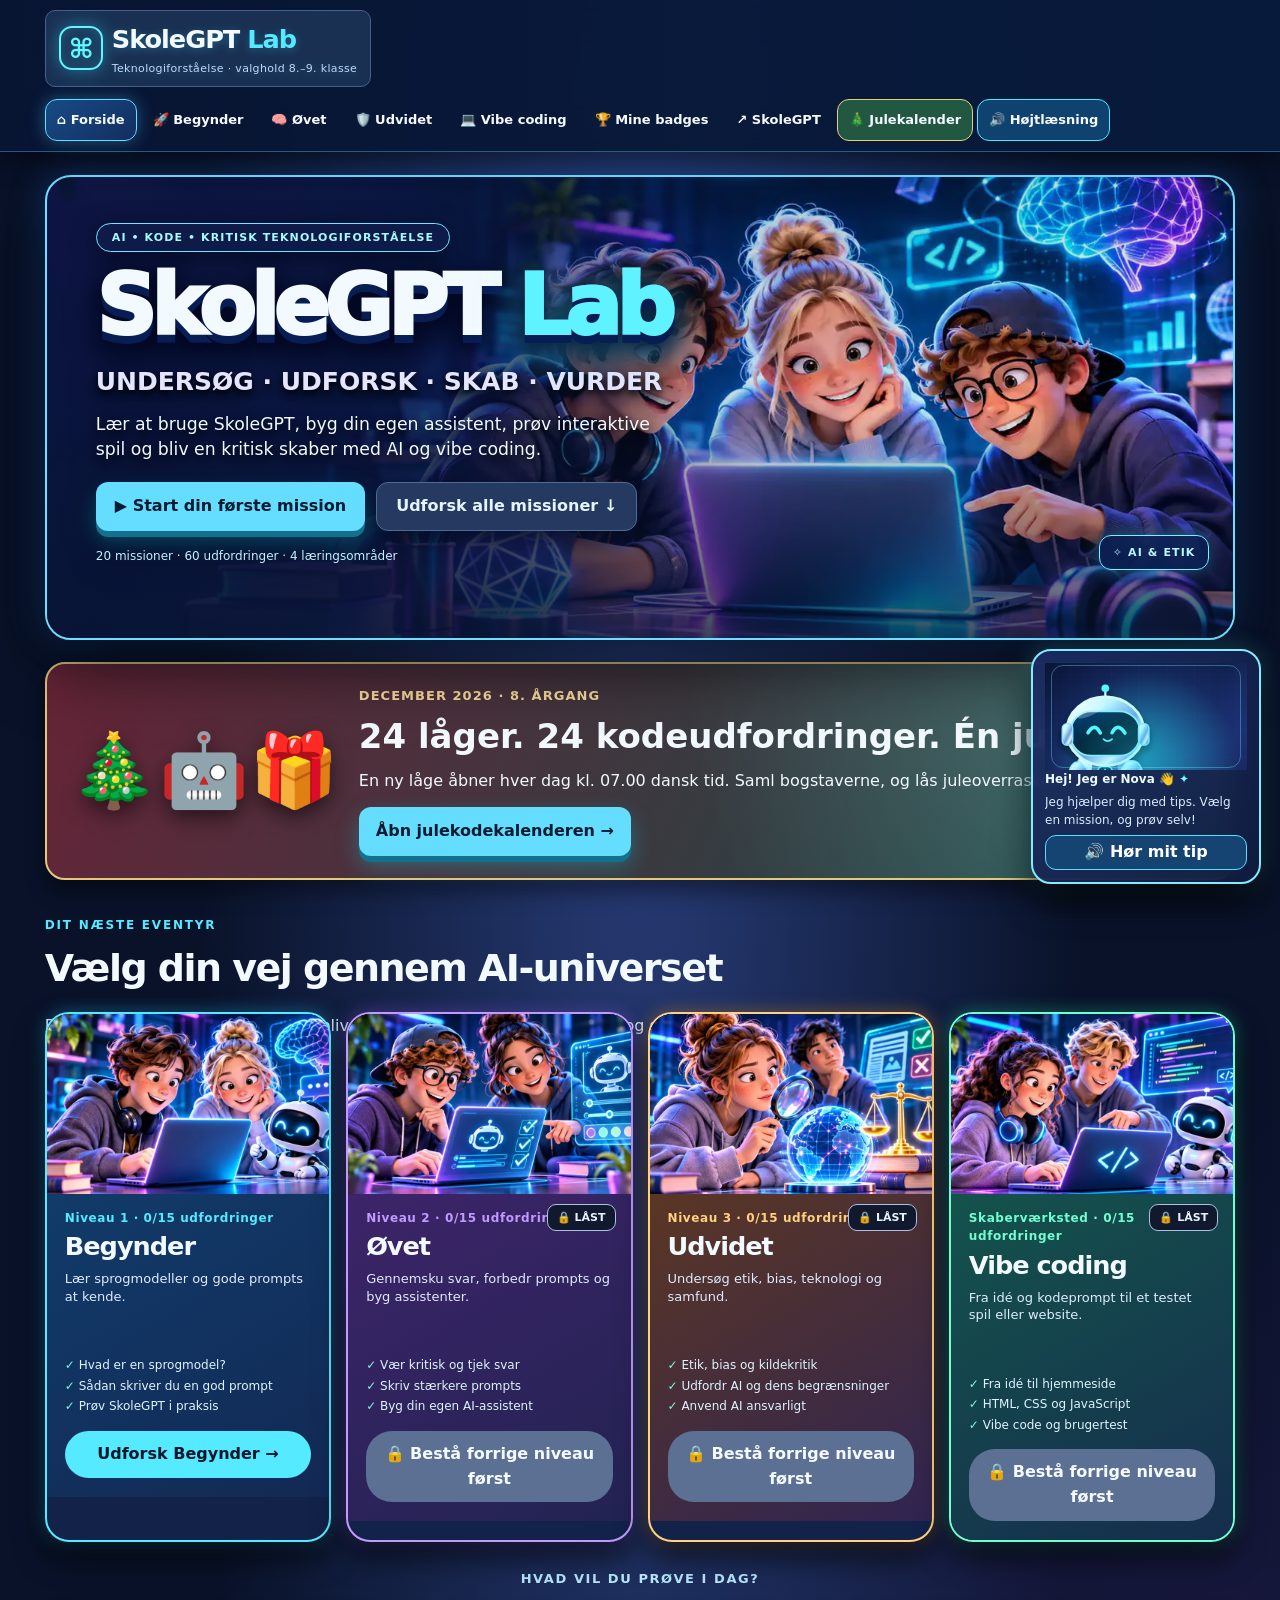
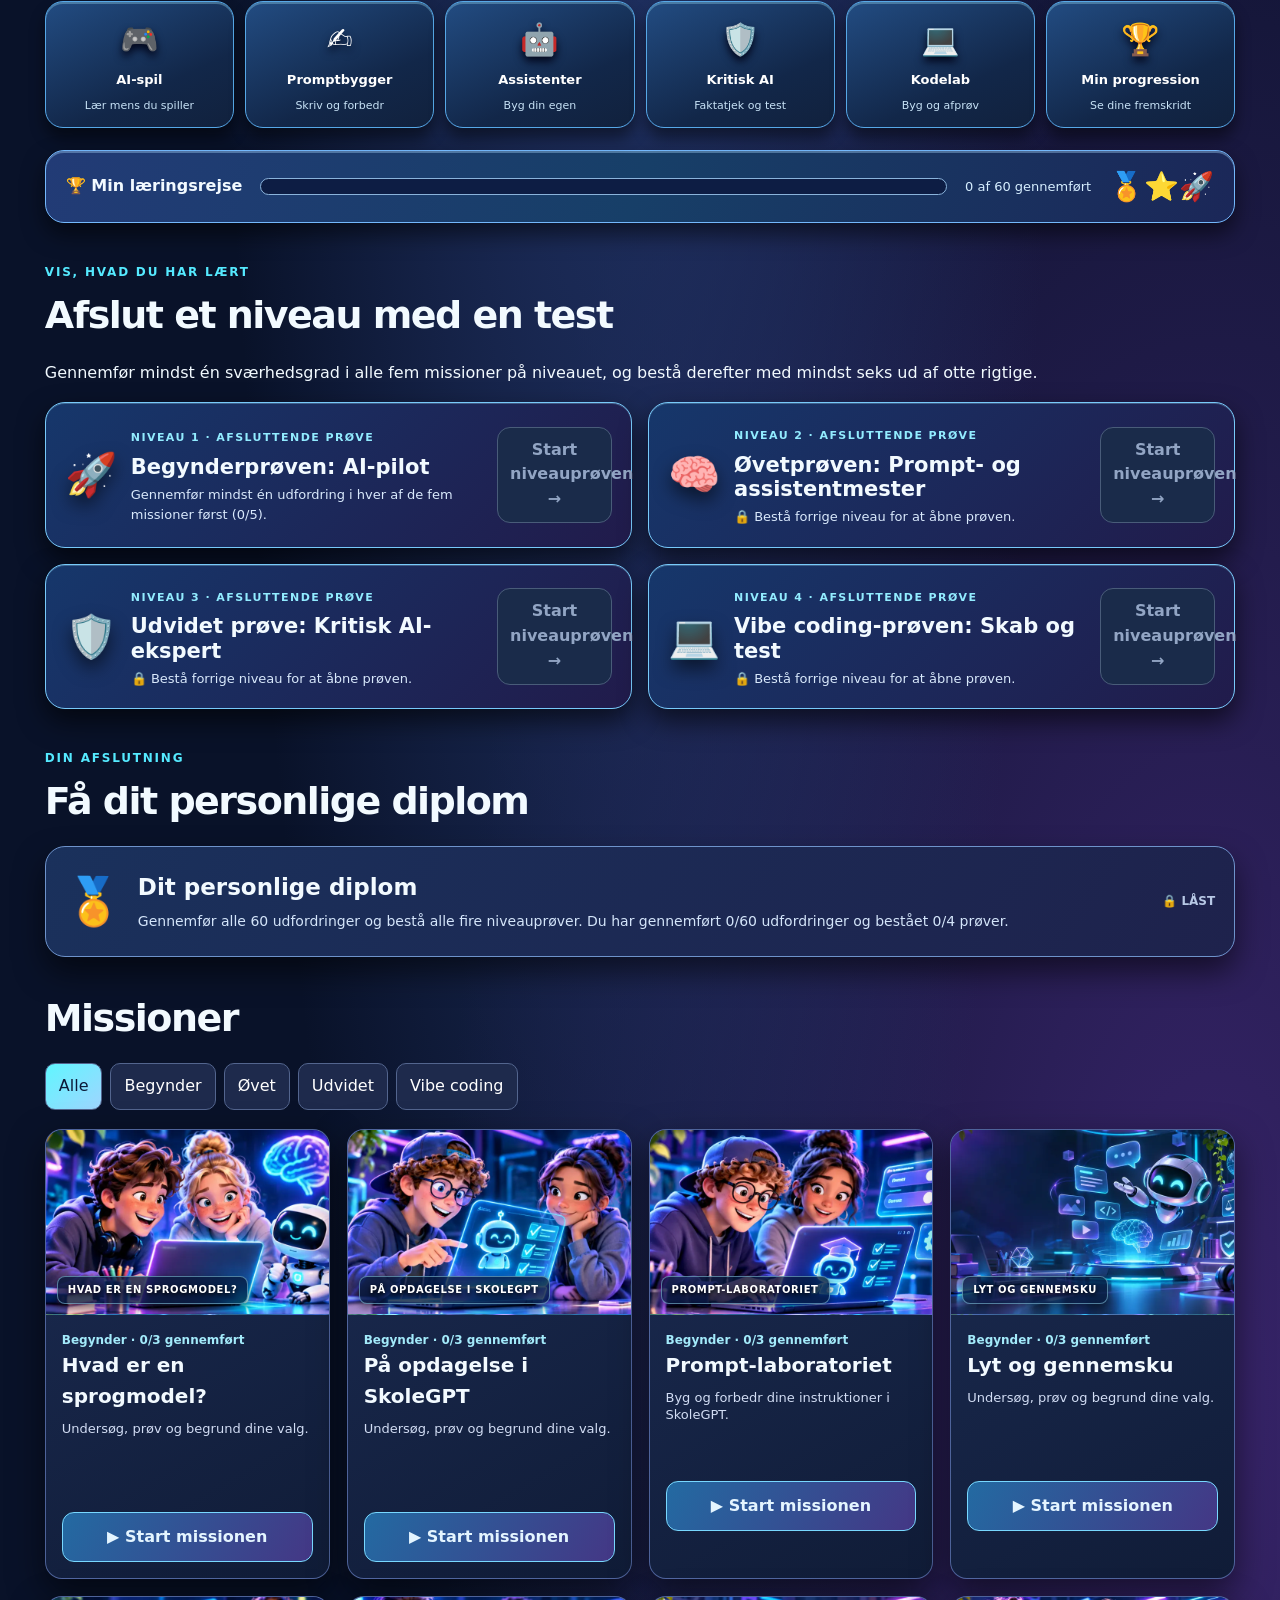
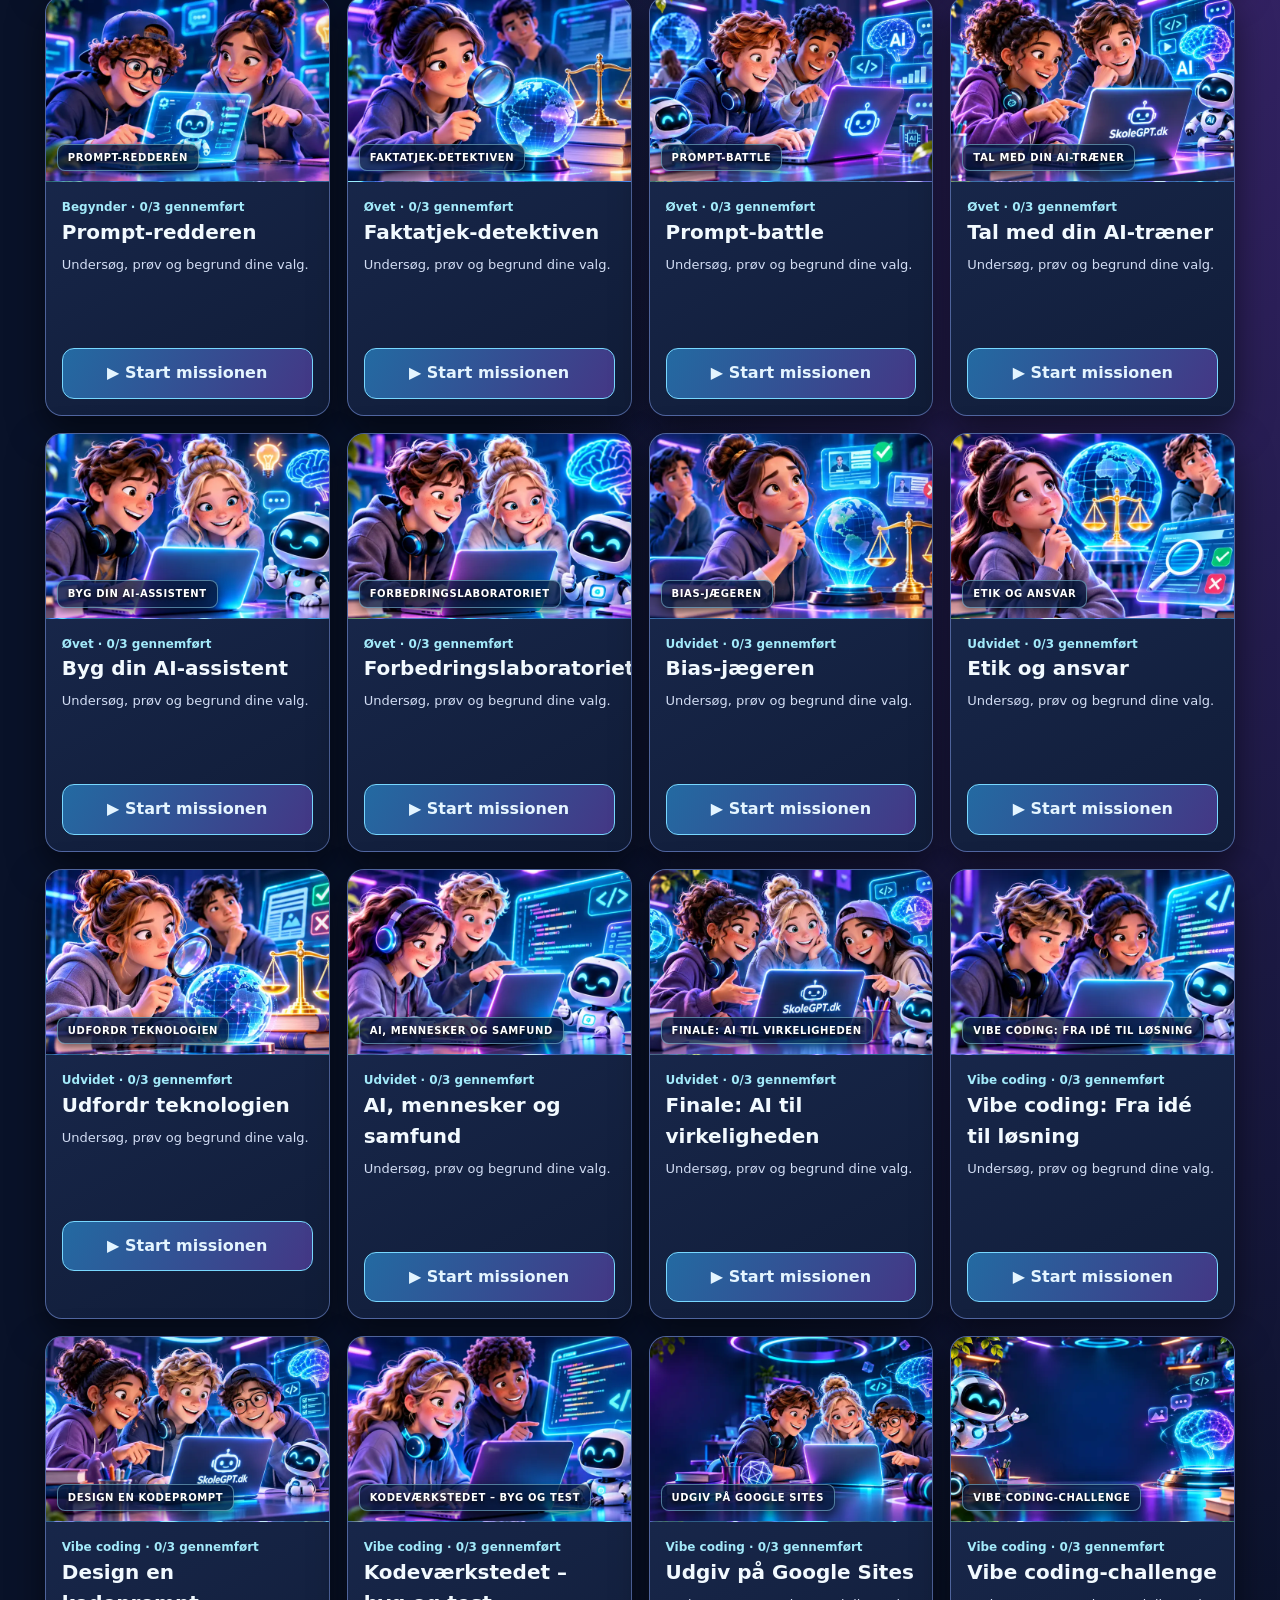
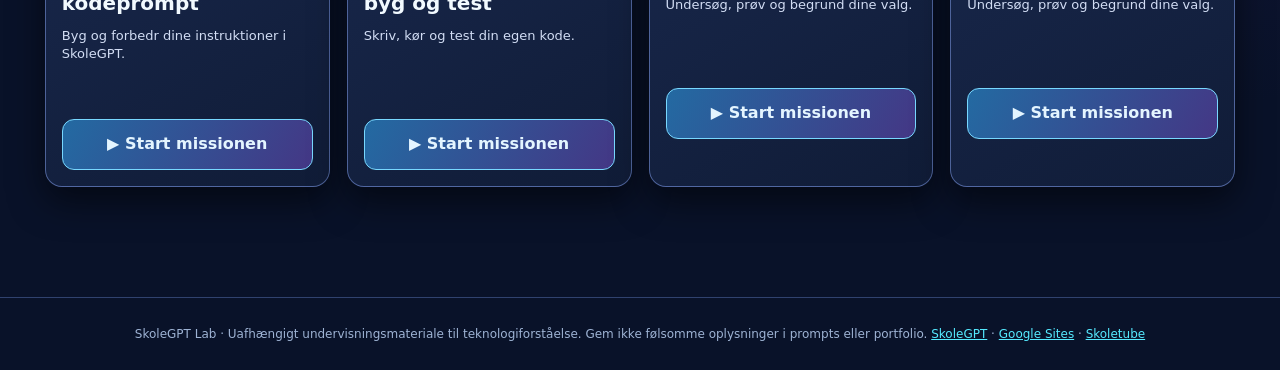
==== commit a9109070: "Publish mini diploma preview and enforce all badges for full graduation certificate" ====
--- a/index.html
+++ b/index.html
@@ -94,7 +94,7 @@
 #certificate-stage .diploma-kicker{font-size:15px}
 #certificate-stage .diploma-bottom strong{font-size:14px}
 #certificate-stage .diploma-seal{width:105px;height:105px}
-}</style><link rel="stylesheet" href="badges.css?v=1"></head><body><header class="top"><a class="logo" href="./" aria-label="SkoleGPT Lab – gå til hovedsidens start"><span class="logo-mark" aria-hidden="true">⌘</span><span>SkoleGPT <b>Lab</b><small>Teknologiforståelse · valghold 8.–9. klasse</small></span></a><nav aria-label="Hovedmenu"><button class="active" onclick="home()" title="Forside">⌂ Forside</button><button onclick="selectLevel(0)">🚀 Begynder</button><button onclick="selectLevel(1)">🧠 Øvet</button><button onclick="selectLevel(2)">🛡️ Udvidet</button><button onclick="selectLevel(3)">💻 Vibe coding</button><button onclick="progress()">🏆 Mine badges</button><a href="https://skolegpt.dk/" target="_blank" rel="noopener">↗ SkoleGPT</a><a id="christmas-nav" href="julekalender.html" style="display:none;background:#225841;border-color:#e5cf88">🎄 Julekalender</a><button class="read" onclick="readPage()">🔊 Højtlæsning</button></nav></header><main><section id="home-view"><div class="hero" role="region" aria-label="SkoleGPT Lab – AI i praksis"><div class="hero-copy"><span class="eyebrow">AI • KODE • KRITISK TEKNOLOGIFORSTÅELSE</span><h1>SkoleGPT <span>Lab</span></h1><p class="tagline">UNDERSØG · UDFORSK · SKAB · VURDER</p><p class="intro-line">Lær at bruge SkoleGPT, byg din egen assistent, prøv interaktive spil og bliv en kritisk skaber med AI og vibe coding.</p><div class="links"><button class="primary" onclick="openTask(0,0)">▶ Start din første mission</button><a class="secondary" href="#missions">Udforsk alle missioner ↓</a></div><p class="hint">20 missioner · 60 udfordringer · 4 læringsområder</p></div><span class="hero-chip left" aria-hidden="true">✧ PROMPTING</span><span class="hero-chip right" aria-hidden="true">✧ AI &amp; ETIK</span></div><section id="christmas-feature" style="display:none;margin:22px 0;padding:22px;border:2px solid #e7c879;border-radius:20px;background:radial-gradient(circle at 94% 0,#b9f6fc44,transparent 42%),linear-gradient(115deg,#662438,#144d47);box-shadow:0 12px 20px #0006"><div style="display:flex;align-items:center;gap:20px;flex-wrap:wrap"><div aria-hidden="true" style="font-size:72px;filter:drop-shadow(0 8px 10px #0008)">🎄🤖🎁</div><div style="flex:1;min-width:200px"><div style="color:#ffe1a0;font-size:13px;font-weight:900;letter-spacing:.08em">DECEMBER 2026 · 8. ÅRGANG</div><h2 style="margin:4px 0;font-size:clamp(23px,3vw,34px)">24 låger. 24 kodeudfordringer. Én julegåde.</h2><p style="margin:6px 0 14px">En ny låge åbner hver dag kl. 07.00 dansk tid. Saml bogstaverne, og lås juleoverraskelsen op.</p><a href="julekalender.html" class="primary" style="display:inline-block;text-decoration:none">Åbn julekodekalenderen →</a></div></div></section><div class="section-head"><span class="eyebrow">DIT NÆSTE EVENTYR</span><h2>Vælg din vej gennem AI-universet</h2><p>Begynd med det grundlæggende, bliv bedre til at udfordre teknologien, og skab dine egne løsninger.</p></div><div id="level-cards" class="grid"></div><div class="quick-head">Hvad vil du prøve i dag?</div><div class="quick-grid"><button class="quick-action" onclick="openTask(0,0)"><span class="symbol">🎮</span><strong>AI-spil</strong><small>Lær mens du spiller</small></button><button class="quick-action" onclick="openTask(2,0)"><span class="symbol">✍️</span><strong>Promptbygger</strong><small>Skriv og forbedr</small></button><button class="quick-action" onclick="openTask(8,0)"><span class="symbol">🤖</span><strong>Assistenter</strong><small>Byg din egen</small></button><button class="quick-action" onclick="openTask(5,0)"><span class="symbol">🛡️</span><strong>Kritisk AI</strong><small>Faktatjek og test</small></button><button class="quick-action" onclick="openTask(17,0)"><span class="symbol">💻</span><strong>Kodelab</strong><small>Byg og afprøv</small></button><button class="quick-action" onclick="progress()"><span class="symbol">🏆</span><strong>Min progression</strong><small>Se dine fremskridt</small></button></div><div class="progress-deck"><strong>🏆 Min læringsrejse</strong><div class="progress-track"><div class="bar"><i id="bar"></i></div></div><span id="total" class="progress-label"></span><span class="trophies" aria-hidden="true">🏅⭐🚀</span></div><div class="section-head" id="leveltests"><span class="eyebrow">VIS, HVAD DU HAR LÆRT</span><h2>Afslut et niveau med en test</h2><p>Gennemfør mindst én sværhedsgrad i alle fem missioner på niveauet, og bestå derefter med mindst seks ud af otte rigtige.</p></div><div id="exam-panel" aria-label="Niveauprøver"></div><div class="section-head"><span class="eyebrow">DIN AFSLUTNING</span><h2>Få dit personlige diplom</h2></div><div id="certificate-panel"></div><div class="section-head" id="missions"><h2>Missioner</h2></div><div id="filters" class="filters"></div><div id="mission-cards" class="mission-grid"></div></section><section id="task-view"><button class="back" onclick="home()">← Til missioner</button><div id="task-area"></div></section><section id="certificate-view" aria-label="Personligt diplom"><button class="back" onclick="home()">← Til forsiden</button><div class="diploma-control"><h1>Dit personlige SkoleGPT Lab-diplom</h1><p>Skriv dit navn. Du kan derefter udskrive diplomet eller gemme det som PDF. Navnet gemmes kun på denne enhed.</p><label for="certificate-name">Elevens navn</label><input id="certificate-name" type="text" maxlength="70" autocomplete="name" placeholder="Skriv dit navn"><div class="controls"><button class="primary" onclick="prepareDiploma()">👁 Vis diplom</button><button class="secondary" onclick="printDiploma()">🖨 Udskriv / Gem som PDF</button><button class="secondary" onclick="downloadDiploma()">↓ Gem diplomet som HTML</button></div><p id="certificate-error" role="status" aria-live="polite"></p><p class="hint">Vil du gemme det online? Vælg “Gem som PDF” i udskriftsvinduet, og upload filen til dit Google Drev. Der uploades ikke automatisk personoplysninger.</p></div><div id="certificate-stage-wrap"></div></section><section id="exam-view"><button class="back" onclick="endExam()">← Til missioner</button><div id="exam-content"></div></section><section id="progress-view"><button class="back" onclick="home()">← Til missioner</button><h1>Min progression</h1><div class="achievement-layout"><div class="achievement-progress-column"><div id="progress-body"></div><div id="exam-progress"></div><div id="certificate-progress"></div></div><div class="achievement-wall-column"><div id="badge-wall" aria-live="polite" aria-label="Mine opnåede og låste badges"></div></div></div><div class="controls"><button class="primary" onclick="exportNotes()">↓ Hent portfolio</button><button class="secondary" onclick="resetAll()">Nulstil lokale fremskridt</button></div></section></main><aside class="helper" aria-label="Nova, din digitale makker"><div class="nova-window" aria-hidden="true"></div><div class="nova-bubble">Hej! Jeg er Nova 👋</div><p id="helper-text">Jeg hjælper dig med tips. Vælg en mission, og prøv selv!</p><button class="nova-name" onclick="speak(document.getElementById('helper-text').textContent)" aria-label="Læs Novas tip højt">🔊 Hør mit tip</button></aside><footer>SkoleGPT Lab · Uafhængigt undervisningsmateriale til teknologiforståelse. Gem ikke følsomme oplysninger i prompts eller portfolio. <a href="https://skolegpt.dk/">SkoleGPT</a> · <a href="https://sites.google.com/">Google Sites</a> · <a href="https://www.skoletube.dk/">Skoletube</a></footer><script>
+}</style><link rel="stylesheet" href="badges.css?v=2"></head><body><header class="top"><a class="logo" href="./" aria-label="SkoleGPT Lab – gå til hovedsidens start"><span class="logo-mark" aria-hidden="true">⌘</span><span>SkoleGPT <b>Lab</b><small>Teknologiforståelse · valghold 8.–9. klasse</small></span></a><nav aria-label="Hovedmenu"><button class="active" onclick="home()" title="Forside">⌂ Forside</button><button onclick="selectLevel(0)">🚀 Begynder</button><button onclick="selectLevel(1)">🧠 Øvet</button><button onclick="selectLevel(2)">🛡️ Udvidet</button><button onclick="selectLevel(3)">💻 Vibe coding</button><button onclick="progress()">🏆 Mine badges</button><a href="https://skolegpt.dk/" target="_blank" rel="noopener">↗ SkoleGPT</a><a id="christmas-nav" href="julekalender.html" style="display:none;background:#225841;border-color:#e5cf88">🎄 Julekalender</a><button class="read" onclick="readPage()">🔊 Højtlæsning</button></nav></header><main><section id="home-view"><div class="hero" role="region" aria-label="SkoleGPT Lab – AI i praksis"><div class="hero-copy"><span class="eyebrow">AI • KODE • KRITISK TEKNOLOGIFORSTÅELSE</span><h1>SkoleGPT <span>Lab</span></h1><p class="tagline">UNDERSØG · UDFORSK · SKAB · VURDER</p><p class="intro-line">Lær at bruge SkoleGPT, byg din egen assistent, prøv interaktive spil og bliv en kritisk skaber med AI og vibe coding.</p><div class="links"><button class="primary" onclick="openTask(0,0)">▶ Start din første mission</button><a class="secondary" href="#missions">Udforsk alle missioner ↓</a></div><p class="hint">20 missioner · 60 udfordringer · 4 læringsområder</p></div><span class="hero-chip left" aria-hidden="true">✧ PROMPTING</span><span class="hero-chip right" aria-hidden="true">✧ AI &amp; ETIK</span></div><section id="christmas-feature" style="display:none;margin:22px 0;padding:22px;border:2px solid #e7c879;border-radius:20px;background:radial-gradient(circle at 94% 0,#b9f6fc44,transparent 42%),linear-gradient(115deg,#662438,#144d47);box-shadow:0 12px 20px #0006"><div style="display:flex;align-items:center;gap:20px;flex-wrap:wrap"><div aria-hidden="true" style="font-size:72px;filter:drop-shadow(0 8px 10px #0008)">🎄🤖🎁</div><div style="flex:1;min-width:200px"><div style="color:#ffe1a0;font-size:13px;font-weight:900;letter-spacing:.08em">DECEMBER 2026 · 8. ÅRGANG</div><h2 style="margin:4px 0;font-size:clamp(23px,3vw,34px)">24 låger. 24 kodeudfordringer. Én julegåde.</h2><p style="margin:6px 0 14px">En ny låge åbner hver dag kl. 07.00 dansk tid. Saml bogstaverne, og lås juleoverraskelsen op.</p><a href="julekalender.html" class="primary" style="display:inline-block;text-decoration:none">Åbn julekodekalenderen →</a></div></div></section><div class="section-head"><span class="eyebrow">DIT NÆSTE EVENTYR</span><h2>Vælg din vej gennem AI-universet</h2><p>Begynd med det grundlæggende, bliv bedre til at udfordre teknologien, og skab dine egne løsninger.</p></div><div id="level-cards" class="grid"></div><div class="quick-head">Hvad vil du prøve i dag?</div><div class="quick-grid"><button class="quick-action" onclick="openTask(0,0)"><span class="symbol">🎮</span><strong>AI-spil</strong><small>Lær mens du spiller</small></button><button class="quick-action" onclick="openTask(2,0)"><span class="symbol">✍️</span><strong>Promptbygger</strong><small>Skriv og forbedr</small></button><button class="quick-action" onclick="openTask(8,0)"><span class="symbol">🤖</span><strong>Assistenter</strong><small>Byg din egen</small></button><button class="quick-action" onclick="openTask(5,0)"><span class="symbol">🛡️</span><strong>Kritisk AI</strong><small>Faktatjek og test</small></button><button class="quick-action" onclick="openTask(17,0)"><span class="symbol">💻</span><strong>Kodelab</strong><small>Byg og afprøv</small></button><button class="quick-action" onclick="progress()"><span class="symbol">🏆</span><strong>Min progression</strong><small>Se dine fremskridt</small></button></div><div class="progress-deck"><strong>🏆 Min læringsrejse</strong><div class="progress-track"><div class="bar"><i id="bar"></i></div></div><span id="total" class="progress-label"></span><span class="trophies" aria-hidden="true">🏅⭐🚀</span></div><div class="section-head" id="leveltests"><span class="eyebrow">VIS, HVAD DU HAR LÆRT</span><h2>Afslut et niveau med en test</h2><p>Gennemfør mindst én sværhedsgrad i alle fem missioner på niveauet, og bestå derefter med mindst seks ud af otte rigtige.</p></div><div id="exam-panel" aria-label="Niveauprøver"></div><div class="section-head"><span class="eyebrow">DIN AFSLUTNING</span><h2>Få dit personlige diplom</h2></div><div id="certificate-panel"></div><div class="section-head" id="missions"><h2>Missioner</h2></div><div id="filters" class="filters"></div><div id="mission-cards" class="mission-grid"></div></section><section id="task-view"><button class="back" onclick="home()">← Til missioner</button><div id="task-area"></div></section><section id="certificate-view" aria-label="Personligt diplom"><button class="back" onclick="home()">← Til forsiden</button><div class="diploma-control"><h1>Dit personlige SkoleGPT Lab-diplom</h1><p>Skriv dit navn. Du kan derefter udskrive diplomet eller gemme det som PDF. Navnet gemmes kun på denne enhed.</p><label for="certificate-name">Elevens navn</label><input id="certificate-name" type="text" maxlength="70" autocomplete="name" placeholder="Skriv dit navn"><div class="controls"><button class="primary" onclick="prepareDiploma()">👁 Vis diplom</button><button class="secondary" onclick="printDiploma()">🖨 Udskriv / Gem som PDF</button><button class="secondary" onclick="downloadDiploma()">↓ Gem diplomet som HTML</button></div><p id="certificate-error" role="status" aria-live="polite"></p><p class="hint">Vil du gemme det online? Vælg “Gem som PDF” i udskriftsvinduet, og upload filen til dit Google Drev. Der uploades ikke automatisk personoplysninger.</p></div><div id="certificate-stage-wrap"></div></section><section id="exam-view"><button class="back" onclick="endExam()">← Til missioner</button><div id="exam-content"></div></section><section id="progress-view"><button class="back" onclick="home()">← Til missioner</button><h1>Min progression</h1><div class="achievement-layout"><div class="achievement-progress-column"><div id="progress-body"></div><div id="exam-progress"></div><div id="certificate-progress"></div></div><div class="achievement-wall-column"><div id="badge-wall" aria-live="polite" aria-label="Mine opnåede og låste badges"></div></div></div><div class="controls"><button class="primary" onclick="exportNotes()">↓ Hent portfolio</button><button class="secondary" onclick="resetAll()">Nulstil lokale fremskridt</button></div></section></main><aside class="helper" aria-label="Nova, din digitale makker"><div class="nova-window" aria-hidden="true"></div><div class="nova-bubble">Hej! Jeg er Nova 👋</div><p id="helper-text">Jeg hjælper dig med tips. Vælg en mission, og prøv selv!</p><button class="nova-name" onclick="speak(document.getElementById('helper-text').textContent)" aria-label="Læs Novas tip højt">🔊 Hør mit tip</button></aside><footer>SkoleGPT Lab · Uafhængigt undervisningsmateriale til teknologiforståelse. Gem ikke følsomme oplysninger i prompts eller portfolio. <a href="https://skolegpt.dk/">SkoleGPT</a> · <a href="https://sites.google.com/">Google Sites</a> · <a href="https://www.skoletube.dk/">Skoletube</a></footer><script>
 'use strict';
 const levels=[['Begynder','🚀','#17c8f8','Lær sprogmodeller og gode prompts at kende.'],['Øvet','🧠','#ad79ff','Gennemsku svar, forbedr prompts og byg assistenter.'],['Udvidet','🛡️','#ffaf55','Undersøg etik, bias, teknologi og samfund.'],['Vibe coding','💻','#38e8b8','Fra idé og kodeprompt til et testet spil eller website.']];
 const M=[
@@ -170,4 +170,4 @@
 home();
 function christmasVisibility(){const p=new Intl.DateTimeFormat('en-GB',{timeZone:'Europe/Copenhagen',year:'numeric',month:'2-digit',day:'2-digit'}).formatToParts(new Date());let d=Object.fromEntries(p.map(x=>[x.type,Number(x.value)]));const show=d.year===2026&&(d.month===11&&d.day>=24||d.month===12&&d.day<=25);el('christmas-feature').style.display=show?'block':'none';el('christmas-nav').style.display=show?'inline-block':'none'}
 christmasVisibility();setInterval(christmasVisibility,60000);
-</script><script src="assessment-quality.js?v=4"></script><script src="exams.js?v=1"></script><script src="exam-quality.js?v=4"></script><script src="certificate.js?v=3"></script><script src="badges.js?v=1"></script><div id="badge-toast" role="status" aria-live="polite" hidden></div></body></html>+</script><script src="assessment-quality.js?v=4"></script><script src="exams.js?v=1"></script><script src="exam-quality.js?v=4"></script><script src="certificate.js?v=4"></script><script src="badges.js?v=2"></script><div id="badge-toast" role="status" aria-live="polite" hidden></div></body></html>
--- a/badges.css
+++ b/badges.css
@@ -71,3 +71,27 @@
 @media(max-width:870px){.achievement-layout{grid-template-columns:1fr}.achievement-progress-column{order:2}.achievement-wall-column{order:1}.achievement-stats{grid-template-columns:repeat(3,1fr)}.achievement-stats>div{display:block;text-align:center}.achievement-stats span{display:block;text-align:center}}
 @media(max-width:650px){.achievement-grid{grid-template-columns:repeat(2,minmax(0,1fr))}.achievement-wall-column{padding:14px 11px}.achievement-stats{grid-template-columns:1fr}.badge-wall-head{gap:8px}.badge-count{min-width:78px}.badge-count>span{font-size:28px}.badge-count small{font-size:7px}.achievement-description{min-height:34px}#badge-toast{width:min(95vw,600px)}#badge-toast button{font-size:11px}}
 @media(prefers-reduced-motion:reduce){.achievement,.badge-pop{transition:none!important;animation:none!important}}
+
+/* Miniature graduation diploma at the bottom of the blue badges vault */
+.badge-diploma-section{margin-top:30px;padding-top:22px;border-top:1px solid #86b0dd66}
+.badge-diploma-mini{aspect-ratio:297/210;margin:10px auto 0;max-width:660px;width:100%;background:radial-gradient(ellipse at 50% 22%,#2a4e8a 0,#172e60 55%,#0b1939 100%);border:clamp(5px,1.1vw,10px) solid #f7d383;box-shadow:0 17px 34px #000b,0 0 28px #d3a84c50,inset 0 0 26px #e6c17d33;display:grid;place-items:stretch;position:relative;overflow:hidden;transform:translateZ(0)}
+.badge-diploma-mini-inner{position:relative;display:flex;flex-direction:column;justify-content:space-around;align-items:center;text-align:center;inset:auto;border:2px solid #dcb975;margin:2%;padding:2.5%;font-family:Georgia,'Times New Roman',serif;color:#fff4df}
+.badge-diploma-mini-inner:before{content:'✦';font-size:clamp(15px,3vw,34px);color:#f6d186a9;position:absolute;left:5%;top:12%}
+.badge-diploma-mini-inner:after{content:'✦';font-size:clamp(15px,3vw,34px);color:#f6d186a9;position:absolute;right:5%;top:12%}
+.badge-diploma-mini-top{font:850 clamp(7px,1.15vw,13px) system-ui,sans-serif;letter-spacing:.16em;color:#ffe29f;white-space:normal}
+.badge-diploma-mini-stars{color:#f4cf77;letter-spacing:.5em;font-size:clamp(10px,1.7vw,19px)}
+.badge-diploma-mini-heading{font-size:clamp(28px,6.5vw,75px);line-height:1;font-weight:800;letter-spacing:.14em;color:#fff2d3;text-shadow:0 3px #8c6c3d}
+.badge-diploma-mini-sub{font:750 clamp(8px,1.1vw,13px) system-ui,sans-serif;letter-spacing:.18em;color:#bddfff}
+.badge-diploma-mini-name{max-width:92%;font-size:clamp(20px,3.9vw,50px);line-height:1.05;overflow-wrap:anywhere;border-bottom:2px solid #edcc7e;padding:0 7% 1%}
+.badge-diploma-mini-intro{font:clamp(10px,1.35vw,15px)/1.3 system-ui,sans-serif;color:#e1eafe}
+.badge-diploma-mini-competencies{display:grid;grid-template-columns:repeat(2,1fr);gap:5px 17px;width:95%;font:650 clamp(9px,1.2vw,14px) system-ui,sans-serif;color:#c7efff;text-align:left;max-width:490px}
+.badge-diploma-mini-bottom{display:flex;justify-content:space-between;align-items:center;gap:14px;width:93%;font:700 clamp(8px,1.1vw,12px) system-ui,sans-serif;letter-spacing:.06em;color:#f0daae}
+.badge-diploma-mini-seal{display:grid;place-items:center;line-height:1.1;width:clamp(49px,7vw,74px);height:clamp(49px,7vw,74px);flex-shrink:0;border:3px double #ffe2a2;border-radius:50%;background:radial-gradient(circle,#a78543,#785b29);color:#fff6d9;font-size:clamp(11px,1.7vw,20px);box-shadow:0 0 18px #ffd6868c}
+.badge-diploma-mini-seal small{font-size:clamp(6px,.85vw,9px)}
+.badge-diploma-callout{margin:14px 2px 0;text-align:center}
+.badge-diploma-callout p{font-size:13px;color:#dbeafa;margin:0 0 11px}
+.badge-diploma-lock{display:inline-block;border:1px solid #6582b6;border-radius:100px;padding:9px 15px;color:#c5d6f2;background:#15294b;font-size:12px;font-weight:850}
+.badge-diploma-button{background:linear-gradient(125deg,#f5c973,#ffe6a7,#e5af4e);border:2px solid #ffebbb;box-shadow:0 7px 18px #0008,0 0 17px #eab54a70;border-radius:15px;padding:12px 19px;color:#182649;font-size:14px;font-weight:900}
+.badge-diploma-button:hover{filter:brightness(1.08);transform:translateY(-2px)}
+@media(max-width:650px){.badge-diploma-mini-top{font-size:7px}.badge-diploma-mini-heading{font-size:9vw}.badge-diploma-mini-name{font-size:5.5vw}.badge-diploma-mini-intro{font-size:9px}.badge-diploma-mini-competencies{font-size:8px;gap:3px 7px}.badge-diploma-mini-bottom{font-size:7px}.badge-diploma-mini-seal{height:50px;width:50px;font-size:13px}}
+@media print{.badge-diploma-section{display:none!important}}
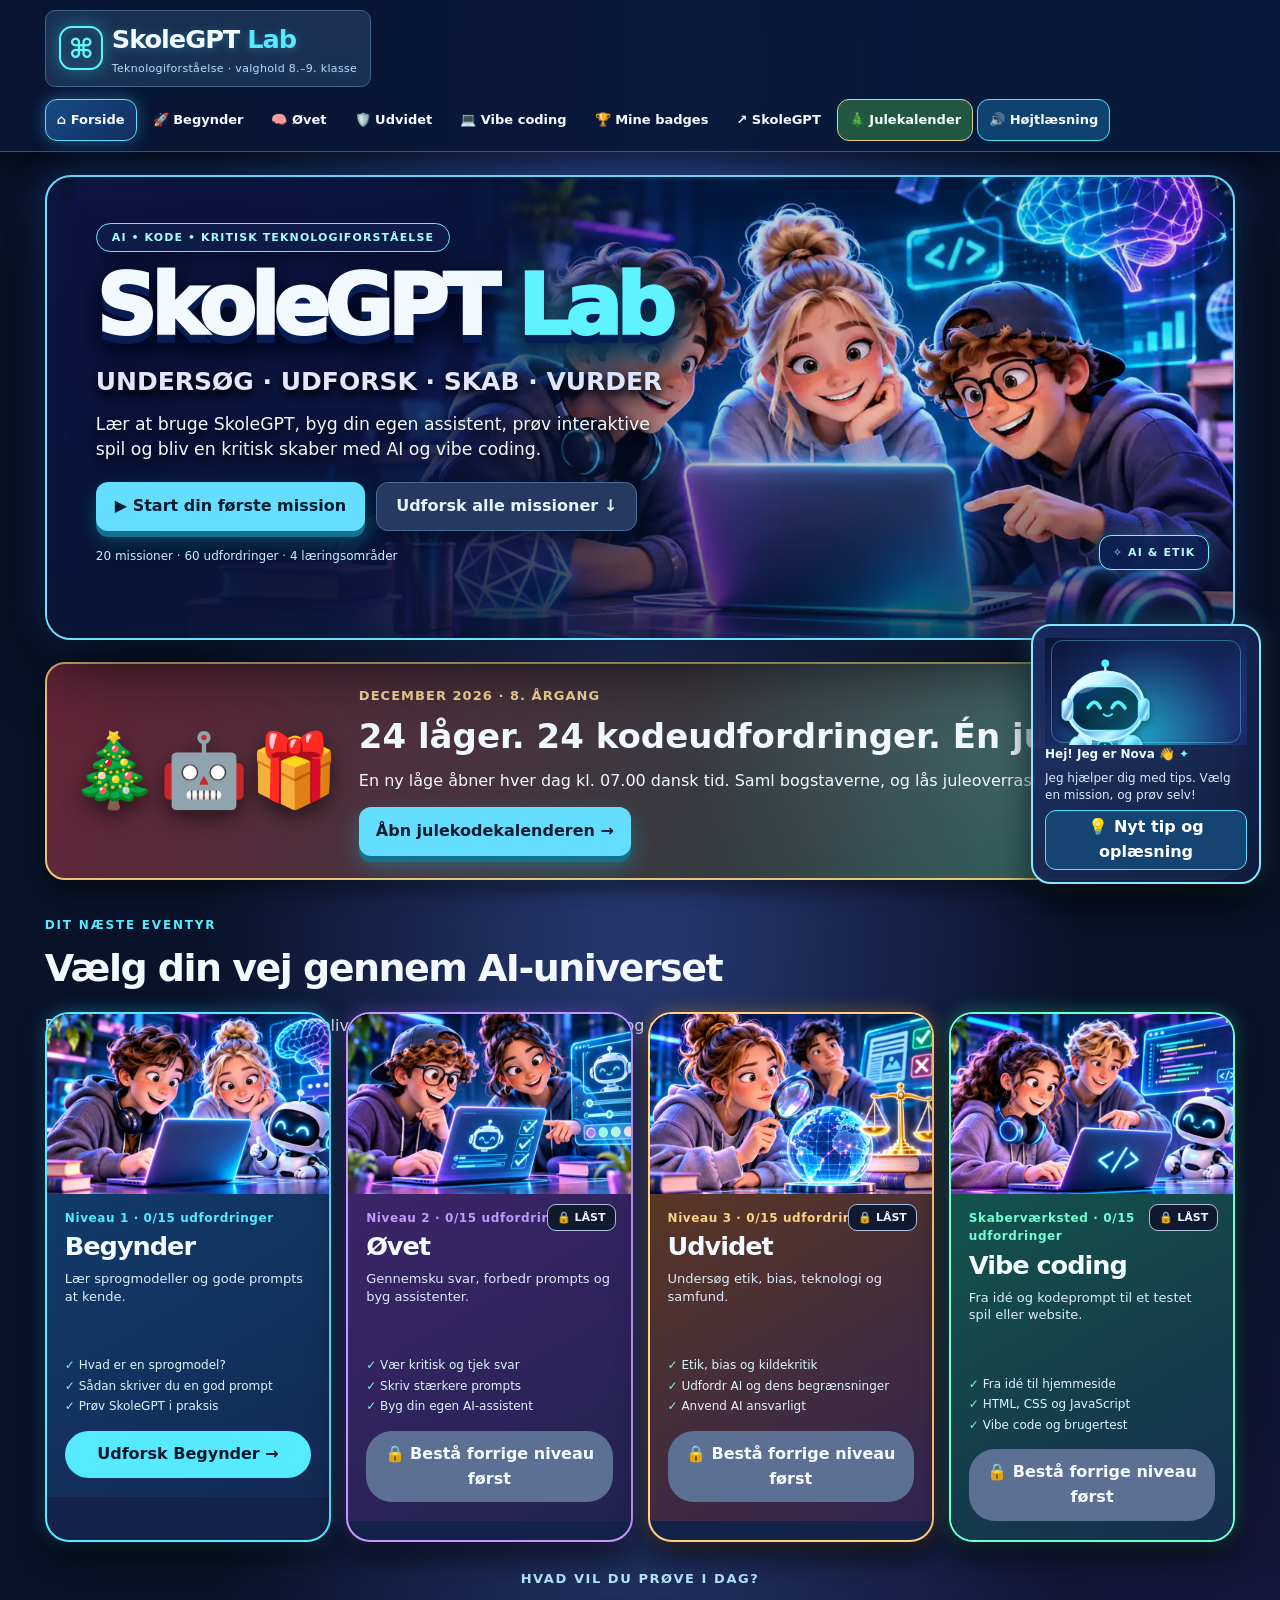
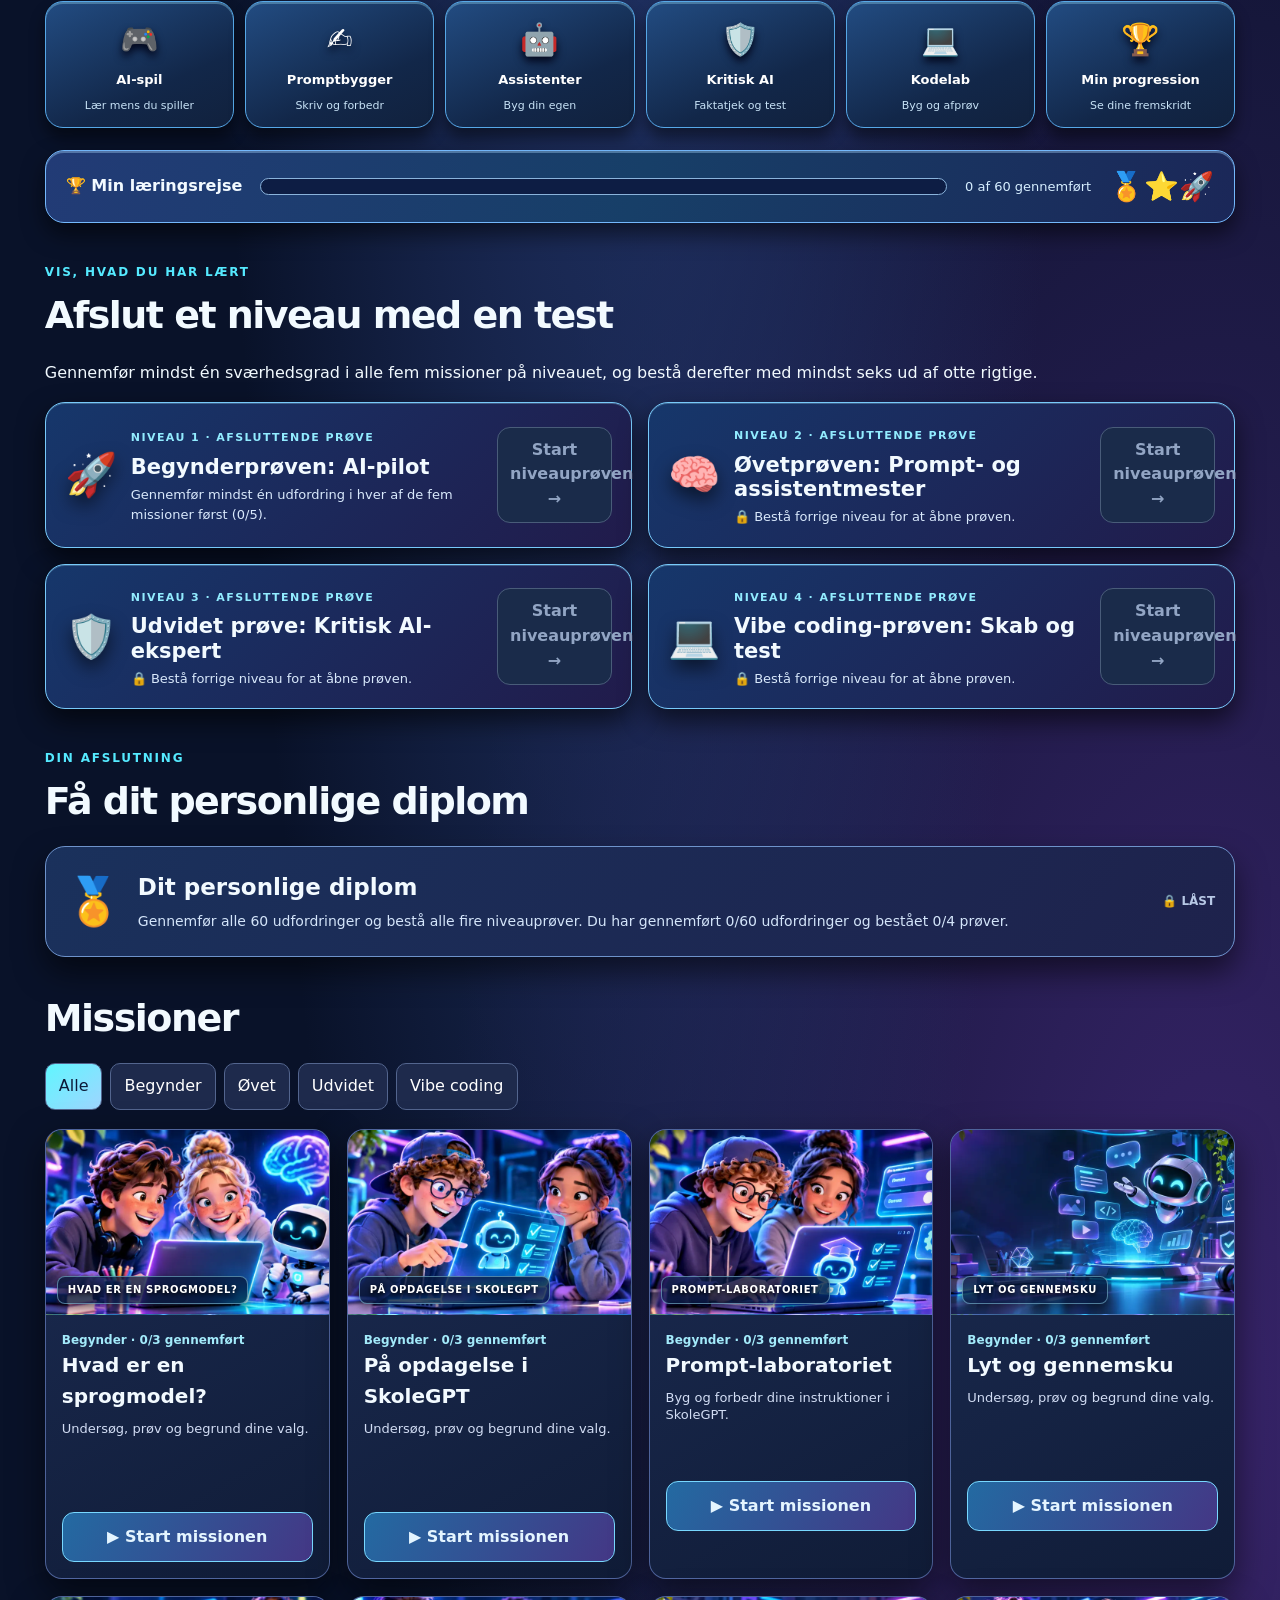
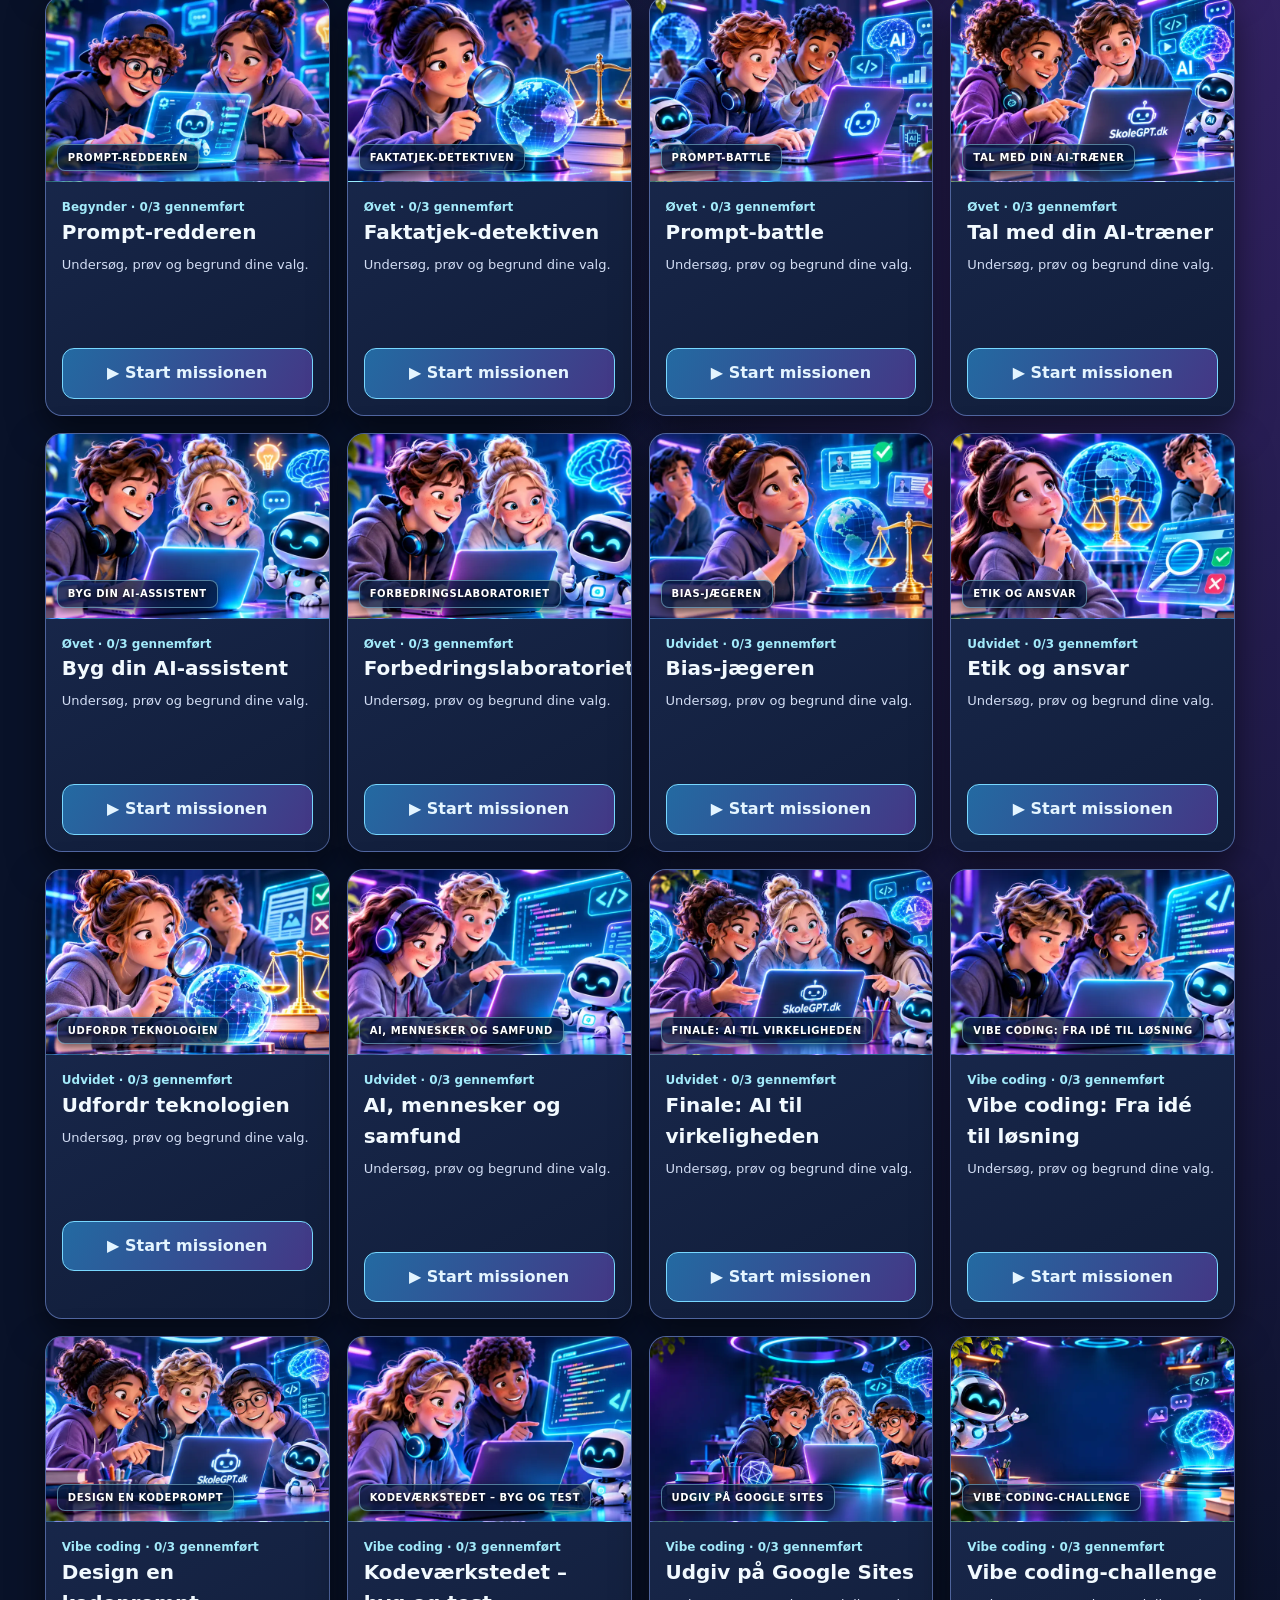
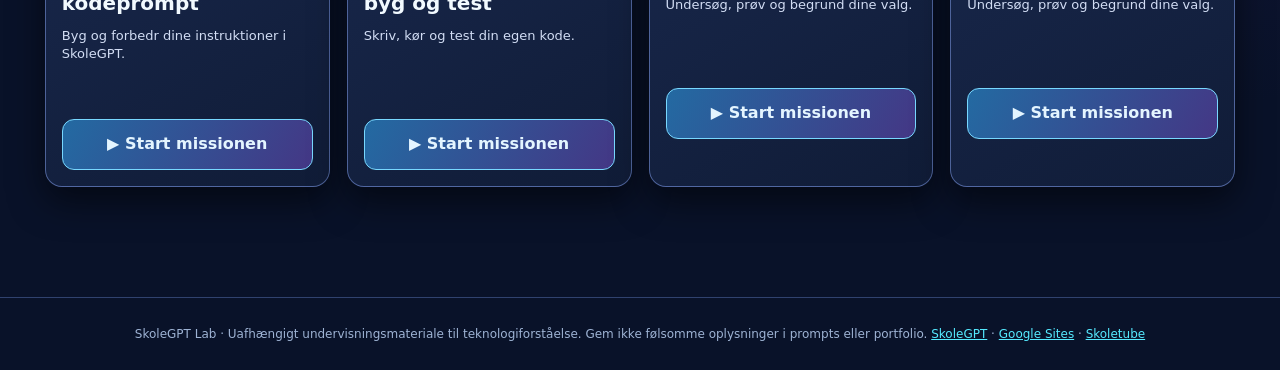
==== commit 5aa52dcd: "Wire Nova buttons to rotate tailored hints for every challenge instead of repeating static message" ====
--- a/index.html
+++ b/index.html
@@ -94,7 +94,7 @@
 #certificate-stage .diploma-kicker{font-size:15px}
 #certificate-stage .diploma-bottom strong{font-size:14px}
 #certificate-stage .diploma-seal{width:105px;height:105px}
-}</style><link rel="stylesheet" href="badges.css?v=2"></head><body><header class="top"><a class="logo" href="./" aria-label="SkoleGPT Lab – gå til hovedsidens start"><span class="logo-mark" aria-hidden="true">⌘</span><span>SkoleGPT <b>Lab</b><small>Teknologiforståelse · valghold 8.–9. klasse</small></span></a><nav aria-label="Hovedmenu"><button class="active" onclick="home()" title="Forside">⌂ Forside</button><button onclick="selectLevel(0)">🚀 Begynder</button><button onclick="selectLevel(1)">🧠 Øvet</button><button onclick="selectLevel(2)">🛡️ Udvidet</button><button onclick="selectLevel(3)">💻 Vibe coding</button><button onclick="progress()">🏆 Mine badges</button><a href="https://skolegpt.dk/" target="_blank" rel="noopener">↗ SkoleGPT</a><a id="christmas-nav" href="julekalender.html" style="display:none;background:#225841;border-color:#e5cf88">🎄 Julekalender</a><button class="read" onclick="readPage()">🔊 Højtlæsning</button></nav></header><main><section id="home-view"><div class="hero" role="region" aria-label="SkoleGPT Lab – AI i praksis"><div class="hero-copy"><span class="eyebrow">AI • KODE • KRITISK TEKNOLOGIFORSTÅELSE</span><h1>SkoleGPT <span>Lab</span></h1><p class="tagline">UNDERSØG · UDFORSK · SKAB · VURDER</p><p class="intro-line">Lær at bruge SkoleGPT, byg din egen assistent, prøv interaktive spil og bliv en kritisk skaber med AI og vibe coding.</p><div class="links"><button class="primary" onclick="openTask(0,0)">▶ Start din første mission</button><a class="secondary" href="#missions">Udforsk alle missioner ↓</a></div><p class="hint">20 missioner · 60 udfordringer · 4 læringsområder</p></div><span class="hero-chip left" aria-hidden="true">✧ PROMPTING</span><span class="hero-chip right" aria-hidden="true">✧ AI &amp; ETIK</span></div><section id="christmas-feature" style="display:none;margin:22px 0;padding:22px;border:2px solid #e7c879;border-radius:20px;background:radial-gradient(circle at 94% 0,#b9f6fc44,transparent 42%),linear-gradient(115deg,#662438,#144d47);box-shadow:0 12px 20px #0006"><div style="display:flex;align-items:center;gap:20px;flex-wrap:wrap"><div aria-hidden="true" style="font-size:72px;filter:drop-shadow(0 8px 10px #0008)">🎄🤖🎁</div><div style="flex:1;min-width:200px"><div style="color:#ffe1a0;font-size:13px;font-weight:900;letter-spacing:.08em">DECEMBER 2026 · 8. ÅRGANG</div><h2 style="margin:4px 0;font-size:clamp(23px,3vw,34px)">24 låger. 24 kodeudfordringer. Én julegåde.</h2><p style="margin:6px 0 14px">En ny låge åbner hver dag kl. 07.00 dansk tid. Saml bogstaverne, og lås juleoverraskelsen op.</p><a href="julekalender.html" class="primary" style="display:inline-block;text-decoration:none">Åbn julekodekalenderen →</a></div></div></section><div class="section-head"><span class="eyebrow">DIT NÆSTE EVENTYR</span><h2>Vælg din vej gennem AI-universet</h2><p>Begynd med det grundlæggende, bliv bedre til at udfordre teknologien, og skab dine egne løsninger.</p></div><div id="level-cards" class="grid"></div><div class="quick-head">Hvad vil du prøve i dag?</div><div class="quick-grid"><button class="quick-action" onclick="openTask(0,0)"><span class="symbol">🎮</span><strong>AI-spil</strong><small>Lær mens du spiller</small></button><button class="quick-action" onclick="openTask(2,0)"><span class="symbol">✍️</span><strong>Promptbygger</strong><small>Skriv og forbedr</small></button><button class="quick-action" onclick="openTask(8,0)"><span class="symbol">🤖</span><strong>Assistenter</strong><small>Byg din egen</small></button><button class="quick-action" onclick="openTask(5,0)"><span class="symbol">🛡️</span><strong>Kritisk AI</strong><small>Faktatjek og test</small></button><button class="quick-action" onclick="openTask(17,0)"><span class="symbol">💻</span><strong>Kodelab</strong><small>Byg og afprøv</small></button><button class="quick-action" onclick="progress()"><span class="symbol">🏆</span><strong>Min progression</strong><small>Se dine fremskridt</small></button></div><div class="progress-deck"><strong>🏆 Min læringsrejse</strong><div class="progress-track"><div class="bar"><i id="bar"></i></div></div><span id="total" class="progress-label"></span><span class="trophies" aria-hidden="true">🏅⭐🚀</span></div><div class="section-head" id="leveltests"><span class="eyebrow">VIS, HVAD DU HAR LÆRT</span><h2>Afslut et niveau med en test</h2><p>Gennemfør mindst én sværhedsgrad i alle fem missioner på niveauet, og bestå derefter med mindst seks ud af otte rigtige.</p></div><div id="exam-panel" aria-label="Niveauprøver"></div><div class="section-head"><span class="eyebrow">DIN AFSLUTNING</span><h2>Få dit personlige diplom</h2></div><div id="certificate-panel"></div><div class="section-head" id="missions"><h2>Missioner</h2></div><div id="filters" class="filters"></div><div id="mission-cards" class="mission-grid"></div></section><section id="task-view"><button class="back" onclick="home()">← Til missioner</button><div id="task-area"></div></section><section id="certificate-view" aria-label="Personligt diplom"><button class="back" onclick="home()">← Til forsiden</button><div class="diploma-control"><h1>Dit personlige SkoleGPT Lab-diplom</h1><p>Skriv dit navn. Du kan derefter udskrive diplomet eller gemme det som PDF. Navnet gemmes kun på denne enhed.</p><label for="certificate-name">Elevens navn</label><input id="certificate-name" type="text" maxlength="70" autocomplete="name" placeholder="Skriv dit navn"><div class="controls"><button class="primary" onclick="prepareDiploma()">👁 Vis diplom</button><button class="secondary" onclick="printDiploma()">🖨 Udskriv / Gem som PDF</button><button class="secondary" onclick="downloadDiploma()">↓ Gem diplomet som HTML</button></div><p id="certificate-error" role="status" aria-live="polite"></p><p class="hint">Vil du gemme det online? Vælg “Gem som PDF” i udskriftsvinduet, og upload filen til dit Google Drev. Der uploades ikke automatisk personoplysninger.</p></div><div id="certificate-stage-wrap"></div></section><section id="exam-view"><button class="back" onclick="endExam()">← Til missioner</button><div id="exam-content"></div></section><section id="progress-view"><button class="back" onclick="home()">← Til missioner</button><h1>Min progression</h1><div class="achievement-layout"><div class="achievement-progress-column"><div id="progress-body"></div><div id="exam-progress"></div><div id="certificate-progress"></div></div><div class="achievement-wall-column"><div id="badge-wall" aria-live="polite" aria-label="Mine opnåede og låste badges"></div></div></div><div class="controls"><button class="primary" onclick="exportNotes()">↓ Hent portfolio</button><button class="secondary" onclick="resetAll()">Nulstil lokale fremskridt</button></div></section></main><aside class="helper" aria-label="Nova, din digitale makker"><div class="nova-window" aria-hidden="true"></div><div class="nova-bubble">Hej! Jeg er Nova 👋</div><p id="helper-text">Jeg hjælper dig med tips. Vælg en mission, og prøv selv!</p><button class="nova-name" onclick="speak(document.getElementById('helper-text').textContent)" aria-label="Læs Novas tip højt">🔊 Hør mit tip</button></aside><footer>SkoleGPT Lab · Uafhængigt undervisningsmateriale til teknologiforståelse. Gem ikke følsomme oplysninger i prompts eller portfolio. <a href="https://skolegpt.dk/">SkoleGPT</a> · <a href="https://sites.google.com/">Google Sites</a> · <a href="https://www.skoletube.dk/">Skoletube</a></footer><script>
+}</style><link rel="stylesheet" href="badges.css?v=2"></head><body><header class="top"><a class="logo" href="./" aria-label="SkoleGPT Lab – gå til hovedsidens start"><span class="logo-mark" aria-hidden="true">⌘</span><span>SkoleGPT <b>Lab</b><small>Teknologiforståelse · valghold 8.–9. klasse</small></span></a><nav aria-label="Hovedmenu"><button class="active" onclick="home()" title="Forside">⌂ Forside</button><button onclick="selectLevel(0)">🚀 Begynder</button><button onclick="selectLevel(1)">🧠 Øvet</button><button onclick="selectLevel(2)">🛡️ Udvidet</button><button onclick="selectLevel(3)">💻 Vibe coding</button><button onclick="progress()">🏆 Mine badges</button><a href="https://skolegpt.dk/" target="_blank" rel="noopener">↗ SkoleGPT</a><a id="christmas-nav" href="julekalender.html" style="display:none;background:#225841;border-color:#e5cf88">🎄 Julekalender</a><button class="read" onclick="readPage()">🔊 Højtlæsning</button></nav></header><main><section id="home-view"><div class="hero" role="region" aria-label="SkoleGPT Lab – AI i praksis"><div class="hero-copy"><span class="eyebrow">AI • KODE • KRITISK TEKNOLOGIFORSTÅELSE</span><h1>SkoleGPT <span>Lab</span></h1><p class="tagline">UNDERSØG · UDFORSK · SKAB · VURDER</p><p class="intro-line">Lær at bruge SkoleGPT, byg din egen assistent, prøv interaktive spil og bliv en kritisk skaber med AI og vibe coding.</p><div class="links"><button class="primary" onclick="openTask(0,0)">▶ Start din første mission</button><a class="secondary" href="#missions">Udforsk alle missioner ↓</a></div><p class="hint">20 missioner · 60 udfordringer · 4 læringsområder</p></div><span class="hero-chip left" aria-hidden="true">✧ PROMPTING</span><span class="hero-chip right" aria-hidden="true">✧ AI &amp; ETIK</span></div><section id="christmas-feature" style="display:none;margin:22px 0;padding:22px;border:2px solid #e7c879;border-radius:20px;background:radial-gradient(circle at 94% 0,#b9f6fc44,transparent 42%),linear-gradient(115deg,#662438,#144d47);box-shadow:0 12px 20px #0006"><div style="display:flex;align-items:center;gap:20px;flex-wrap:wrap"><div aria-hidden="true" style="font-size:72px;filter:drop-shadow(0 8px 10px #0008)">🎄🤖🎁</div><div style="flex:1;min-width:200px"><div style="color:#ffe1a0;font-size:13px;font-weight:900;letter-spacing:.08em">DECEMBER 2026 · 8. ÅRGANG</div><h2 style="margin:4px 0;font-size:clamp(23px,3vw,34px)">24 låger. 24 kodeudfordringer. Én julegåde.</h2><p style="margin:6px 0 14px">En ny låge åbner hver dag kl. 07.00 dansk tid. Saml bogstaverne, og lås juleoverraskelsen op.</p><a href="julekalender.html" class="primary" style="display:inline-block;text-decoration:none">Åbn julekodekalenderen →</a></div></div></section><div class="section-head"><span class="eyebrow">DIT NÆSTE EVENTYR</span><h2>Vælg din vej gennem AI-universet</h2><p>Begynd med det grundlæggende, bliv bedre til at udfordre teknologien, og skab dine egne løsninger.</p></div><div id="level-cards" class="grid"></div><div class="quick-head">Hvad vil du prøve i dag?</div><div class="quick-grid"><button class="quick-action" onclick="openTask(0,0)"><span class="symbol">🎮</span><strong>AI-spil</strong><small>Lær mens du spiller</small></button><button class="quick-action" onclick="openTask(2,0)"><span class="symbol">✍️</span><strong>Promptbygger</strong><small>Skriv og forbedr</small></button><button class="quick-action" onclick="openTask(8,0)"><span class="symbol">🤖</span><strong>Assistenter</strong><small>Byg din egen</small></button><button class="quick-action" onclick="openTask(5,0)"><span class="symbol">🛡️</span><strong>Kritisk AI</strong><small>Faktatjek og test</small></button><button class="quick-action" onclick="openTask(17,0)"><span class="symbol">💻</span><strong>Kodelab</strong><small>Byg og afprøv</small></button><button class="quick-action" onclick="progress()"><span class="symbol">🏆</span><strong>Min progression</strong><small>Se dine fremskridt</small></button></div><div class="progress-deck"><strong>🏆 Min læringsrejse</strong><div class="progress-track"><div class="bar"><i id="bar"></i></div></div><span id="total" class="progress-label"></span><span class="trophies" aria-hidden="true">🏅⭐🚀</span></div><div class="section-head" id="leveltests"><span class="eyebrow">VIS, HVAD DU HAR LÆRT</span><h2>Afslut et niveau med en test</h2><p>Gennemfør mindst én sværhedsgrad i alle fem missioner på niveauet, og bestå derefter med mindst seks ud af otte rigtige.</p></div><div id="exam-panel" aria-label="Niveauprøver"></div><div class="section-head"><span class="eyebrow">DIN AFSLUTNING</span><h2>Få dit personlige diplom</h2></div><div id="certificate-panel"></div><div class="section-head" id="missions"><h2>Missioner</h2></div><div id="filters" class="filters"></div><div id="mission-cards" class="mission-grid"></div></section><section id="task-view"><button class="back" onclick="home()">← Til missioner</button><div id="task-area"></div></section><section id="certificate-view" aria-label="Personligt diplom"><button class="back" onclick="home()">← Til forsiden</button><div class="diploma-control"><h1>Dit personlige SkoleGPT Lab-diplom</h1><p>Skriv dit navn. Du kan derefter udskrive diplomet eller gemme det som PDF. Navnet gemmes kun på denne enhed.</p><label for="certificate-name">Elevens navn</label><input id="certificate-name" type="text" maxlength="70" autocomplete="name" placeholder="Skriv dit navn"><div class="controls"><button class="primary" onclick="prepareDiploma()">👁 Vis diplom</button><button class="secondary" onclick="printDiploma()">🖨 Udskriv / Gem som PDF</button><button class="secondary" onclick="downloadDiploma()">↓ Gem diplomet som HTML</button></div><p id="certificate-error" role="status" aria-live="polite"></p><p class="hint">Vil du gemme det online? Vælg “Gem som PDF” i udskriftsvinduet, og upload filen til dit Google Drev. Der uploades ikke automatisk personoplysninger.</p></div><div id="certificate-stage-wrap"></div></section><section id="exam-view"><button class="back" onclick="endExam()">← Til missioner</button><div id="exam-content"></div></section><section id="progress-view"><button class="back" onclick="home()">← Til missioner</button><h1>Min progression</h1><div class="achievement-layout"><div class="achievement-progress-column"><div id="progress-body"></div><div id="exam-progress"></div><div id="certificate-progress"></div></div><div class="achievement-wall-column"><div id="badge-wall" aria-live="polite" aria-label="Mine opnåede og låste badges"></div></div></div><div class="controls"><button class="primary" onclick="exportNotes()">↓ Hent portfolio</button><button class="secondary" onclick="resetAll()">Nulstil lokale fremskridt</button></div></section></main><aside class="helper" aria-label="Nova, din digitale makker"><div class="nova-window" aria-hidden="true"></div><div class="nova-bubble">Hej! Jeg er Nova 👋</div><p id="helper-text">Jeg hjælper dig med tips. Vælg en mission, og prøv selv!</p><button class="nova-name" onclick="novaNextTip();speak(document.getElementById('helper-text').textContent)" aria-label="Få et nyt tip fra Nova og hør det højt">💡 Nyt tip og oplæsning</button></aside><footer>SkoleGPT Lab · Uafhængigt undervisningsmateriale til teknologiforståelse. Gem ikke følsomme oplysninger i prompts eller portfolio. <a href="https://skolegpt.dk/">SkoleGPT</a> · <a href="https://sites.google.com/">Google Sites</a> · <a href="https://www.skoletube.dk/">Skoletube</a></footer><script>
 'use strict';
 const levels=[['Begynder','🚀','#17c8f8','Lær sprogmodeller og gode prompts at kende.'],['Øvet','🧠','#ad79ff','Gennemsku svar, forbedr prompts og byg assistenter.'],['Udvidet','🛡️','#ffaf55','Undersøg etik, bias, teknologi og samfund.'],['Vibe coding','💻','#38e8b8','Fra idé og kodeprompt til et testet spil eller website.']];
 const M=[
@@ -163,11 +163,11 @@
 function runCode(){let e=el('code');saved.notes[key(m,d)]=e.value;save();el('preview').srcdoc=e.value;el('feedback').innerHTML='<p class="notice">Koden er indlæst. Test knapper, tekster og funktioner.</p>'}
 function completeCode(){if(![...document.querySelectorAll('.criteria')].every(x=>x.checked)){el('feedback').innerHTML='<p class="notice warn">Test og vurder din kode, før du afslutter.</p>';return}complete(el('code').value)}
 function downloadCode(){const b=new Blob([el('code').value],{type:'text/html;charset=utf-8'}),u=URL.createObjectURL(b),a=document.createElement('a');a.href=u;a.download='mit-kodeprojekt.html';a.click();setTimeout(()=>URL.revokeObjectURL(u),1000)}
-function renderTask(){let c=M[m],i=Math.floor(m/5);hint();el('task-area').innerHTML='<div class="task-header">'+art(i,c[1],c[0],m)+'<div><span class="eyebrow">'+levels[i][0]+' · Mission '+(m%5+1)+'</span><h1>'+esc(c[0])+'</h1><p>Arbejd på din egen sværhedsgrad, og afprøv det, du bygger.</p><button class="secondary" onclick="speak('+JSON.stringify(c[0]+'. '+(c[3+d]||''))+')">🔊 Læs opgaven</button></div></div><div class="difficulty">'+[0,1,2].map((k)=>'<button class="'+(d===k?'on':'')+'" onclick="openTask('+m+','+k+')">'+(k+1)+' · '+['Opdag','Undersøg','Udfordr'][k]+(done(m,k)?' ✓':'')+'</button>').join('')+'</div><div class="panel"><span class="eyebrow">Din udfordring '+(d+1)+'</span><h2>'+esc(c[2]==='quiz'?THINK_QUESTIONS[m][d].q:c[2]==='listen'?LISTEN_CASES[d].q:c[3+d])+'</h2>'+result()+'<div class="controls"><button class="secondary" onclick="hint();speak(el(\'helper-text\').textContent)">💡 Få et tip</button><a class="secondary" href="https://skolegpt.dk/" target="_blank" rel="noopener">Test i SkoleGPT ↗</a><button class="secondary" onclick="openTask('+(d<2?m:m+1<M.length?m+1:0)+','+(d<2?d+1:0)+')">Næste →</button></div></div>'+(m===18?'<div class="guide"><article><h3>1 · SkoleGPT</h3><p>Få en kodeidé eller ét afgrænset kodeforslag. Test og ret med præcise prompts.</p><a href="https://skolegpt.dk/" target="_blank" rel="noopener">Åbn SkoleGPT</a></article><article><h3>2 · Google Sites</h3><p>Brug Indsæt → Integrer → Integrer kode. HTML og JavaScript indlejres, ikke i hele sitets kildekode.</p><a href="https://sites.google.com/" target="_blank" rel="noopener">Åbn Google Sites</a></article><article><h3>3 · Skoletube</h3><p>Brug skolens godkendte Skoletube-værktøjer til medier og andre elementer. Adgang afhænger af skolens opsætning.</p><a href="https://www.skoletube.dk/" target="_blank" rel="noopener">Åbn Skoletube</a></article></div>':'')}
+function renderTask(){let c=M[m],i=Math.floor(m/5);hint();el('task-area').innerHTML='<div class="task-header">'+art(i,c[1],c[0],m)+'<div><span class="eyebrow">'+levels[i][0]+' · Mission '+(m%5+1)+'</span><h1>'+esc(c[0])+'</h1><p>Arbejd på din egen sværhedsgrad, og afprøv det, du bygger.</p><button class="secondary" onclick="speak('+JSON.stringify(c[0]+'. '+(c[3+d]||''))+')">🔊 Læs opgaven</button></div></div><div class="difficulty">'+[0,1,2].map((k)=>'<button class="'+(d===k?'on':'')+'" onclick="openTask('+m+','+k+')">'+(k+1)+' · '+['Opdag','Undersøg','Udfordr'][k]+(done(m,k)?' ✓':'')+'</button>').join('')+'</div><div class="panel"><span class="eyebrow">Din udfordring '+(d+1)+'</span><h2>'+esc(c[2]==='quiz'?THINK_QUESTIONS[m][d].q:c[2]==='listen'?LISTEN_CASES[d].q:c[3+d])+'</h2>'+result()+'<div class="controls"><button class="secondary" onclick="novaNextTip();speak(el(\'helper-text\').textContent)">💡 Næste tip</button><a class="secondary" href="https://skolegpt.dk/" target="_blank" rel="noopener">Test i SkoleGPT ↗</a><button class="secondary" onclick="openTask('+(d<2?m:m+1<M.length?m+1:0)+','+(d<2?d+1:0)+')">Næste →</button></div></div>'+(m===18?'<div class="guide"><article><h3>1 · SkoleGPT</h3><p>Få en kodeidé eller ét afgrænset kodeforslag. Test og ret med præcise prompts.</p><a href="https://skolegpt.dk/" target="_blank" rel="noopener">Åbn SkoleGPT</a></article><article><h3>2 · Google Sites</h3><p>Brug Indsæt → Integrer → Integrer kode. HTML og JavaScript indlejres, ikke i hele sitets kildekode.</p><a href="https://sites.google.com/" target="_blank" rel="noopener">Åbn Google Sites</a></article><article><h3>3 · Skoletube</h3><p>Brug skolens godkendte Skoletube-værktøjer til medier og andre elementer. Adgang afhænger af skolens opsætning.</p><a href="https://www.skoletube.dk/" target="_blank" rel="noopener">Åbn Skoletube</a></article></div>':'')}
 function progress(){el('home-view').style.display='none';el('task-view').style.display='none';el('progress-view').style.display='block';el('progress-body').innerHTML='<p>'+count()+' af 60 udfordringer gennemført.</p>'+M.map((x,i)=>'<p>'+( [0,1,2].filter(d=>done(i,d)).length===3?'✅':'○')+' '+esc(x[0])+' · '+[0,1,2].filter(d=>done(i,d)).length+'/3</p>').join('')}
 function exportNotes(){let a=['SKOLEGPT LAB – MIN PORTFOLIO',''];M.forEach((x,i)=>{a.push(x[0]);[0,1,2].forEach(d=>a.push('Sværhedsgrad '+(d+1)+': '+(done(i,d)?'Gennemført':'Ikke gennemført')+'\n'+(saved.notes[key(i,d)]||'')))});let b=new Blob([a.join('\n\n')],{type:'text/plain;charset=utf-8'}),u=URL.createObjectURL(b),l=document.createElement('a');l.href=u;l.download='skolegpt-lab-portfolio.txt';l.click();setTimeout(()=>URL.revokeObjectURL(u),1000)}
 function resetAll(){if(confirm('Vil du slette lokale fremskridt og tekster?')){saved={done:{},notes:{}};save();progress()}}
 home();
 function christmasVisibility(){const p=new Intl.DateTimeFormat('en-GB',{timeZone:'Europe/Copenhagen',year:'numeric',month:'2-digit',day:'2-digit'}).formatToParts(new Date());let d=Object.fromEntries(p.map(x=>[x.type,Number(x.value)]));const show=d.year===2026&&(d.month===11&&d.day>=24||d.month===12&&d.day<=25);el('christmas-feature').style.display=show?'block':'none';el('christmas-nav').style.display=show?'inline-block':'none'}
 christmasVisibility();setInterval(christmasVisibility,60000);
-</script><script src="assessment-quality.js?v=4"></script><script src="exams.js?v=1"></script><script src="exam-quality.js?v=4"></script><script src="certificate.js?v=4"></script><script src="badges.js?v=2"></script><div id="badge-toast" role="status" aria-live="polite" hidden></div></body></html>+</script><script src="assessment-quality.js?v=4"></script><script src="exams.js?v=1"></script><script src="exam-quality.js?v=4"></script><script src="certificate.js?v=4"></script><script src="badges.js?v=2"></script><script src="nova-tips.js?v=1"></script><div id="badge-toast" role="status" aria-live="polite" hidden></div></body></html>
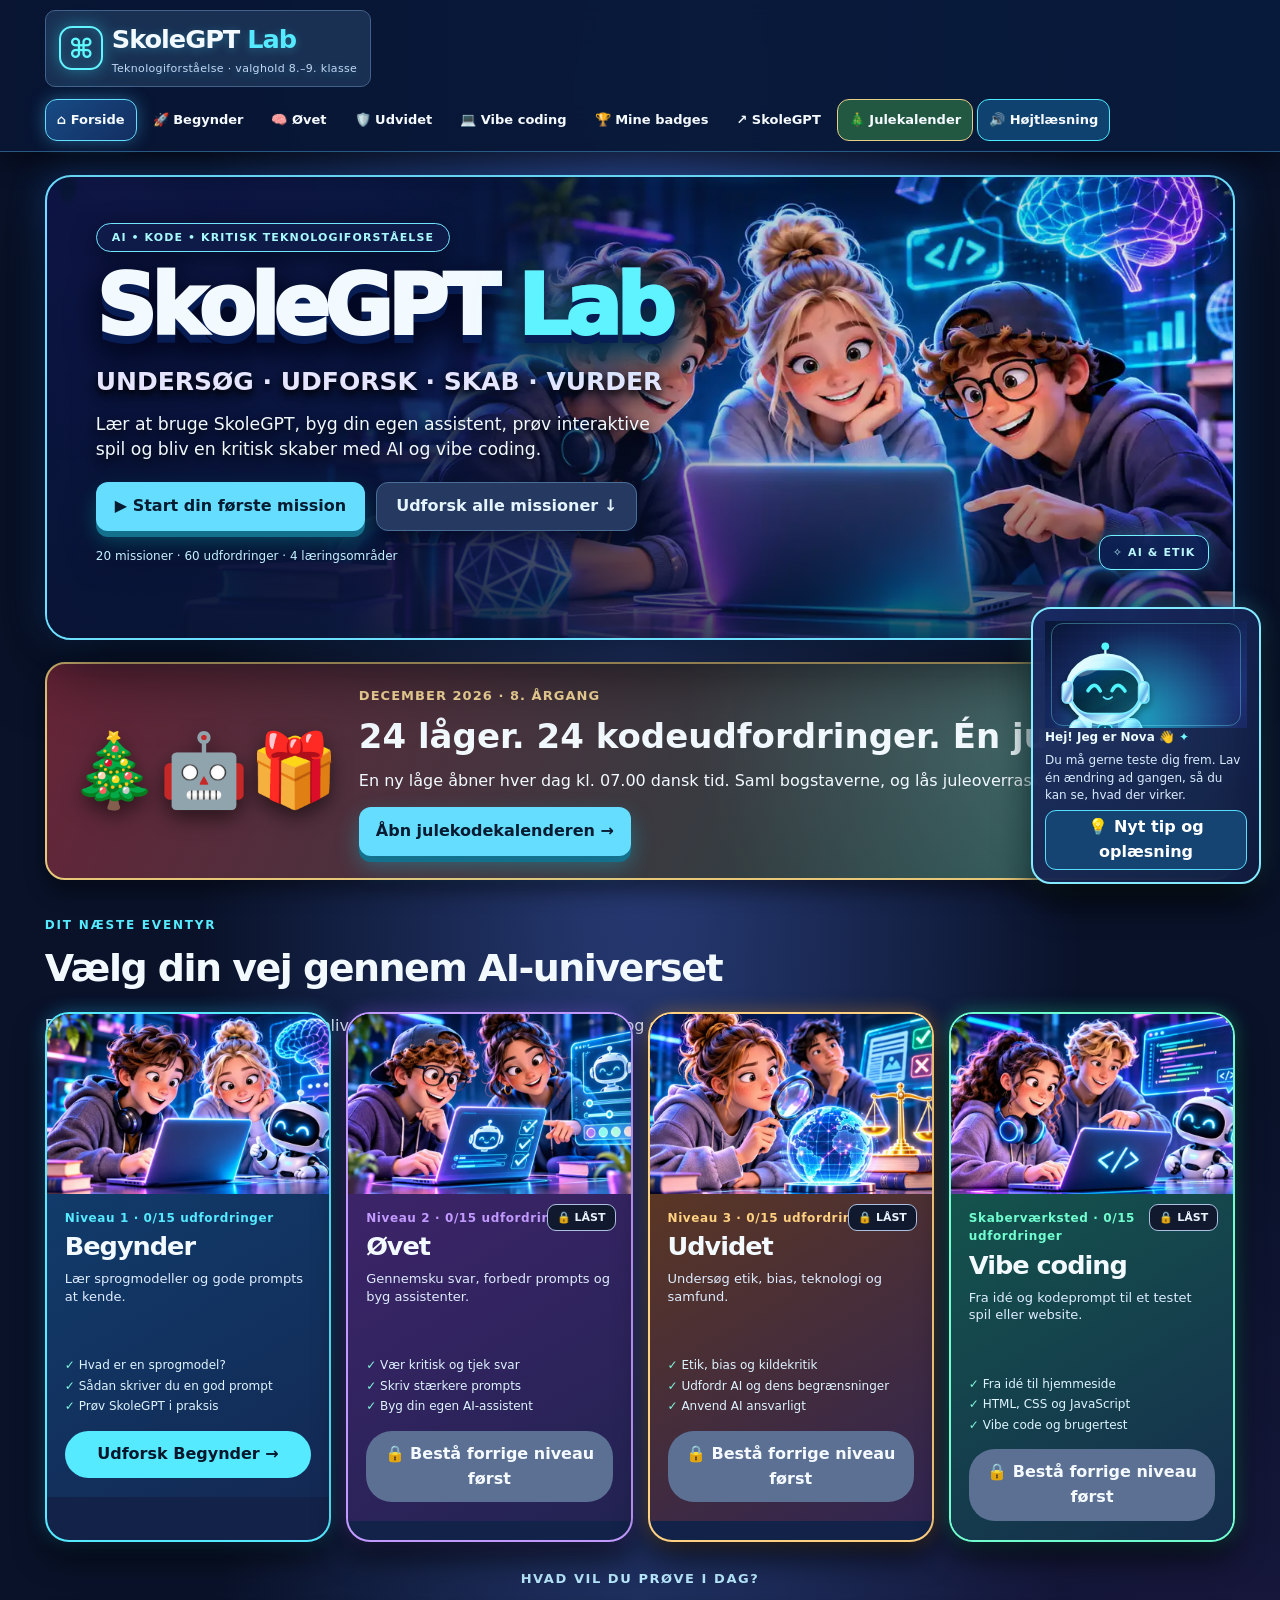
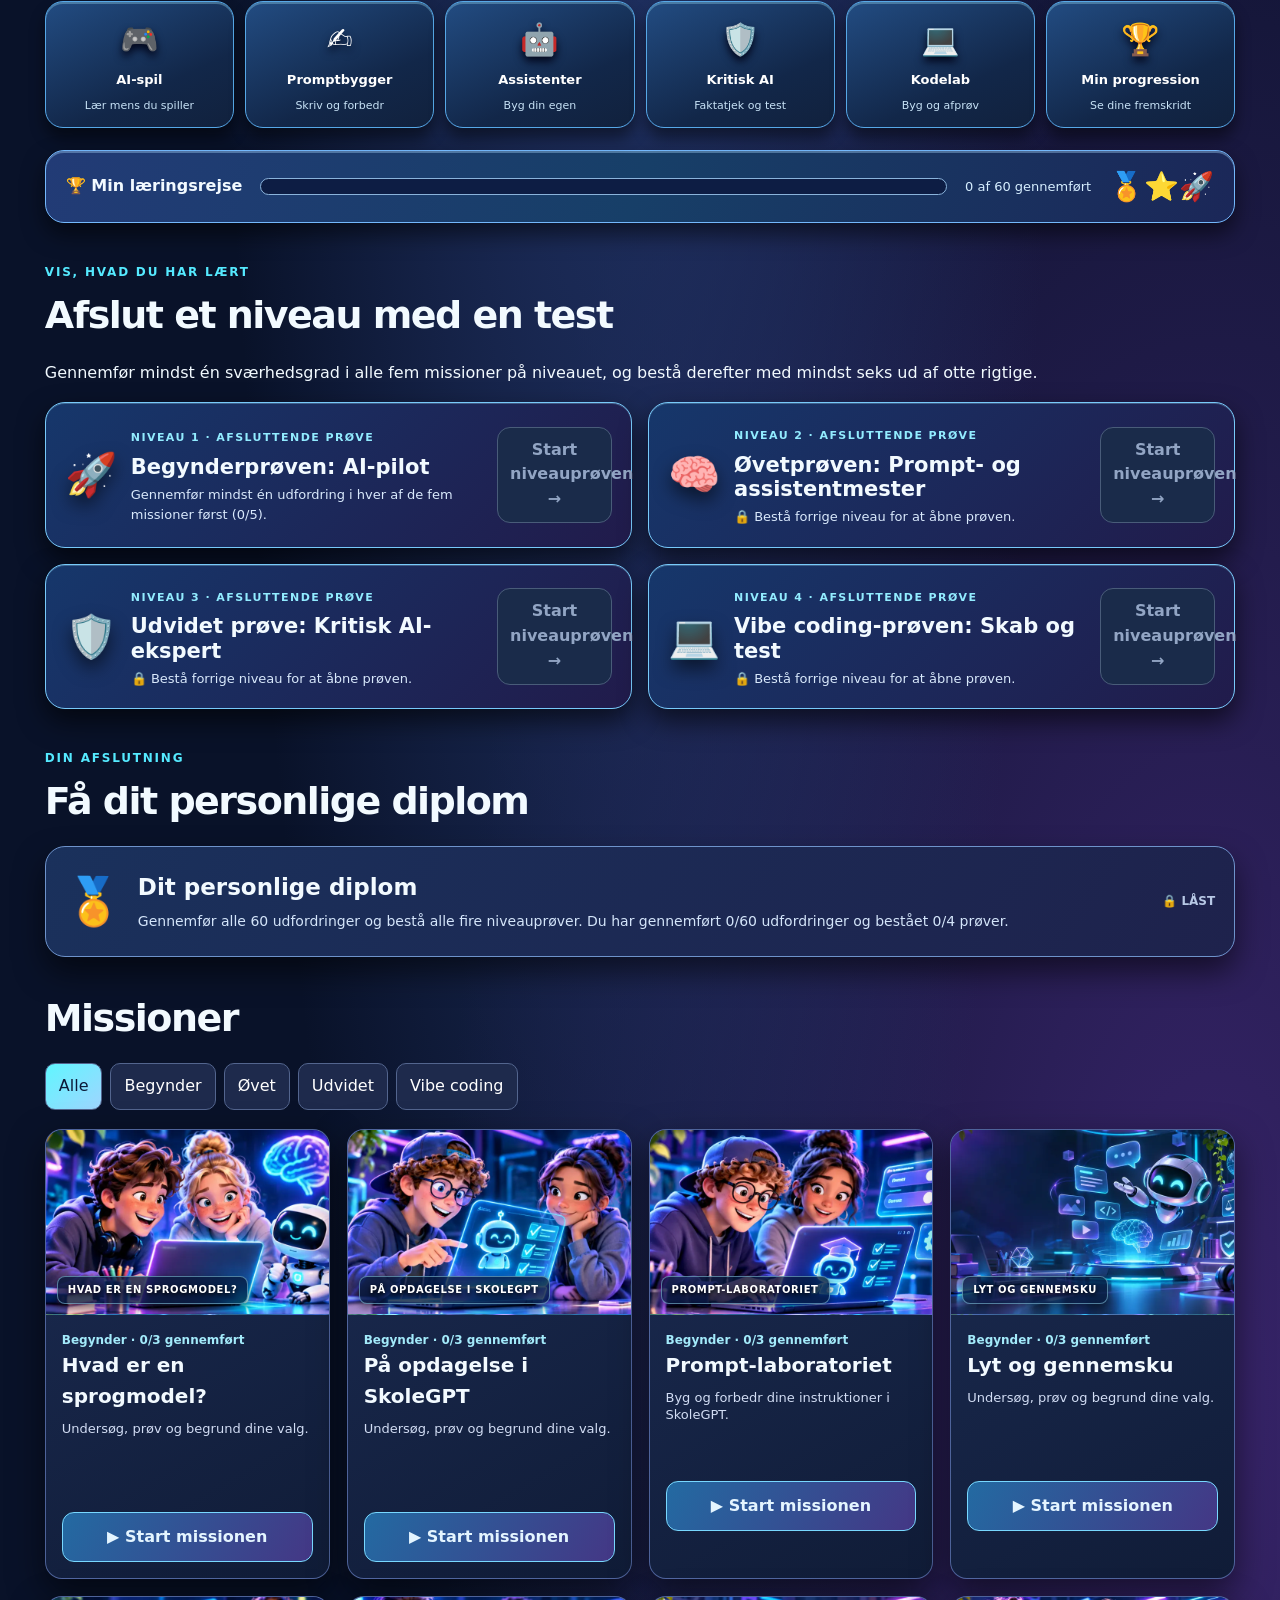
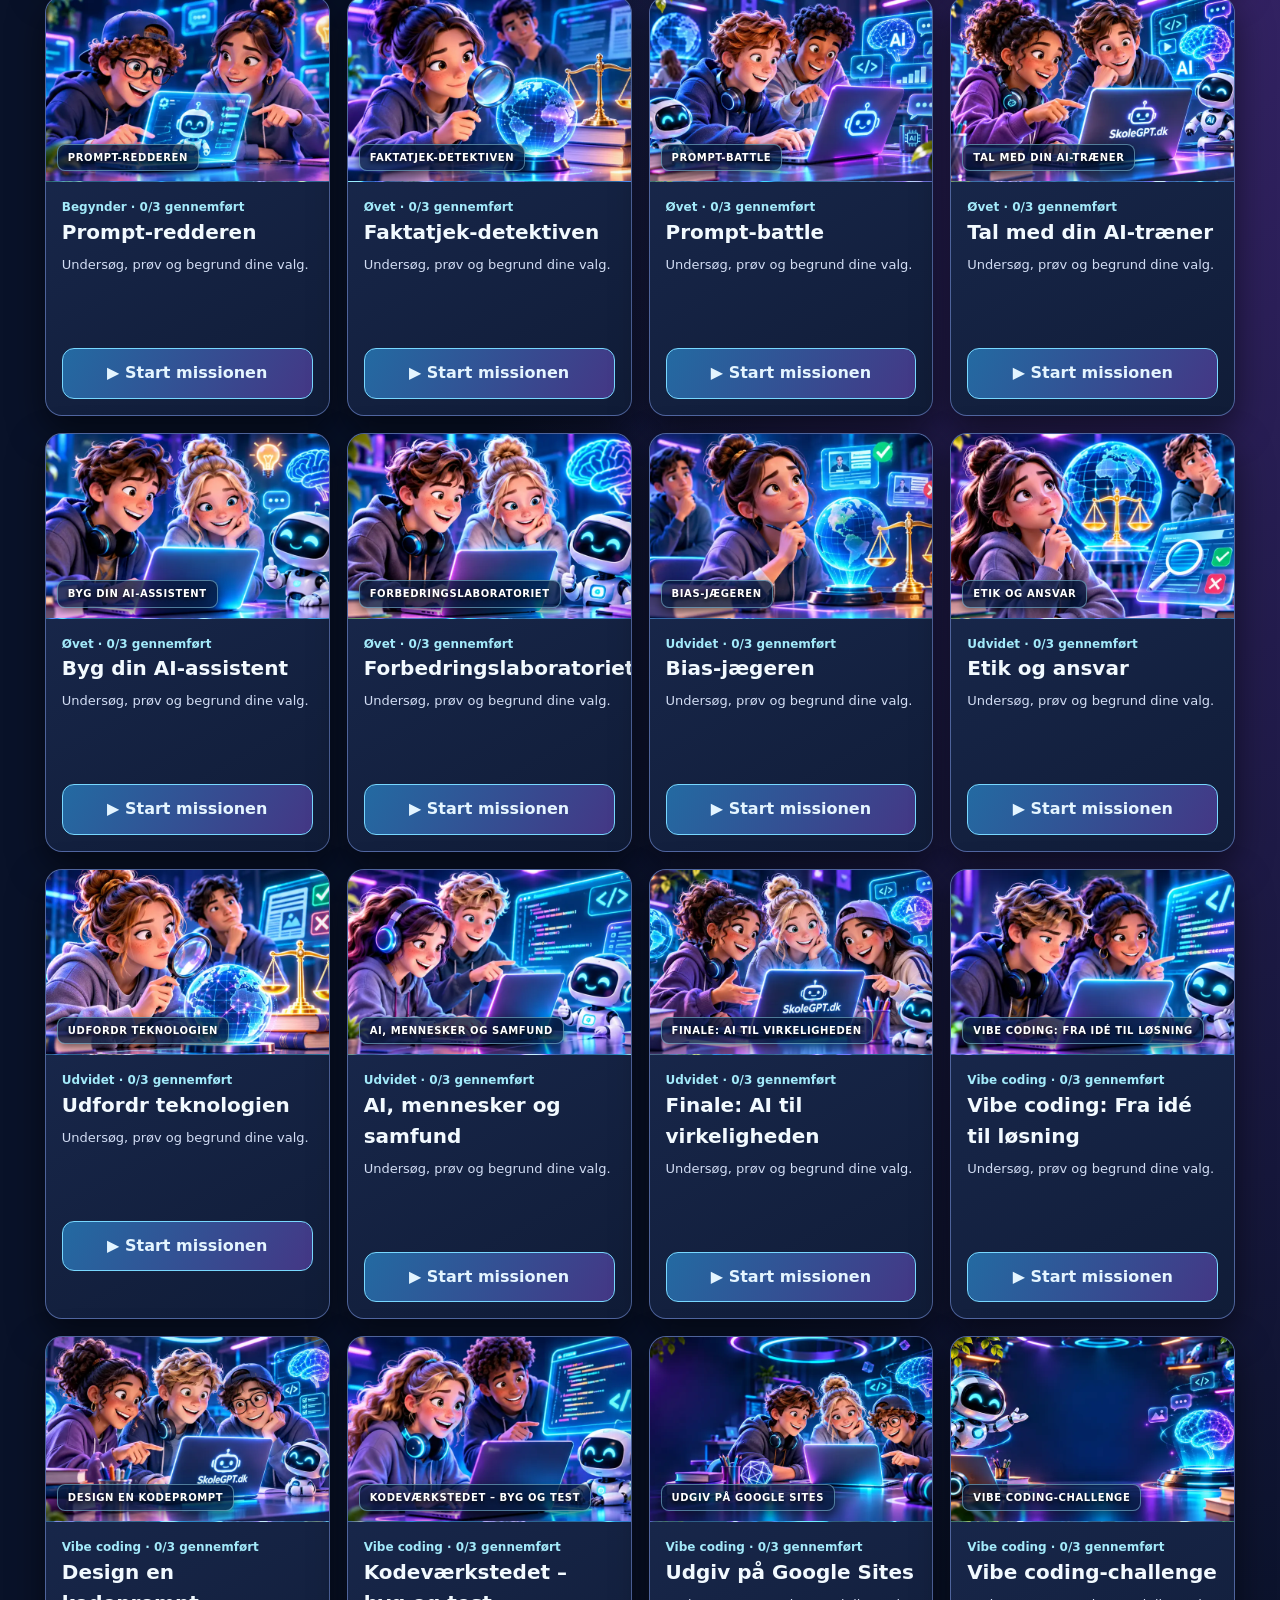
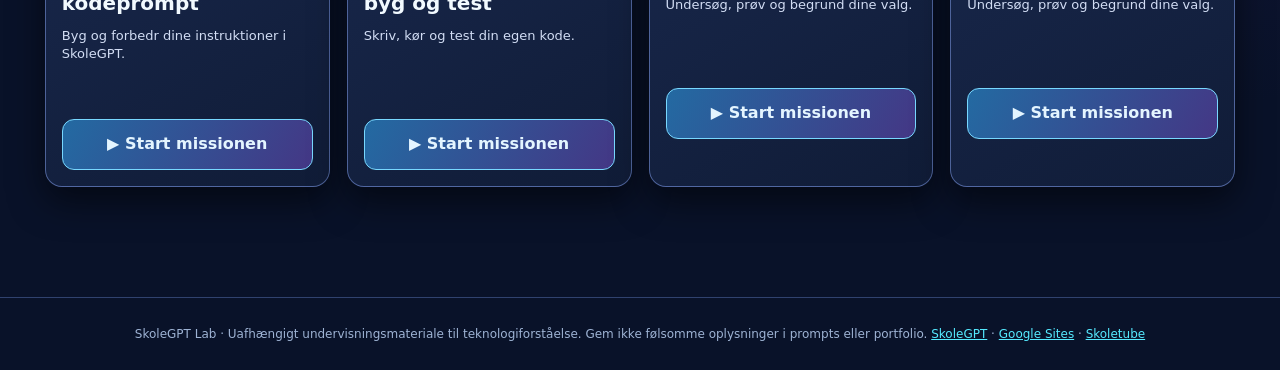
==== commit b68c8cd9: "Force browsers to load fresh context-sensitive Nova helper" ====
--- a/index.html
+++ b/index.html
@@ -170,4 +170,4 @@
 home();
 function christmasVisibility(){const p=new Intl.DateTimeFormat('en-GB',{timeZone:'Europe/Copenhagen',year:'numeric',month:'2-digit',day:'2-digit'}).formatToParts(new Date());let d=Object.fromEntries(p.map(x=>[x.type,Number(x.value)]));const show=d.year===2026&&(d.month===11&&d.day>=24||d.month===12&&d.day<=25);el('christmas-feature').style.display=show?'block':'none';el('christmas-nav').style.display=show?'inline-block':'none'}
 christmasVisibility();setInterval(christmasVisibility,60000);
-</script><script src="assessment-quality.js?v=4"></script><script src="exams.js?v=1"></script><script src="exam-quality.js?v=4"></script><script src="certificate.js?v=4"></script><script src="badges.js?v=2"></script><script src="nova-tips.js?v=1"></script><div id="badge-toast" role="status" aria-live="polite" hidden></div></body></html>+</script><script src="assessment-quality.js?v=4"></script><script src="exams.js?v=1"></script><script src="exam-quality.js?v=4"></script><script src="certificate.js?v=4"></script><script src="badges.js?v=2"></script><script src="nova-tips.js?v=2"></script><div id="badge-toast" role="status" aria-live="polite" hidden></div></body></html>
